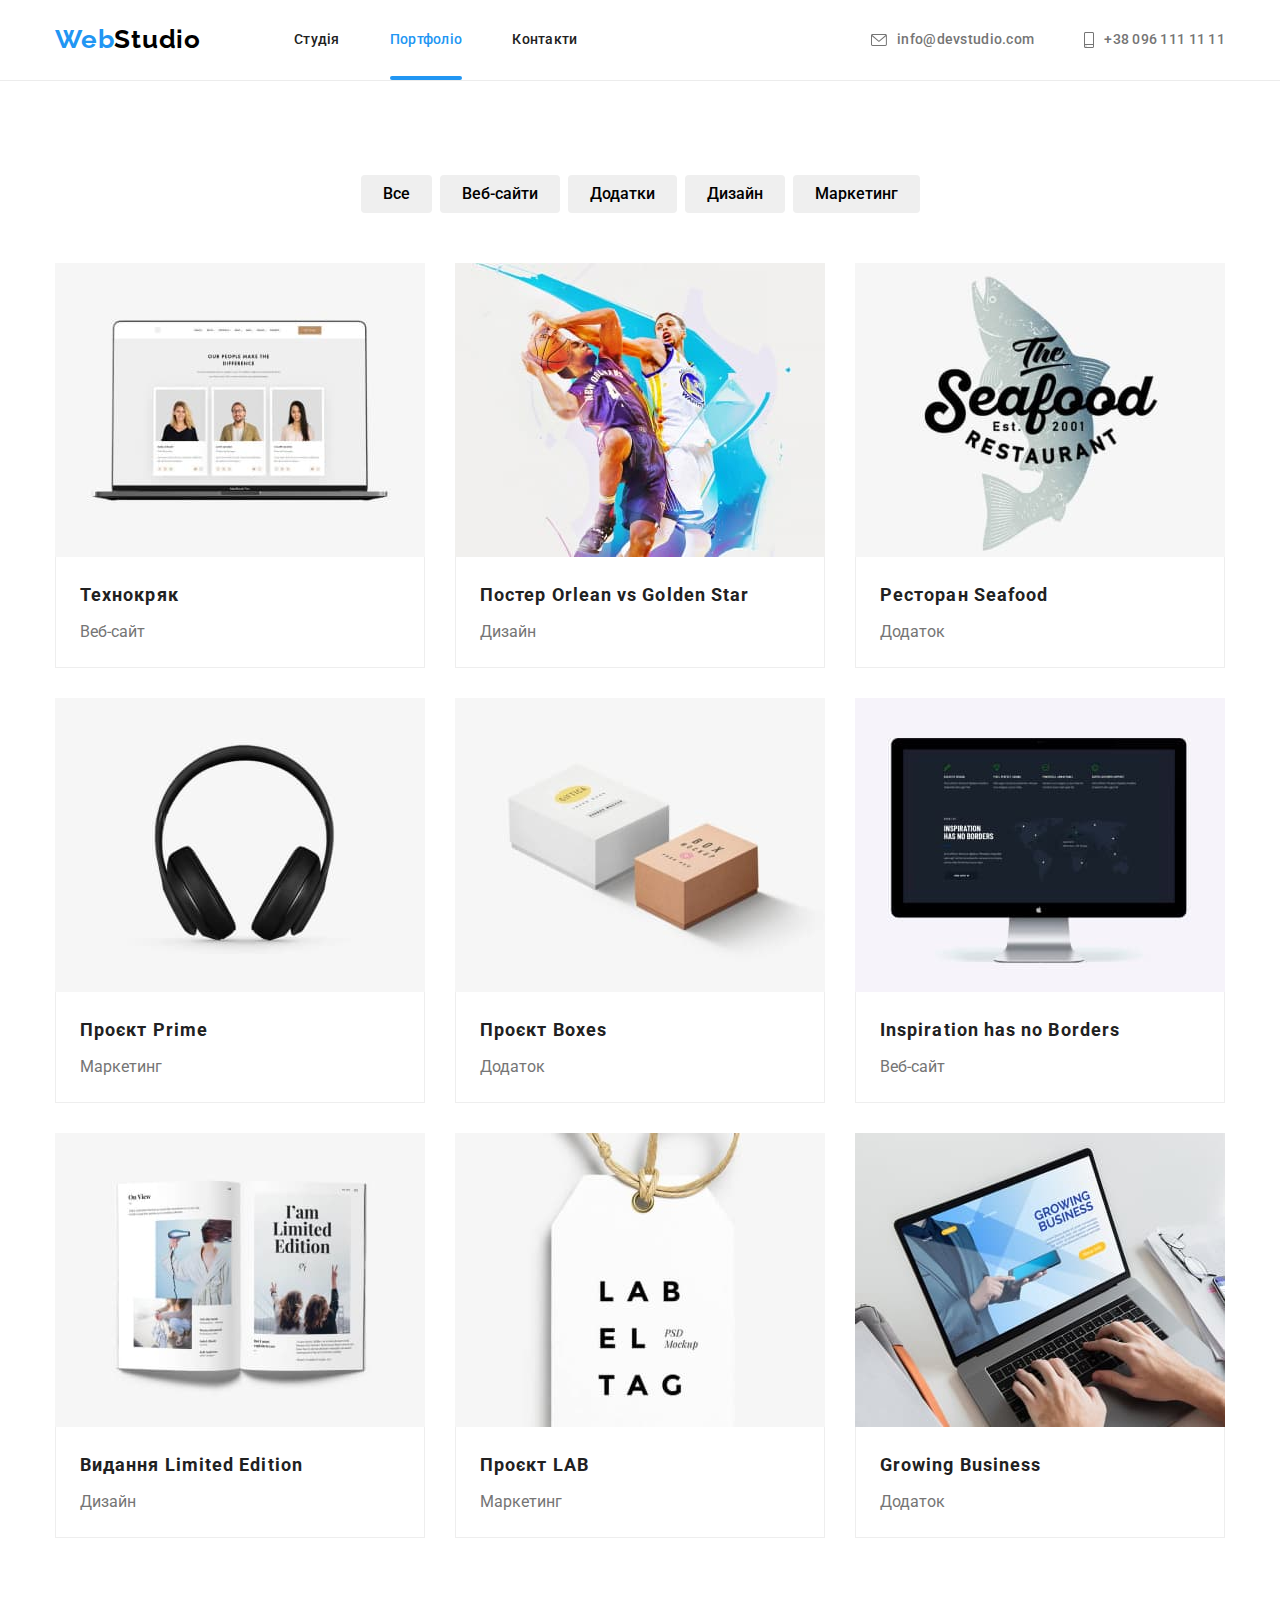
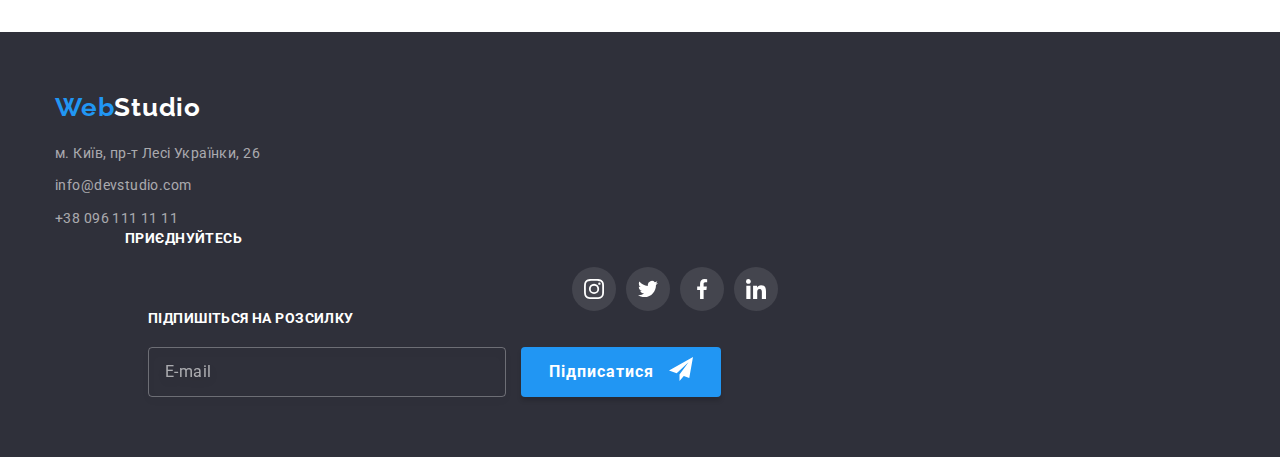
==== portfolio.html @ 22331505 "Initial commit" ====
<!DOCTYPE html>
<html lang="uk">
  <head>
    <meta charset="UTF-8" />
    <meta http-equiv="X-UA-Compatible" content="IE=edge" />
    <meta name="viewport" content="width=device-width, initial-scale=1.0" />
    <meta name="dedescription" content="Разработка сайтов любой сложности" />
    <title>WebStudio</title>
    <link rel="preconnect" href="https://fonts.googleapis.com" />
    <link rel="preconnect" href="https://fonts.gstatic.com" crossorigin />
    <link
      href="https://fonts.googleapis.com/css2?family=Raleway:wght@700&family=Roboto:wght@400;500;700;900&display=swap"
      rel="stylesheet"
    />
    <link
      rel="stylesheet"
      href="https://cdnjs.cloudflare.com/ajax/libs/modern-normalize/1.1.0/modern-normalize.min.css"
    />
    <link href="./css/main.min.css" rel="stylesheet" />
  </head>
  <body>
    <!--Шапка-->

    <header class="header">
      <div class="container container__header">
        <nav>
          <!--Лого-->

          <a class="logo" href="index.html" lang="en">
            <span class="logo__accent">Web</span>Studio</a
          >

          <!--Основная навигация-->

          <ul class="site-nav">
            <li class="site-nav__item">
              <a class="site-nav__link" href="index.html">Студія</a>
            </li>
            <li class="site-nav__item">
              <a
                class="site-nav__link site-nav__link--current"
                href="./portfolio.html"
                >Портфоліо</a
              >
            </li>
            <li class="site-nav__item">
              <a class="site-nav__link" href="#contacts">Контакти</a>
            </li>
          </ul>
        </nav>

        <!--Блок контактов-->

        <ul class="contact-nav">
          <li class="contact-nav__item">
            <a
              class="contact-nav__link"
              href="mailto:info@devstudio.com"
              lang="en"
            >
              <svg class="contact-nav__icon" width="16" height="12">
                <use href="./img/svg/icons.svg#envelope"></use>
              </svg>
              <svg
                class="contact-nav__icon contact-nav__icon--hidden"
                width="16"
                height="12"
              >
                <use href="./img/svg/icons.svg#envelope"></use>
              </svg>
              info@devstudio.com
            </a>
          </li>
          <li class="contact-nav__item">
            <a class="contact-nav__link" href="tel:+380961111111">
              <svg class="contact-nav__icon" width="10" height="16">
                <use href="./img/svg/icons.svg#smartphone"></use>
              </svg>
              <svg
                class="contact-nav__icon contact-nav__icon--hidden"
                width="10"
                height="16"
              >
                <use href="./img/svg/icons.svg#smartphone"></use></svg
              >+38 096 111 11 11
            </a>
          </li>
        </ul>
      </div>
    </header>

    <!--Основной контент-->

    <main>
      <!-- Галерея -->

      <section class="section">
        <div class="container">
          <h1 class="visually-hidden">Портфоліо</h1>

          <!-- Фильтр выбора -->

          <div class="filter">
            <ul class="filter__list">
              <li class="filter__item">
                <button class="button filter__button" type="button">Все</button>
              </li>
              <li class="filter__item">
                <button class="button filter__button" type="button">
                  Веб-сайти
                </button>
              </li>
              <li class="filter__item">
                <button class="button filter__button" type="button">
                  Додатки
                </button>
              </li>
              <li class="filter__item">
                <button class="button filter__button" type="button">
                  Дизайн
                </button>
              </li>
              <li class="filter__item">
                <button class="button filter__button" type="button">
                  Маркетинг
                </button>
              </li>
            </ul>
          </div>

          <!-- Галерея -->

          <ul class="gallery">
            <li class="gallery__card">
              <article>
                <a
                  class="gallery__link"
                  href="https://www.google.com"
                  rel="noopener noreferrer nofollow"
                  target="_blank"
                >
                  <div class="gallery__thumb">
                    <div class="gallery__overlay">
                      <p class="gallery__text">
                        Ресурс пропонує комплексні пропозиції з різним рівнем
                        функціоналу та сервісів. Все це дозволить відвідувачу
                        отримати вичерпні відомості про компанію чи приватну
                        особу.
                      </p>
                    </div>
                    <img
                      src="./img/pr1.jpg"
                      alt="Экран ноутбука с карточками людей"
                    />
                  </div>
                  <div class="gallery__content">
                    <h2 class="gallery__title">Технокряк</h2>
                    <p class="gallery__caption">Веб-сайт</p>
                  </div>
                </a>
              </article>
            </li>

            <li class="gallery__card">
              <article>
                <a
                  class="gallery__link"
                  href="https://www.google.com"
                  rel="noopener noreferrer nofollow"
                  target="_blank"
                >
                  <div class="gallery__thumb">
                    <div class="gallery__overlay">
                      <p class="gallery__text">
                        Ресурс пропонує комплексні пропозиції з різним рівнем
                        функціоналу та сервісів. Все це дозволить відвідувачу
                        отримати вичерпні відомості про компанію чи приватну
                        особу.
                      </p>
                    </div>
                    <img
                      src="./img/pr2.jpg"
                      alt="Стилизованная иллюстрация двух баскетбалистов борющихся за мяч"
                      width="370"
                      height="294"
                    />
                  </div>
                  <div class="gallery__content">
                    <h2 class="gallery__title">
                      Постер <span lang="en">Orlean vs Golden Star</span>
                    </h2>
                    <p class="gallery__caption">Дизайн</p>
                  </div>
                </a>
              </article>
            </li>

            <li class="gallery__card">
              <article>
                <a
                  class="gallery__link"
                  href="https://www.google.com"
                  rel="noopener noreferrer nofollow"
                  target="_blank"
                >
                  <div class="gallery__thumb">
                    <div class="gallery__overlay">
                      <p class="gallery__text">
                        Ресурс пропонує комплексні пропозиції з різним рівнем
                        функціоналу та сервісів. Все це дозволить відвідувачу
                        отримати вичерпні відомості про компанію чи приватну
                        особу.
                      </p>
                    </div>
                    <img
                      src="./img/pr3.jpg"
                      alt="Логотип ресторана Seafood"
                      height="294"
                    />
                  </div>
                  <div class="gallery__content">
                    <h2 class="gallery__title">
                      Ресторан <span lang="en">Seafood</span>
                    </h2>
                    <p class="gallery__caption">Додаток</p>
                  </div>
                </a>
              </article>
            </li>

            <li class="gallery__card">
              <article>
                <a
                  class="gallery__link"
                  href="https://www.google.com"
                  rel="noopener noreferrer nofollow"
                  target="_blank"
                >
                  <div class="gallery__thumb">
                    <div class="gallery__overlay">
                      <p class="gallery__text">
                        Ресурс пропонує комплексні пропозиції з різним рівнем
                        функціоналу та сервісів. Все це дозволить відвідувачу
                        отримати вичерпні відомості про компанію чи приватну
                        особу.
                      </p>
                    </div>
                    <img
                      src="./img/pr4.jpg"
                      alt="Накладные наушники черного цвета"
                    />
                  </div>
                  <div class="gallery__content">
                    <h2 class="gallery__title">
                      Проєкт <span lang="en">Prime</span>
                    </h2>
                    <p class="gallery__caption">Маркетинг</p>
                  </div>
                </a>
              </article>
            </li>

            <li class="gallery__card">
              <article>
                <a
                  class="gallery__link"
                  href="https://www.google.com"
                  rel="noopener noreferrer nofollow"
                  target="_blank"
                >
                  <div class="gallery__thumb">
                    <div class="gallery__overlay">
                      <p class="gallery__text">
                        Ресурс пропонує комплексні пропозиції з різним рівнем
                        функціоналу та сервісів. Все це дозволить відвідувачу
                        отримати вичерпні відомості про компанію чи приватну
                        особу.
                      </p>
                    </div>
                    <img
                      src="./img/pr5.jpg"
                      alt="Две коробки с надписями сверху, белая большая и коричневая маленькая"
                    />
                  </div>
                  <div class="gallery__content">
                    <h2 class="gallery__title">
                      Проєкт <span lang="en">Boxes</span>
                    </h2>
                    <p class="gallery__caption">Додаток</p>
                  </div>
                </a>
              </article>
            </li>

            <li class="gallery__card">
              <article>
                <a
                  class="gallery__link"
                  href="https://www.google.com"
                  rel="noopener noreferrer nofollow"
                  target="_blank"
                >
                  <div class="gallery__thumb">
                    <div class="gallery__overlay">
                      <p class="gallery__text">
                        Ресурс пропонує комплексні пропозиції з різним рівнем
                        функціоналу та сервісів. Все це дозволить відвідувачу
                        отримати вичерпні відомості про компанію чи приватну
                        особу.
                      </p>
                    </div>
                    <img
                      src="./img/pr6.jpg"
                      alt="Экран монитора с меню сайта на черном фоне белым шрифтом"
                    />
                  </div>
                  <div class="gallery__content">
                    <h2 class="gallery__title" lang="en">
                      Inspiration has no Borders
                    </h2>
                    <p class="gallery__caption">Веб-сайт</p>
                  </div>
                </a>
              </article>
            </li>

            <li class="gallery__card">
              <article>
                <a
                  class="gallery__link"
                  href="https://www.google.com"
                  rel="noopener noreferrer nofollow"
                  target="_blank"
                >
                  <div class="gallery__thumb">
                    <div class="gallery__overlay">
                      <p class="gallery__text">
                        Ресурс пропонує комплексні пропозиції з різним рівнем
                        функціоналу та сервісів. Все це дозволить відвідувачу
                        отримати вичерпні відомості про компанію чи приватну
                        особу.
                      </p>
                    </div>
                    <img
                      src="./img/pr7.jpg"
                      alt="Разворот глянцевого журнала с тримя фотографиями и текстом"
                    />
                  </div>
                  <div class="gallery__content">
                    <h2 class="gallery__title">
                      Видання <span lang="en">Limited Edition</span>
                    </h2>
                    <p class="gallery__caption">Дизайн</p>
                  </div>
                </a>
              </article>
            </li>

            <li class="gallery__card">
              <article>
                <a
                  class="gallery__link"
                  href="https://www.google.com"
                  rel="noopener noreferrer nofollow"
                  target="_blank"
                >
                  <div class="gallery__thumb">
                    <div class="gallery__overlay">
                      <p class="gallery__text">
                        Ресурс пропонує комплексні пропозиції з різним рівнем
                        функціоналу та сервісів. Все це дозволить відвідувачу
                        отримати вичерпні відомості про компанію чи приватну
                        особу.
                      </p>
                    </div>
                    <img src="./img/pr8.jpg" alt="Ярлык товара с логотипом" />
                  </div>
                  <div class="gallery__content">
                    <h2 class="gallery__title">
                      Проєкт <span lang="en">LAB</span>
                    </h2>
                    <p class="gallery__caption">Маркетинг</p>
                  </div>
                </a>
              </article>
            </li>

            <li class="gallery__card">
              <article>
                <a
                  class="gallery__link"
                  href="https://www.google.com"
                  rel="noopener noreferrer nofollow"
                  target="_blank"
                >
                  <div class="gallery__thumb">
                    <div class="gallery__overlay">
                      <p class="gallery__text">
                        Ресурс пропонує комплексні пропозиції з різним рівнем
                        функціоналу та сервісів. Все це дозволить відвідувачу
                        отримати вичерпні відомості про компанію чи приватну
                        особу.
                      </p>
                    </div>
                    <img
                      src="./img/pr9.jpg"
                      alt="Ноутбук на столе с руками на клавиатуре и страницей сайта о бизнесе на экране"
                    />
                  </div>
                  <div class="gallery__content">
                    <h2 class="gallery__title" lang="en">Growing Business</h2>
                    <p class="gallery__caption">Додаток</p>
                  </div>
                </a>
              </article>
            </li>
          </ul>
        </div>
      </section>
    </main>

    <!--Подвал-->

    <footer class="footer">
      <div class="container container--for-footer">
        <div class="footer__contacts">
          <!--Лого-->

          <a class="logo logo--for-footer" href="index.html"
            ><span class="logo__accent">Web</span>Studio</a
          >

          <!--Контакты-->

          <address class="adress">
            <ul id="contacts" class="adress__list">
              <li class="adress__item">
                <a
                  class="adress__text"
                  href="https://goo.gl/maps/bL18XimWbJK8uWrq5"
                  rel="noopener noreferrer nofollow"
                  target="_blank"
                  >м. Київ, пр-т Лесі Українки, 26</a
                >
              </li>
              <li class="adress__item">
                <a class="adress__text" href="mailto:info@devstudio.com"
                  >info@devstudio.com</a
                >
              </li>
              <li class="adress__item">
                <a class="adress__text" href="tel:+380961111111"
                  >+38 096 111 11 11</a
                >
              </li>
            </ul>
          </address>
        </div>
        <div class="join">
          <h3 class="join__title">приєднуйтесь</h3>
          <ul class="social-links social-links--for-footer">
            <li class="social-links__item social-links__item--for-footer">
              <a
                class="social-links__link social-links__link--for-footer"
                href="https://www.instagram.com/"
                rel="noopener noreferrer nofollow"
                target="_blank"
              >
                <svg
                  class="social-links__icon social-links__icon--for-footer"
                  width="20"
                  height="20"
                >
                  <use href="./img/svg/icons.svg#instagram"></use>
                </svg>
              </a>
            </li>
            <li class="social-links__item social-links__item--for-footer">
              <a
                class="social-links__link social-links__link--for-footer"
                href="https://www.twitter.com/"
                rel="noopener noreferrer nofollow"
                target="_blank"
              >
                <svg
                  class="social-links__icon social-links__icon--for-footer"
                  width="20"
                  height="20"
                >
                  <use href="./img/svg/icons.svg#twitter"></use>
                </svg>
              </a>
            </li>
            <li class="social-links__item social-links__item--for-footer">
              <a
                class="social-links__link social-links__link--for-footer"
                href="https://www.facebook.com/"
                rel="noopener noreferrer nofollow"
                target="_blank"
              >
                <svg
                  class="social-links__icon social-links__icon--for-footer"
                  width="20"
                  height="20"
                >
                  <use href="./img/svg/icons.svg#facebook"></use>
                </svg>
              </a>
            </li>
            <li class="social-links__item social-links__item--for-footer">
              <a
                class="social-links__link social-links__link--for-footer"
                href="https://www.linkedin.com/"
                rel="noopener noreferrer nofollow"
                target="_blank"
              >
                <svg
                  class="social-links__icon social-links__icon--for-footer"
                  width="20"
                  height="20"
                >
                  <use href="./img/svg/icons.svg#linkedin"></use>
                </svg>
              </a>
            </li>
          </ul>
        </div>
        <div class="subscription">
          <form class="subscription__form">
            <label class="subscription__label" for="subscription-email">
              <h3 class="subscription__title">Підпишіться на розсилку</h3>
            </label>
            <input
              class="subscription__input"
              type="email"
              name="subscription-email"
              id="subscription-email"
              placeholder="E-mail"
            />
            <button class="button subscription__button" type="submit">
              Підписатися
              <svg class="subscription__button__icon" width="24" height="24">
                <use href="./img/svg/icons.svg#send"></use>
              </svg>
              <svg
                class="subscription__button__icon subscription__button__icon--hidden"
                width="24"
                height="24"
              >
                <use href="./img/svg/icons.svg#send"></use>
              </svg>
            </button>
          </form>
        </div>
      </div>
    </footer>
  </body>
</html>
---- css/main.min.css ----
.visually-hidden{position:absolute;width:1px;height:1px;margin:-1px;border:0;padding:0;white-space:nowrap;-webkit-clip-path:inset(100%);clip-path:inset(100%);clip:rect(0 0 0 0);overflow:hidden}ul{margin:0;padding:0;list-style:none}a{text-decoration:none}h1,h2,h3,p{margin:0}img{display:block;max-width:100%;height:auto}body{color:#757575;background-color:#fff;font-family:"Roboto","Helvetica","Arial",sans-serif;font-size:14px}.container{margin-left:auto;margin-right:auto;padding-left:15px;padding-right:15px;width:1200px}.container__header{display:-webkit-box;display:-ms-flexbox;display:flex;-webkit-box-align:center;-ms-flex-align:center;align-items:center}.container__footer{display:-webkit-box;display:-ms-flexbox;display:flex;-webkit-box-align:baseline;-ms-flex-align:baseline;align-items:baseline}.section{max-width:1600px;margin-left:auto;margin-right:auto;padding-top:94px;padding-bottom:94px}.section--no-padding-top{padding-top:0px}.section--main-bg-color{background-color:#f5f4fa}.section__title{color:#212121;font-weight:700;font-size:36px;line-height:1.16;letter-spacing:.03em;text-align:center;margin-bottom:50px}.logo{display:block;padding-top:24px;padding-bottom:25px;color:#000;font-family:"Raleway";font-weight:700;font-size:26px;line-height:1.19;letter-spacing:.03em;text-decoration:none}.logo__accent{color:#2196f3}.logo--for-footer{color:#fff;line-height:normal;padding-top:0px;padding-bottom:0px}.social-links{display:-webkit-box;display:-ms-flexbox;display:flex;-webkit-box-align:center;-ms-flex-align:center;align-items:center;-webkit-box-pack:center;-ms-flex-pack:center;justify-content:center}.social-links--for-footer{margin-top:20px;padding:0}.social-links__item:not(:last-child){margin-right:10px}.social-links__link{display:-webkit-box;display:-ms-flexbox;display:flex;-webkit-box-align:center;-ms-flex-align:center;align-items:center;-webkit-box-pack:center;-ms-flex-pack:center;justify-content:center;width:44px;height:44px;border-radius:50%;color:#afb1b8;-webkit-transition-property:color,background-color;transition-property:color,background-color;-webkit-transition-duration:250ms;transition-duration:250ms;-webkit-transition-timing-function:cubic-bezier(0.4, 0, 0.2, 1);transition-timing-function:cubic-bezier(0.4, 0, 0.2, 1)}.social-links__link:hover,.social-links__link:focus{color:#fff;background-color:#2196f3}.social-links__link--for-footer{background-color:rgba(255,255,255,.1);color:#fff}.social-links__icon{fill:currentColor}.header{border-bottom:1px solid #ececec}nav{display:-webkit-box;display:-ms-flexbox;display:flex;-webkit-box-align:center;-ms-flex-align:center;align-items:center}.site-nav{display:-webkit-box;display:-ms-flexbox;display:flex;list-style:none;padding:0px;margin-top:0px;margin-right:0px;margin-bottom:0px;margin-left:93px}.site-nav__item:not(:last-child){margin-right:50px}.site-nav__link{display:block;position:relative;padding:32px 0px;color:#212121;font-weight:500;line-height:1.14;letter-spacing:.02em;text-decoration:none;-webkit-transition-property:color;transition-property:color;-webkit-transition-duration:250ms;transition-duration:250ms;-webkit-transition-timing-function:cubic-bezier(0.4, 0, 0.2, 1);transition-timing-function:cubic-bezier(0.4, 0, 0.2, 1)}.site-nav__link::after{content:"";position:absolute;right:0;bottom:0;width:100%;height:4px;background-color:#2196f3;border-radius:2px;-webkit-transform:scaleX(0);transform:scaleX(0);-webkit-transform-origin:right;transform-origin:right;-webkit-transition-property:-webkit-transform;transition-property:-webkit-transform;transition-property:transform;transition-property:transform, -webkit-transform;-webkit-transition-duration:250ms;transition-duration:250ms;-webkit-transition-timing-function:cubic-bezier(0.4, 0, 0.2, 1);transition-timing-function:cubic-bezier(0.4, 0, 0.2, 1)}.site-nav__link:hover:after,.site-nav__link:focus:after{-webkit-transform:scaleX(1);transform:scaleX(1);-webkit-transform-origin:left;transform-origin:left}.site-nav__link:hover,.site-nav__link:focus{color:#2196f3}.site-nav__link--current{color:#2196f3}.site-nav__link--current::after{-webkit-transform:scaleX(1);transform:scaleX(1)}.contact-nav{display:-webkit-box;display:-ms-flexbox;display:flex;-webkit-box-align:center;-ms-flex-align:center;align-items:center;margin-left:auto;list-style:none}.contact-nav__item{display:-webkit-box;display:-ms-flexbox;display:flex;-webkit-box-align:center;-ms-flex-align:center;align-items:center}.contact-nav__item:not(:last-child){margin-right:50px}.contact-nav__icon{display:block;margin-right:10px;fill:currentColor;-webkit-transition-property:-webkit-transform;transition-property:-webkit-transform;transition-property:transform;transition-property:transform, -webkit-transform;-webkit-transition-duration:250ms;transition-duration:250ms;-webkit-transition-timing-function:cubic-bezier(0.4, 0, 0.2, 1);transition-timing-function:cubic-bezier(0.4, 0, 0.2, 1)}.contact-nav__icon--hidden{position:absolute;-webkit-transform:translateY(30px);transform:translateY(30px)}.contact-nav__link{position:relative;overflow:hidden;display:-webkit-box;display:-ms-flexbox;display:flex;-webkit-box-align:center;-ms-flex-align:center;align-items:center;color:#757575;font-weight:500;line-height:1.14;letter-spacing:.02em;text-decoration:none;-webkit-transition-property:color;transition-property:color;-webkit-transition-duration:250ms;transition-duration:250ms;-webkit-transition-timing-function:cubic-bezier(0.4, 0, 0.2, 1);transition-timing-function:cubic-bezier(0.4, 0, 0.2, 1)}.contact-nav__link:hover,.contact-nav__link:focus{color:#2196f3}.contact-nav__link:hover .contact-nav__icon,.contact-nav__link :focus .contact-nav__icon{-webkit-transform:translateY(-30px);transform:translateY(-30px)}.contact-nav__link:hover .contact-nav__icon--hidden,.contact-nav__link:focus .contact-nav__icon--hidden{-webkit-transform:translateY(0);transform:translateY(0)}.hero{background-color:#c4c4c4;background-image:-webkit-gradient(linear, left top, left bottom, from(rgba(47, 48, 58, 0.4)), to(rgba(47, 48, 58, 0.4))),url(../img/hero-img.jpg);background-image:linear-gradient(to bottom, rgba(47, 48, 58, 0.4), rgba(47, 48, 58, 0.4)),url(../img/hero-img.jpg);background-size:cover;background-position:center;background-repeat:no-repeat;letter-spacing:.06em;padding-top:200px;padding-bottom:200px;text-align:center}.hero__title{display:inline-block;margin-top:0px;margin-bottom:0px;margin-left:auto;margin-right:auto;width:696px;color:#fff;font-weight:900;font-size:44px;line-height:1.36;letter-spacing:.06em;text-transform:uppercase}.differences{display:-webkit-box;display:-ms-flexbox;display:flex;line-height:1.71;letter-spacing:.03em;margin-top:-30px;margin-left:-30px}.differences__item{-ms-flex-preferred-size:calc(25% - 30px);flex-basis:calc(25% - 30px);margin-left:30px;margin-top:30px}.differences__icon-box{display:-webkit-box;display:-ms-flexbox;display:flex;-webkit-box-align:center;-ms-flex-align:center;align-items:center;-webkit-box-pack:center;-ms-flex-pack:center;justify-content:center;background:#f5f4fa;border-radius:4px;height:120px;margin-bottom:30px}.differences__title{color:#212121;font-weight:700;font-size:14px;line-height:1.14;letter-spacing:.03em;text-transform:uppercase}.differences__text{margin-top:10px}.activity{display:-webkit-box;display:-ms-flexbox;display:flex;margin-top:-30px;margin-left:-30px}.activity__item{position:relative;-ms-flex-preferred-size:calc((100% - 60px)/3);flex-basis:calc((100% - 60px)/3);margin-left:30px;margin-top:30px}.activity__thumb{display:-webkit-box;display:-ms-flexbox;display:flex;-webkit-box-align:center;-ms-flex-align:center;align-items:center;-webkit-box-pack:center;-ms-flex-pack:center;justify-content:center;position:absolute;bottom:0px;width:100%;height:70px;background-color:rgba(47,48,58,.8)}.activity__text{color:#fff;font-size:14px;font-weight:700;line-height:1.14;letter-spacing:.03em;text-transform:uppercase}.team{display:-webkit-box;display:-ms-flexbox;display:flex;margin-top:-30px;margin-left:-30px;font-size:16px;line-height:1.18;letter-spacing:.03em;text-align:center}.team__card{-ms-flex-preferred-size:calc(25% - 30px);flex-basis:calc(25% - 30px);margin-top:30px;margin-left:30px;background-color:#fff;-webkit-box-shadow:0px 1px 3px rgba(0,0,0,.12),0px 1px 1px rgba(0,0,0,.14),0px 2px 1px rgba(0,0,0,.2);box-shadow:0px 1px 3px rgba(0,0,0,.12),0px 1px 1px rgba(0,0,0,.14),0px 2px 1px rgba(0,0,0,.2);border-radius:0px 0px 4px 4px}.team__content{padding-top:30px;padding-bottom:30px}.team__title{font-weight:500;font-size:16px;line-height:1.18;letter-spacing:.03em;color:#212121}.team__text{margin-top:10px;margin-bottom:16px}.customers{display:-webkit-box;display:-ms-flexbox;display:flex;margin-top:-30px;margin-left:-30px}.customers__item{-ms-flex-preferred-size:calc(16.6666666667% - 30px);flex-basis:calc(16.6666666667% - 30px);margin-top:30px;margin-left:30px;height:92px}.customers__link{display:-webkit-box;display:-ms-flexbox;display:flex;-webkit-box-align:center;-ms-flex-align:center;align-items:center;-webkit-box-pack:center;-ms-flex-pack:center;justify-content:center;width:100%;height:100%;border:1px solid #afb1b8;border-radius:4px;color:#afb1b8;-webkit-transition-property:color,border-color;transition-property:color,border-color;-webkit-transition-duration:250ms;transition-duration:250ms;-webkit-transition-timing-function:cubic-bezier(0.4, 0, 0.2, 1);transition-timing-function:cubic-bezier(0.4, 0, 0.2, 1)}.customers__link:hover,.customers__link:focus{color:#2196f3;border-color:#2196f3}.customers__logo{width:106px;height:60px;fill:currentColor}.footer{padding-top:60px;padding-bottom:60px;background-color:#2f303a}.footer__contacts{-webkit-box-flex:1;-ms-flex-positive:1;flex-grow:1}.adress{margin-top:20px}.adress__item:not(:first-child){margin-top:9px;margin-bottom:0px}.adress__text{margin-top:0px;margin-bottom:0px;font-style:normal;line-height:1.71;letter-spacing:.03em;color:rgba(255,255,255,.6);text-decoration:none;-webkit-transition-property:color;transition-property:color;-webkit-transition-duration:250ms;transition-duration:250ms;-webkit-transition-timing-function:cubic-bezier(0.4, 0, 0.2, 1);transition-timing-function:cubic-bezier(0.4, 0, 0.2, 1)}.adress__text:hover,.adress__text:focus{color:#fff}.join{margin-left:70px}.join__title{font-weight:700;font-size:14px;line-height:1.14;letter-spacing:.03em;text-transform:uppercase;color:#fff}.subscription{margin-left:93px}.subscription__title{margin-bottom:20px;font-weight:700;font-size:14px;line-height:1.14;letter-spacing:.03em;text-transform:uppercase;color:#fff}.subscription__input{display:inline-block;height:50px;width:358px;padding:15px 16px;background-color:rgba(0,0,0,0);color:#fff;border:1px solid rgba(255,255,255,.3);-webkit-filter:drop-shadow(0px 4px 4px rgba(0, 0, 0, 0.15));filter:drop-shadow(0px 4px 4px rgba(0, 0, 0, 0.15));border-radius:4px}.subscription__input::-webkit-input-placeholder{font-size:16px;line-height:1.25;-webkit-box-align:center;align-items:center;letter-spacing:.03em;color:rgba(255,255,255,.6)}.subscription__input::-moz-placeholder{font-size:16px;line-height:1.25;align-items:center;letter-spacing:.03em;color:rgba(255,255,255,.6)}.subscription__input:-ms-input-placeholder{font-size:16px;line-height:1.25;-ms-flex-align:center;align-items:center;letter-spacing:.03em;color:rgba(255,255,255,.6)}.subscription__input::-ms-input-placeholder{font-size:16px;line-height:1.25;-ms-flex-align:center;align-items:center;letter-spacing:.03em;color:rgba(255,255,255,.6)}.subscription__input::placeholder{font-size:16px;line-height:1.25;-webkit-box-align:center;-ms-flex-align:center;align-items:center;letter-spacing:.03em;color:rgba(255,255,255,.6)}.backdrop{position:fixed;top:0;left:0;width:100%;height:100%;z-index:2;background-color:rgba(0,0,0,.2);visibility:visible;opacity:1;scale:1;-webkit-transition-property:opacity,visibility,-webkit-transform;transition-property:opacity,visibility,-webkit-transform;transition-property:opacity,transform,visibility;transition-property:opacity,transform,visibility,-webkit-transform;-webkit-transition-duration:250ms;transition-duration:250ms;-webkit-transition-timing-function:cubic-bezier(0.4, 0, 0.2, 1);transition-timing-function:cubic-bezier(0.4, 0, 0.2, 1)}.backdrop--hidden{visibility:hidden;pointer-events:none;opacity:0;-webkit-transform:scale(1.5);transform:scale(1.5)}.modal{position:absolute;top:50%;left:50%;-webkit-transform:translate(-50%, -50%);transform:translate(-50%, -50%);width:528px;min-height:581px;padding:40px;background-color:#fff;-webkit-box-shadow:0px 1px 3px rgba(0,0,0,.12),0px 1px 1px rgba(0,0,0,.14),0px 2px 1px rgba(0,0,0,.2);box-shadow:0px 1px 3px rgba(0,0,0,.12),0px 1px 1px rgba(0,0,0,.14),0px 2px 1px rgba(0,0,0,.2);border-radius:4px}.call-back-form__title{display:inline-block;margin-bottom:12px;font-weight:700;font-size:20px;line-height:1.15;text-align:center;letter-spacing:.03em;color:#212121}.call-back-form__label{display:block;margin-bottom:4px;text-align:left;font-size:12px;line-height:1.16;letter-spacing:.01em;-webkit-transition-property:color;transition-property:color;-webkit-transition-duration:250ms;transition-duration:250ms;-webkit-transition-timing-function:cubic-bezier(0.4, 0, 0.2, 1);transition-timing-function:cubic-bezier(0.4, 0, 0.2, 1)}.call-back-form__field{position:relative;margin-bottom:10px}.call-back-form__input{display:block;padding:0 0 0 42px;height:40px;width:100%;border:1px solid rgba(33,33,33,.2);border-radius:4px;-webkit-transition-property:border-color;transition-property:border-color;-webkit-transition-duration:250ms;transition-duration:250ms;-webkit-transition-timing-function:cubic-bezier(0.4, 0, 0.2, 1);transition-timing-function:cubic-bezier(0.4, 0, 0.2, 1)}.call-back-form__input:hover,.call-back-form__input:focus{border-color:#2196f3}.call-back-form__icon{position:absolute;top:50%;left:12px;-webkit-transform:translateY(-50%);transform:translateY(-50%);-webkit-transition-property:fill,-webkit-transform;transition-property:fill,-webkit-transform;transition-property:fill,transform;transition-property:fill,transform,-webkit-transform;-webkit-transition-duration:250ms;transition-duration:250ms;-webkit-transition-timing-function:cubic-bezier(0.4, 0, 0.2, 1);transition-timing-function:cubic-bezier(0.4, 0, 0.2, 1)}.call-back-form__input:not(:-moz-placeholder-shown)+.call-back-form__icon{fill:#2196f3;transform:scale(1.2) translateY(-40%)}.call-back-form__input:not(:-ms-input-placeholder)+.call-back-form__icon{fill:#2196f3;transform:scale(1.2) translateY(-40%)}.call-back-form__input:hover+.call-back-form__icon,.call-back-form__input:focus+.call-back-form__icon,.call-back-form__input:not(:placeholder-shown)+.call-back-form__icon{fill:#2196f3;-webkit-transform:scale(1.2) translateY(-40%);transform:scale(1.2) translateY(-40%)}.call-back-form__input--comment{resize:none;height:auto;margin-bottom:20px;padding:12px 16px}.call-back-form-input--comment::-webkit-input-placeholder{font-weight:400;font-size:14px;line-height:1.14;letter-spacing:.01em;color:rgba(117,117,117,.5)}.call-back-form-input--comment::-moz-placeholder{font-weight:400;font-size:14px;line-height:1.14;letter-spacing:.01em;color:rgba(117,117,117,.5)}.call-back-form-input--comment:-ms-input-placeholder{font-weight:400;font-size:14px;line-height:1.14;letter-spacing:.01em;color:rgba(117,117,117,.5)}.call-back-form-input--comment::-ms-input-placeholder{font-weight:400;font-size:14px;line-height:1.14;letter-spacing:.01em;color:rgba(117,117,117,.5)}.call-back-form-input--comment::placeholder{font-weight:400;font-size:14px;line-height:1.14;letter-spacing:.01em;color:rgba(117,117,117,.5)}.checkbox{display:-webkit-box;display:-ms-flexbox;display:flex;-webkit-box-align:center;-ms-flex-align:center;align-items:center;-webkit-box-pack:center;-ms-flex-pack:center;justify-content:center;font-size:14px;line-height:1.71;letter-spacing:.03em}.checkbox__input{display:-webkit-box;display:-ms-flexbox;display:flex;-webkit-box-align:center;-ms-flex-align:center;align-items:center;-webkit-box-pack:center;-ms-flex-pack:center;justify-content:center;width:16px;height:15px;margin-right:7px;border-radius:2px;border:2px solid #212121;fill:none}.checkbox__input--hidden:focus+.checkbox__input{-webkit-box-shadow:0px 0px 0px 2px #2196f3;box-shadow:0px 0px 0px 2px #2196f3}.checkbox__input--hidden:checked+.checkbox__input{background-color:#2196f3;fill:#fff;border:none}.checkbox__link{font-size:14px;line-height:1.71;letter-spacing:.03em;color:#2196f3}.filter__list{display:-webkit-box;display:-ms-flexbox;display:flex;-webkit-box-align:center;-ms-flex-align:center;align-items:center;-webkit-box-pack:center;-ms-flex-pack:center;justify-content:center;margin-bottom:50px}.filter__item:not(:last-child){margin-right:8px}.gallery{display:-webkit-box;display:-ms-flexbox;display:flex;-ms-flex-wrap:wrap;flex-wrap:wrap;margin-top:-30px;margin-left:-30px;font-size:16px;line-height:1.87}.gallery__card{-ms-flex-preferred-size:calc(33.3333333333% - 30px);flex-basis:calc(33.3333333333% - 30px);margin-top:30px;margin-left:30px}.gallery__link{display:block;text-decoration:none;color:currentColor;-webkit-transition-property:-webkit-box-shadow;transition-property:-webkit-box-shadow;transition-property:box-shadow;transition-property:box-shadow, -webkit-box-shadow;-webkit-transition-duration:250ms;transition-duration:250ms;-webkit-transition-timing-function:cubic-bezier(0.4, 0, 0.2, 1);transition-timing-function:cubic-bezier(0.4, 0, 0.2, 1)}.gallery__link:hover,.gallery__link:focus{-webkit-box-shadow:0px 1px 1px rgba(0,0,0,.12),0px 4px 4px rgba(0,0,0,.06),1px 4px 6px rgba(0,0,0,.16);box-shadow:0px 1px 1px rgba(0,0,0,.12),0px 4px 4px rgba(0,0,0,.06),1px 4px 6px rgba(0,0,0,.16)}.gallery__link:hover .gallery__overlay,.gallery__link:focus .gallery__overlay{-webkit-transform:translateY(0);transform:translateY(0)}.gallery__content{padding:20px 24px;border-left:1px solid #eee;border-right:1px solid #eee;border-bottom:1px solid #eee}.gallery__title{color:#212121;font-weight:700;font-size:18px;line-height:2;letter-spacing:.06em;margin-bottom:4px}.gallery__thumb{position:relative;overflow:hidden}.gallery__overlay{position:absolute;padding:63px 24px;width:100%;height:100%;background-color:rgba(33,150,243,.9);-webkit-transform:translateY(100%);transform:translateY(100%);-webkit-transition:250ms;transition:250ms;-webkit-transition-timing-function:cubic-bezier(0.4, 0, 0.2, 1);transition-timing-function:cubic-bezier(0.4, 0, 0.2, 1)}.gallery__text{font-style:normal;font-weight:400;font-size:18px;line-height:1.55;letter-spacing:.03em;color:#fff}.filter__button,.subscription__button,.hero__button,.modal-close-button{cursor:pointer;font-family:inherit;border:0px;border-radius:4px}.modal-close-button{display:-webkit-box;display:-ms-flexbox;display:flex;-webkit-box-align:center;-ms-flex-align:center;align-items:center;-webkit-box-pack:center;-ms-flex-pack:center;justify-content:center;position:absolute;top:8px;right:8px;width:30px;height:30px;border:1px solid rgba(0,0,0,.1);border-radius:50%;fill:#000;background-color:#fff;-webkit-transition-property:fill,-webkit-transform;transition-property:fill,-webkit-transform;transition-property:fill,transform;transition-property:fill,transform,-webkit-transform;-webkit-transition-duration:250ms;transition-duration:250ms;-webkit-transition-timing-function:cubic-bezier(0.4, 0, 0.2, 1);transition-timing-function:cubic-bezier(0.4, 0, 0.2, 1)}.modal-close-button:hover,.modal-close-button:focus{fill:#2196f3;-webkit-transform:rotate(180deg);transform:rotate(180deg)}.hero__button{display:block;min-width:200px;margin-top:30px;margin-left:auto;margin-right:auto;padding:10px 32px;font-size:16px;font-weight:700;line-height:1.87;letter-spacing:.06em;background-color:#2196f3;color:#fff;-webkit-box-shadow:0px 4px 4px rgba(0,0,0,.15);box-shadow:0px 4px 4px rgba(0,0,0,.15);-webkit-transition-property:background-color;transition-property:background-color;-webkit-transition-duration:250ms;transition-duration:250ms;-webkit-transition-timing-function:cubic-bezier(0.4, 0, 0.2, 1);transition-timing-function:cubic-bezier(0.4, 0, 0.2, 1)}.hero__button:hover,.hero__button:focus{background-color:#188ce8}.subscription__button{position:relative;overflow:hidden;width:200px;height:50px;margin-left:12px;padding:10px 28px;background-color:#2196f3;color:#fff;text-align:left;font-weight:700;font-size:16px;line-height:1.875;letter-spacing:.06em;-webkit-box-shadow:0px 4px 4px rgba(0,0,0,.15);box-shadow:0px 4px 4px rgba(0,0,0,.15);border-radius:4px;-webkit-transition-property:background-color;transition-property:background-color;-webkit-transition-duration:250ms;transition-duration:250ms;-webkit-transition-timing-function:cubic-bezier(0.4, 0, 0.2, 1);transition-timing-function:cubic-bezier(0.4, 0, 0.2, 1)}.subscription__button__icon{position:absolute;right:28px;fill:currentColor;-webkit-transition-property:-webkit-transform;transition-property:-webkit-transform;transition-property:transform;transition-property:transform, -webkit-transform;-webkit-transition-duration:250ms;transition-duration:250ms;-webkit-transition-timing-function:cubic-bezier(0.4, 0, 0.2, 1);transition-timing-function:cubic-bezier(0.4, 0, 0.2, 1)}.subscription__button__icon--hidden{-webkit-transform:translateY(200%);transform:translateY(200%)}.subscription__button:hover{background-color:#188ce8}.subscription__button:hover .subscription__button__icon,.subscription__button:focus .subscription__button__icon{-webkit-transform:translateY(-200%);transform:translateY(-200%)}.subscription__button:hover .subscription__button__icon--hidden,.subscription__button:focus .subscription__button__icon--hidden{-webkit-transform:translateY(0);transform:translateY(0)}.filter__button{font-weight:500;font-size:16px;line-height:1.62;padding-top:6px;padding-bottom:6px;padding-left:22px;padding-right:22px;-webkit-transition-property:color,background-color,-webkit-box-shadow;transition-property:color,background-color,-webkit-box-shadow;transition-property:box-shadow,color,background-color;transition-property:box-shadow,color,background-color,-webkit-box-shadow;-webkit-transition-duration:250ms;transition-duration:250ms;-webkit-transition-timing-function:cubic-bezier(0.4, 0, 0.2, 1);transition-timing-function:cubic-bezier(0.4, 0, 0.2, 1)}.filter__button:hover,.filter__button:focus{-webkit-box-shadow:0px 3px 1px rgba(0,0,0,.1),0px 1px 2px rgba(0,0,0,.08),0px 2px 2px rgba(0,0,0,.12);box-shadow:0px 3px 1px rgba(0,0,0,.1),0px 1px 2px rgba(0,0,0,.08),0px 2px 2px rgba(0,0,0,.12);color:#fff;background-color:#2196f3}/*# sourceMappingURL=main.min.css.map */
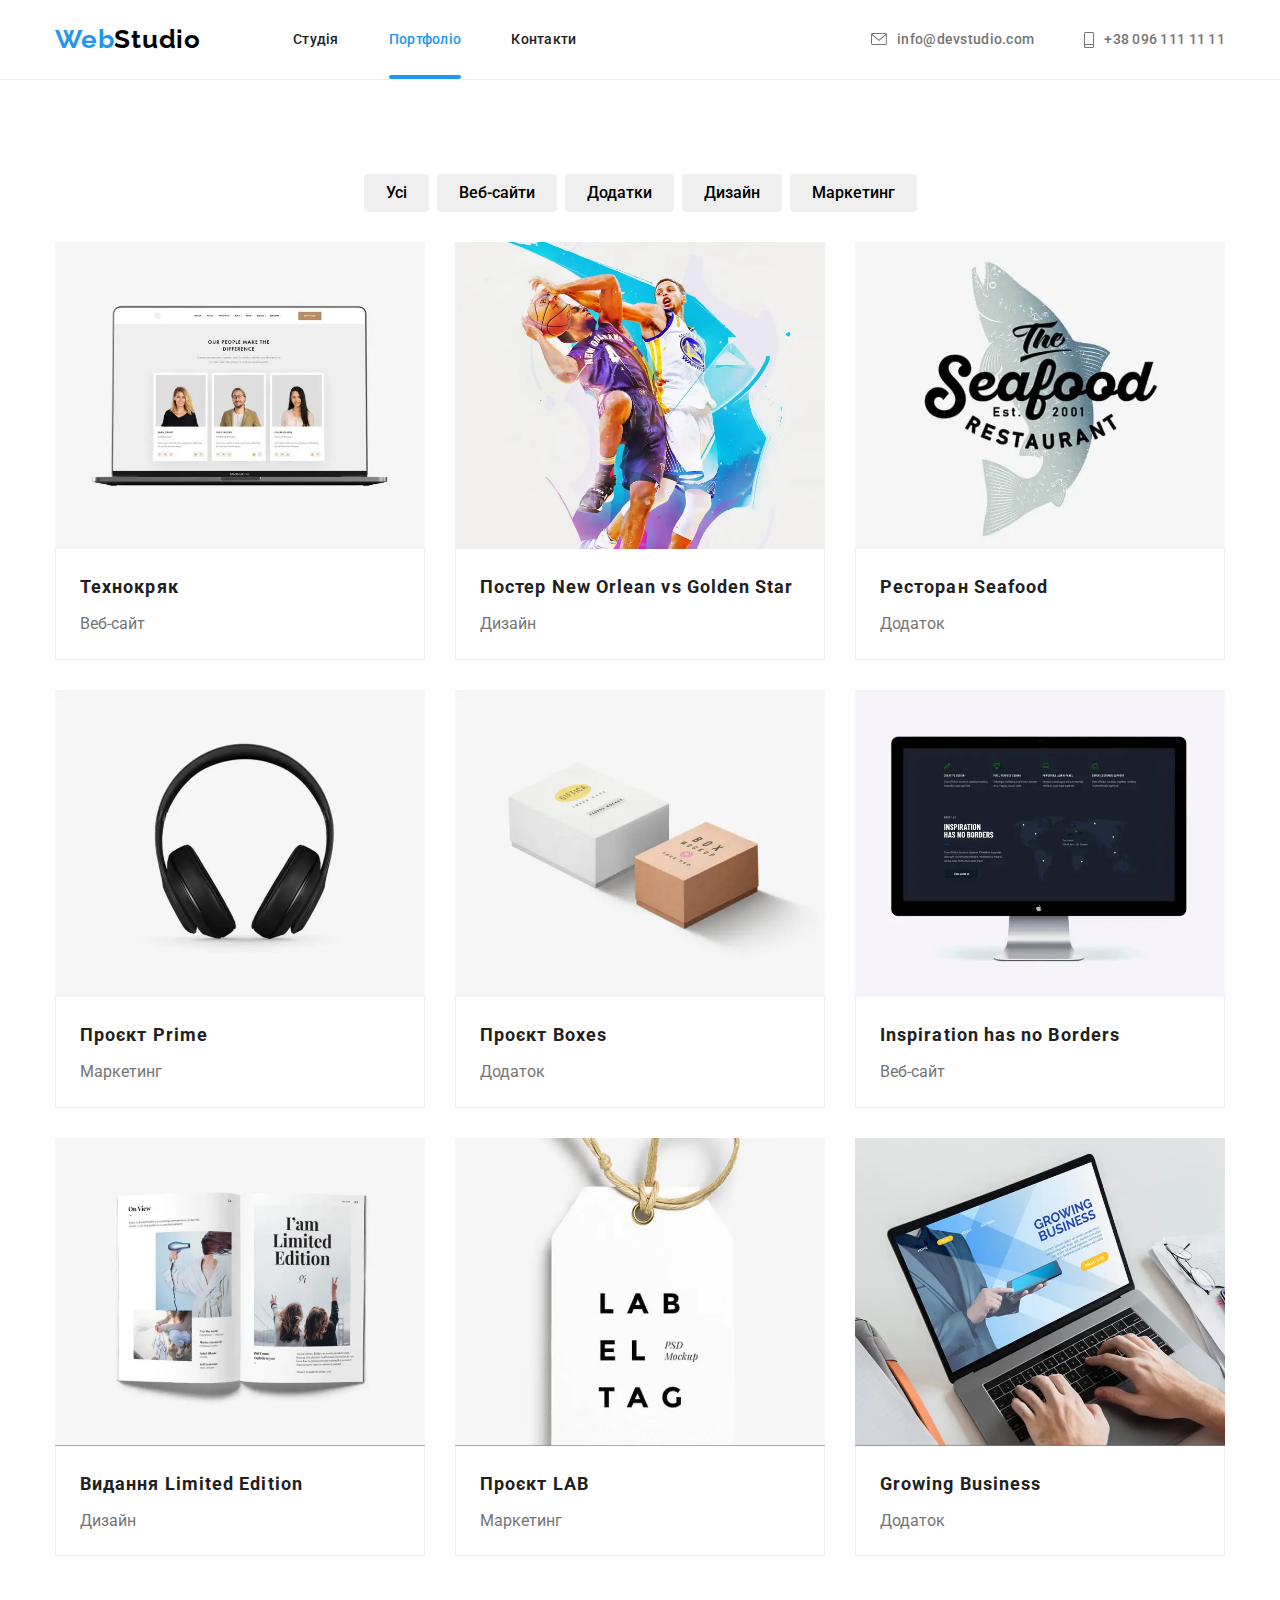
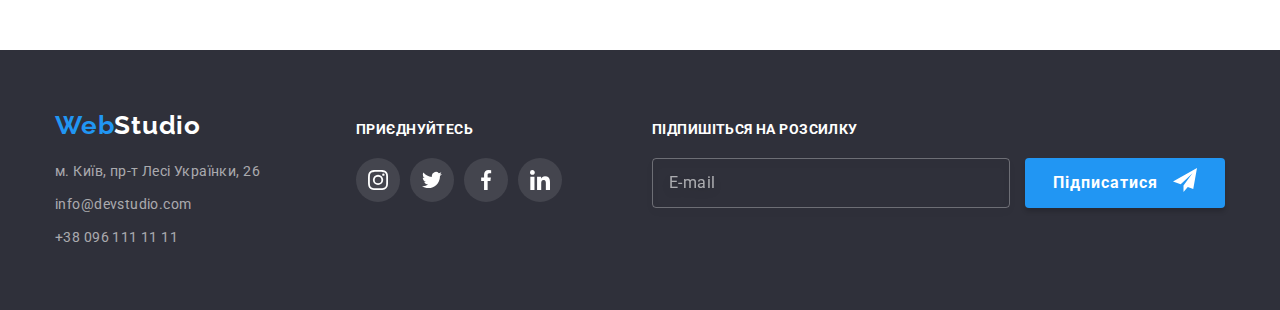
==== commit eaec2f98: "Закончил адаптивную верстку" ====
--- a/portfolio.html
+++ b/portfolio.html
@@ -24,68 +24,84 @@
     <header class="header">
       <div class="container container__header">
         <nav>
-          <!--Лого-->
+          <!--Лого ====================================================================================================-->
 
           <a class="logo" href="index.html" lang="en">
             <span class="logo__accent">Web</span>Studio</a
           >
 
-          <!--Основная навигация-->
-
-          <ul class="site-nav">
-            <li class="site-nav__item">
-              <a class="site-nav__link" href="index.html">Студія</a>
-            </li>
-            <li class="site-nav__item">
-              <a
-                class="site-nav__link site-nav__link--current"
-                href="./portfolio.html"
-                >Портфоліо</a
-              >
-            </li>
-            <li class="site-nav__item">
-              <a class="site-nav__link" href="#contacts">Контакти</a>
-            </li>
-          </ul>
+          <!-- Кнопка открытия мобильного меню ==================================================================================================== -->
+
+          <button
+            class="menu-toggle js-open-menu"
+            aria-expanded="false"
+            aria-controls="mobile-menu"
+          >
+            <svg width="24" height="16">
+              <use href="./img/svg/icons.svg#menu-toggle"></use>
+            </svg>
+          </button>
+
+          <!-- меню навигации десктоп ==================================================================================================== -->
+
+          <div class="nav-container">
+            <!--Основная навигация ====================================================================================================-->
+
+            <ul class="site-nav">
+              <li class="site-nav__item">
+                <a class="site-nav__link" href="index.html">Студія</a>
+              </li>
+              <li class="site-nav__item">
+                <a
+                  class="site-nav__link site-nav__link--current"
+                  href="./portfolio.html"
+                  >Портфоліо</a
+                >
+              </li>
+              <li class="site-nav__item">
+                <a class="site-nav__link" href="#contacts">Контакти</a>
+              </li>
+            </ul>
+
+            <!--Блок контактов ====================================================================================================-->
+
+            <ul class="contact-nav">
+              <li class="contact-nav__item">
+                <a
+                  class="contact-nav__link"
+                  href="mailto:info@devstudio.com"
+                  lang="en"
+                >
+                  <svg class="contact-nav__icon" width="16" height="12">
+                    <use href="./img/svg/icons.svg#envelope"></use>
+                  </svg>
+                  <svg
+                    class="contact-nav__icon contact-nav__icon--hidden"
+                    width="16"
+                    height="12"
+                  >
+                    <use href="./img/svg/icons.svg#envelope"></use>
+                  </svg>
+                  info@devstudio.com
+                </a>
+              </li>
+              <li class="contact-nav__item">
+                <a class="contact-nav__link" href="tel:+380961111111">
+                  <svg class="contact-nav__icon" width="10" height="16">
+                    <use href="./img/svg/icons.svg#smartphone"></use>
+                  </svg>
+                  <svg
+                    class="contact-nav__icon contact-nav__icon--hidden"
+                    width="10"
+                    height="16"
+                  >
+                    <use href="./img/svg/icons.svg#smartphone"></use></svg
+                  >+38 096 111 11 11
+                </a>
+              </li>
+            </ul>
+          </div>
         </nav>
-
-        <!--Блок контактов-->
-
-        <ul class="contact-nav">
-          <li class="contact-nav__item">
-            <a
-              class="contact-nav__link"
-              href="mailto:info@devstudio.com"
-              lang="en"
-            >
-              <svg class="contact-nav__icon" width="16" height="12">
-                <use href="./img/svg/icons.svg#envelope"></use>
-              </svg>
-              <svg
-                class="contact-nav__icon contact-nav__icon--hidden"
-                width="16"
-                height="12"
-              >
-                <use href="./img/svg/icons.svg#envelope"></use>
-              </svg>
-              info@devstudio.com
-            </a>
-          </li>
-          <li class="contact-nav__item">
-            <a class="contact-nav__link" href="tel:+380961111111">
-              <svg class="contact-nav__icon" width="10" height="16">
-                <use href="./img/svg/icons.svg#smartphone"></use>
-              </svg>
-              <svg
-                class="contact-nav__icon contact-nav__icon--hidden"
-                width="10"
-                height="16"
-              >
-                <use href="./img/svg/icons.svg#smartphone"></use></svg
-              >+38 096 111 11 11
-            </a>
-          </li>
-        </ul>
       </div>
     </header>
 
@@ -103,7 +119,7 @@
           <div class="filter">
             <ul class="filter__list">
               <li class="filter__item">
-                <button class="button filter__button" type="button">Все</button>
+                <button class="button filter__button" type="button">Усі</button>
               </li>
               <li class="filter__item">
                 <button class="button filter__button" type="button">
@@ -128,7 +144,7 @@
             </ul>
           </div>
 
-          <!-- Галерея -->
+          <!-- Галерея работ -->
 
           <ul class="gallery">
             <li class="gallery__card">
@@ -148,10 +164,72 @@
                         особу.
                       </p>
                     </div>
-                    <img
-                      src="./img/pr1.jpg"
-                      alt="Экран ноутбука с карточками людей"
-                    />
+                    <picture>
+                      <source
+                        srcset="
+                          ./img/mobile/pr1-mobile/pr1-mobile.webp    450w,
+                          ./img/mobile/pr1-mobile/pr1-mobile@2x.webp 900w
+                        "
+                        media="(max-width: 767px)"
+                        sizes="(max-width: 100%), 100vw"
+                        type="image/webp"
+                      />
+
+                      <source
+                        srcset="
+                          ./img/tablet/pr1-tablet/pr1-tablet.webp    354w,
+                          ./img/tablet/pr1-tablet/pr1-tablet@2x.webp 708w
+                        "
+                        media="(min-width: 768px)"
+                        sizes="(max-width: 100%), 50vw"
+                        type="image/webp"
+                      />
+
+                      <source
+                        srcset="
+                          ./img/desktop/pr1-desktop/pr1-desktop.webp    270w,
+                          ./img/desktop/pr1-desktop/pr1-desktop@2x.webp 540w
+                        "
+                        media="(min-width: 1200px)"
+                        sizes="(max-width: 100%), 33.33vw"
+                        type="image/webp"
+                      />
+
+                      <source
+                        srcset="
+                          ./img/mobile/pr1-mobile/pr1-mobile.jpg    450w,
+                          ./img/mobile/pr1-mobile/pr1-mobile@2x.jpg 900w
+                        "
+                        media="(max-width: 767px)"
+                        sizes="(max-width: 100%), 100vw"
+                        type="image/jpg"
+                      />
+
+                      <source
+                        srcset="
+                          ./img/tablet/pr1-tablet/pr1-tablet.jpg    354w,
+                          ./img/tablet/pr1-tablet/pr1-tablet@2x.jpg 708w
+                        "
+                        media="(min-width: 768px)"
+                        sizes="(max-width: 100%), 50vw"
+                        type="image/jpg"
+                      />
+
+                      <source
+                        srcset="
+                          ./img/desktop/pr1-desktop/pr1-desktop.jpg    270w,
+                          ./img/desktop/pr1-desktop/pr1-desktop@2x.jpg 540w
+                        "
+                        media="(min-width: 1200px)"
+                        sizes="(max-width: 100%), 33.33vw"
+                        type="image/jpg"
+                      />
+
+                      <img
+                        src="./img/pr1.jpg"
+                        alt="Экран ноутбука с карточками людей"
+                      />
+                    </picture>
                   </div>
                   <div class="gallery__content">
                     <h2 class="gallery__title">Технокряк</h2>
@@ -178,16 +256,76 @@
                         особу.
                       </p>
                     </div>
-                    <img
-                      src="./img/pr2.jpg"
-                      alt="Стилизованная иллюстрация двух баскетбалистов борющихся за мяч"
-                      width="370"
-                      height="294"
-                    />
+                    <picture>
+                      <source
+                        srcset="
+                          ./img/mobile/pr2-mobile/pr2-mobile.webp    450w,
+                          ./img/mobile/pr2-mobile/pr2-mobile@2x.webp 900w
+                        "
+                        media="(max-width: 767px)"
+                        sizes="(max-width: 100%), 100vw"
+                        type="image/webp"
+                      />
+
+                      <source
+                        srcset="
+                          ./img/tablet/pr2-tablet/pr2-tablet.webp    354w,
+                          ./img/tablet/pr2-tablet/pr2-tablet@2x.webp 708w
+                        "
+                        media="(min-width: 768px)"
+                        sizes="(max-width: 100%), 50vw"
+                        type="image/webp"
+                      />
+
+                      <source
+                        srcset="
+                          ./img/desktop/pr2-desktop/pr2-desktop.webp    270w,
+                          ./img/desktop/pr2-desktop/pr2-desktop@2x.webp 540w
+                        "
+                        media="(min-width: 1200px)"
+                        sizes="(max-width: 100%), 33.33vw"
+                        type="image/webp"
+                      />
+
+                      <source
+                        srcset="
+                          ./img/mobile/pr2-mobile/pr2-mobile.jpg    450w,
+                          ./img/mobile/pr2-mobile/pr2-mobile@2x.jpg 900w
+                        "
+                        media="(max-width: 767px)"
+                        sizes="(max-width: 100%), 100vw"
+                        type="image/jpg"
+                      />
+
+                      <source
+                        srcset="
+                          ./img/tablet/pr2-tablet/pr2-tablet.jpg    354w,
+                          ./img/tablet/pr2-tablet/pr2-tablet@2x.jpg 708w
+                        "
+                        media="(min-width: 768px)"
+                        sizes="(max-width: 100%), 50vw"
+                        type="image/jpg"
+                      />
+
+                      <source
+                        srcset="
+                          ./img/desktop/pr2-desktop/pr2-desktop.jpg    270w,
+                          ./img/desktop/pr2-desktop/pr2-desktop@2x.jpg 540w
+                        "
+                        media="(min-width: 1200px)"
+                        sizes="(max-width: 100%), 33.33vw"
+                        type="image/jpg"
+                      />
+
+                      <img
+                        src="./img/pr2.jpg"
+                        alt="Экран ноутбука с карточками людей"
+                      />
+                    </picture>
                   </div>
                   <div class="gallery__content">
                     <h2 class="gallery__title">
-                      Постер <span lang="en">Orlean vs Golden Star</span>
+                      Постер New Orlean vs Golden Star
                     </h2>
                     <p class="gallery__caption">Дизайн</p>
                   </div>
@@ -212,11 +350,73 @@
                         особу.
                       </p>
                     </div>
-                    <img
-                      src="./img/pr3.jpg"
-                      alt="Логотип ресторана Seafood"
-                      height="294"
-                    />
+                    <picture>
+                      <source
+                        srcset="
+                          ./img/mobile/pr3-mobile/pr3-mobile.webp    450w,
+                          ./img/mobile/pr3-mobile/pr3-mobile@2x.webp 900w
+                        "
+                        media="(max-width: 767px)"
+                        sizes="(max-width: 100%), 100vw"
+                        type="image/webp"
+                      />
+
+                      <source
+                        srcset="
+                          ./img/tablet/pr3-tablet/pr3-tablet.webp    354w,
+                          ./img/tablet/pr3-tablet/pr3-tablet@2x.webp 708w
+                        "
+                        media="(min-width: 768px)"
+                        sizes="(max-width: 100%), 50vw"
+                        type="image/webp"
+                      />
+
+                      <source
+                        srcset="
+                          ./img/desktop/pr3-desktop/pr3-desktop.webp    270w,
+                          ./img/desktop/pr3-desktop/pr3-desktop@2x.webp 540w
+                        "
+                        media="(min-width: 1200px)"
+                        sizes="(max-width: 100%), 33.33vw"
+                        type="image/webp"
+                      />
+
+                      <source
+                        srcset="
+                          ./img/mobile/pr3-mobile/pr3-mobile.jpg    450w,
+                          ./img/mobile/pr3-mobile/pr3-mobile@2x.jpg 900w
+                        "
+                        media="(max-width: 767px)"
+                        sizes="(max-width: 100%), 100vw"
+                        type="image/jpg"
+                      />
+
+                      <source
+                        srcset="
+                          ./img/tablet/pr3-tablet/pr3-tablet.jpg    354w,
+                          ./img/tablet/pr3-tablet/pr3-tablet@2x.jpg 708w
+                        "
+                        media="(min-width: 768px)"
+                        sizes="(max-width: 100%), 50vw"
+                        type="image/jpg"
+                      />
+
+                      <source
+                        srcset="
+                          ./img/desktop/pr3-desktop/pr3-desktop.jpg    270w,
+                          ./img/desktop/pr3-desktop/pr3-desktop@2x.jpg 540w
+                        "
+                        media="(min-width: 1200px)"
+                        sizes="(max-width: 100%), 33.33vw"
+                        type="image/jpg"
+                      />
+
+                      <img
+                        src="./img/pr3.jpg"
+                        alt="Логотип ресторана Seafood"
+                        height="294"
+                      />
+                    </picture>
                   </div>
                   <div class="gallery__content">
                     <h2 class="gallery__title">
@@ -245,10 +445,72 @@
                         особу.
                       </p>
                     </div>
-                    <img
-                      src="./img/pr4.jpg"
-                      alt="Накладные наушники черного цвета"
-                    />
+                    <picture>
+                      <source
+                        srcset="
+                          ./img/mobile/pr4-mobile/pr4-mobile.webp    450w,
+                          ./img/mobile/pr4-mobile/pr4-mobile@2x.webp 900w
+                        "
+                        media="(max-width: 767px)"
+                        sizes="(max-width: 100%), 100vw"
+                        type="image/webp"
+                      />
+
+                      <source
+                        srcset="
+                          ./img/tablet/pr4-tablet/pr4-tablet.webp    354w,
+                          ./img/tablet/pr4-tablet/pr4-tablet@2x.webp 708w
+                        "
+                        media="(min-width: 768px)"
+                        sizes="(max-width: 100%), 50vw"
+                        type="image/webp"
+                      />
+
+                      <source
+                        srcset="
+                          ./img/desktop/pr4-desktop/pr4-desktop.webp    270w,
+                          ./img/desktop/pr4-desktop/pr4-desktop@2x.webp 540w
+                        "
+                        media="(min-width: 1200px)"
+                        sizes="(max-width: 100%), 33.33vw"
+                        type="image/webp"
+                      />
+
+                      <source
+                        srcset="
+                          ./img/mobile/pr4-mobile/pr4-mobile.jpg    450w,
+                          ./img/mobile/pr4-mobile/pr4-mobile@2x.jpg 900w
+                        "
+                        media="(max-width: 767px)"
+                        sizes="(max-width: 100%), 100vw"
+                        type="image/jpg"
+                      />
+
+                      <source
+                        srcset="
+                          ./img/tablet/pr4-tablet/pr4-tablet.jpg    354w,
+                          ./img/tablet/pr4-tablet/pr4-tablet@2x.jpg 708w
+                        "
+                        media="(min-width: 768px)"
+                        sizes="(max-width: 100%), 50vw"
+                        type="image/jpg"
+                      />
+
+                      <source
+                        srcset="
+                          ./img/desktop/pr4-desktop/pr4-desktop.jpg    270w,
+                          ./img/desktop/pr4-desktop/pr4-desktop@2x.jpg 540w
+                        "
+                        media="(min-width: 1200px)"
+                        sizes="(max-width: 100%), 33.33vw"
+                        type="image/jpg"
+                      />
+
+                      <img
+                        src="./img/pr4.jpg"
+                        alt="Накладные наушники черного цвета"
+                      />
+                    </picture>
                   </div>
                   <div class="gallery__content">
                     <h2 class="gallery__title">
@@ -277,10 +539,72 @@
                         особу.
                       </p>
                     </div>
-                    <img
-                      src="./img/pr5.jpg"
-                      alt="Две коробки с надписями сверху, белая большая и коричневая маленькая"
-                    />
+                    <picture>
+                      <source
+                        srcset="
+                          ./img/mobile/pr5-mobile/pr5-mobile.webp    450w,
+                          ./img/mobile/pr5-mobile/pr5-mobile@2x.webp 900w
+                        "
+                        media="(max-width: 767px)"
+                        sizes="(max-width: 100%), 100vw"
+                        type="image/webp"
+                      />
+
+                      <source
+                        srcset="
+                          ./img/tablet/pr5-tablet/pr5-tablet.webp    354w,
+                          ./img/tablet/pr5-tablet/pr5-tablet@2x.webp 708w
+                        "
+                        media="(min-width: 768px)"
+                        sizes="(max-width: 100%), 50vw"
+                        type="image/webp"
+                      />
+
+                      <source
+                        srcset="
+                          ./img/desktop/pr5-desktop/pr5-desktop.webp    270w,
+                          ./img/desktop/pr5-desktop/pr5-desktop@2x.webp 540w
+                        "
+                        media="(min-width: 1200px)"
+                        sizes="(max-width: 100%), 33.33vw"
+                        type="image/webp"
+                      />
+
+                      <source
+                        srcset="
+                          ./img/mobile/pr5-mobile/pr5-mobile.jpg    450w,
+                          ./img/mobile/pr5-mobile/pr5-mobile@2x.jpg 900w
+                        "
+                        media="(max-width: 767px)"
+                        sizes="(max-width: 100%), 100vw"
+                        type="image/jpg"
+                      />
+
+                      <source
+                        srcset="
+                          ./img/tablet/pr5-tablet/pr5-tablet.jpg    354w,
+                          ./img/tablet/pr5-tablet/pr5-tablet@2x.jpg 708w
+                        "
+                        media="(min-width: 768px)"
+                        sizes="(max-width: 100%), 50vw"
+                        type="image/jpg"
+                      />
+
+                      <source
+                        srcset="
+                          ./img/desktop/pr5-desktop/pr5-desktop.jpg    270w,
+                          ./img/desktop/pr5-desktop/pr5-desktop@2x.jpg 540w
+                        "
+                        media="(min-width: 1200px)"
+                        sizes="(max-width: 100%), 33.33vw"
+                        type="image/jpg"
+                      />
+
+                      <img
+                        src="./img/pr5.jpg"
+                        alt="Две коробки с надписями сверху, белая большая и коричневая маленькая"
+                      />
+                    </picture>
                   </div>
                   <div class="gallery__content">
                     <h2 class="gallery__title">
@@ -309,10 +633,72 @@
                         особу.
                       </p>
                     </div>
-                    <img
-                      src="./img/pr6.jpg"
-                      alt="Экран монитора с меню сайта на черном фоне белым шрифтом"
-                    />
+                    <picture>
+                      <source
+                        srcset="
+                          ./img/mobile/pr6-mobile/pr6-mobile.webp    450w,
+                          ./img/mobile/pr6-mobile/pr6-mobile@2x.webp 900w
+                        "
+                        media="(max-width: 767px)"
+                        sizes="(max-width: 100%), 100vw"
+                        type="image/webp"
+                      />
+
+                      <source
+                        srcset="
+                          ./img/tablet/pr6-tablet/pr6-tablet.webp    354w,
+                          ./img/tablet/pr6-tablet/pr6-tablet@2x.webp 708w
+                        "
+                        media="(min-width: 768px)"
+                        sizes="(max-width: 100%), 50vw"
+                        type="image/webp"
+                      />
+
+                      <source
+                        srcset="
+                          ./img/desktop/pr6-desktop/pr6-desktop.webp    270w,
+                          ./img/desktop/pr6-desktop/pr6-desktop@2x.webp 540w
+                        "
+                        media="(min-width: 1200px)"
+                        sizes="(max-width: 100%), 33.33vw"
+                        type="image/webp"
+                      />
+
+                      <source
+                        srcset="
+                          ./img/mobile/pr6-mobile/pr6-mobile.jpg    450w,
+                          ./img/mobile/pr6-mobile/pr6-mobile@2x.jpg 900w
+                        "
+                        media="(max-width: 767px)"
+                        sizes="(max-width: 100%), 100vw"
+                        type="image/jpg"
+                      />
+
+                      <source
+                        srcset="
+                          ./img/tablet/pr6-tablet/pr6-tablet.jpg    354w,
+                          ./img/tablet/pr6-tablet/pr6-tablet@2x.jpg 708w
+                        "
+                        media="(min-width: 768px)"
+                        sizes="(max-width: 100%), 50vw"
+                        type="image/jpg"
+                      />
+
+                      <source
+                        srcset="
+                          ./img/desktop/pr6-desktop/pr6-desktop.jpg    270w,
+                          ./img/desktop/pr6-desktop/pr6-desktop@2x.jpg 540w
+                        "
+                        media="(min-width: 1200px)"
+                        sizes="(max-width: 100%), 33.33vw"
+                        type="image/jpg"
+                      />
+
+                      <img
+                        src="./img/pr6.jpg"
+                        alt="Экран монитора с меню сайта на черном фоне белым шрифтом"
+                      />
+                    </picture>
                   </div>
                   <div class="gallery__content">
                     <h2 class="gallery__title" lang="en">
@@ -341,10 +727,72 @@
                         особу.
                       </p>
                     </div>
-                    <img
-                      src="./img/pr7.jpg"
-                      alt="Разворот глянцевого журнала с тримя фотографиями и текстом"
-                    />
+                    <picture>
+                      <source
+                        srcset="
+                          ./img/mobile/pr7-mobile/pr7-mobile.webp    450w,
+                          ./img/mobile/pr7-mobile/pr7-mobile@2x.webp 900w
+                        "
+                        media="(max-width: 767px)"
+                        sizes="(max-width: 100%), 100vw"
+                        type="image/webp"
+                      />
+
+                      <source
+                        srcset="
+                          ./img/tablet/pr7-tablet/pr7-tablet.webp    354w,
+                          ./img/tablet/pr7-tablet/pr7-tablet@2x.webp 708w
+                        "
+                        media="(min-width: 768px)"
+                        sizes="(max-width: 100%), 50vw"
+                        type="image/webp"
+                      />
+
+                      <source
+                        srcset="
+                          ./img/desktop/pr7-desktop/pr7-desktop.webp    270w,
+                          ./img/desktop/pr7-desktop/pr7-desktop@2x.webp 540w
+                        "
+                        media="(min-width: 1200px)"
+                        sizes="(max-width: 100%), 33.33vw"
+                        type="image/webp"
+                      />
+
+                      <source
+                        srcset="
+                          ./img/mobile/pr7-mobile/pr7-mobile.jpg    450w,
+                          ./img/mobile/pr7-mobile/pr7-mobile@2x.jpg 900w
+                        "
+                        media="(max-width: 767px)"
+                        sizes="(max-width: 100%), 100vw"
+                        type="image/jpg"
+                      />
+
+                      <source
+                        srcset="
+                          ./img/tablet/pr7-tablet/pr7-tablet.jpg    354w,
+                          ./img/tablet/pr7-tablet/pr7-tablet@2x.jpg 708w
+                        "
+                        media="(min-width: 768px)"
+                        sizes="(max-width: 100%), 50vw"
+                        type="image/jpg"
+                      />
+
+                      <source
+                        srcset="
+                          ./img/desktop/pr7-desktop/pr7-desktop.jpg    270w,
+                          ./img/desktop/pr7-desktop/pr7-desktop@2x.jpg 540w
+                        "
+                        media="(min-width: 1200px)"
+                        sizes="(max-width: 100%), 33.33vw"
+                        type="image/jpg"
+                      />
+
+                      <img
+                        src="./img/pr7.jpg"
+                        alt="Разворот глянцевого журнала с тримя фотографиями и текстом"
+                      />
+                    </picture>
                   </div>
                   <div class="gallery__content">
                     <h2 class="gallery__title">
@@ -373,7 +821,69 @@
                         особу.
                       </p>
                     </div>
-                    <img src="./img/pr8.jpg" alt="Ярлык товара с логотипом" />
+                    <picture>
+                      <source
+                        srcset="
+                          ./img/mobile/pr8-mobile/pr8-mobile.webp    450w,
+                          ./img/mobile/pr8-mobile/pr8-mobile@2x.webp 900w
+                        "
+                        media="(max-width: 767px)"
+                        sizes="(max-width: 100%), 100vw"
+                        type="image/webp"
+                      />
+
+                      <source
+                        srcset="
+                          ./img/tablet/pr8-tablet/pr8-tablet.webp    354w,
+                          ./img/tablet/pr8-tablet/pr8-tablet@2x.webp 708w
+                        "
+                        media="(min-width: 768px)"
+                        sizes="(max-width: 100%), 50vw"
+                        type="image/webp"
+                      />
+
+                      <source
+                        srcset="
+                          ./img/desktop/pr8-desktop/pr8-desktop.webp    270w,
+                          ./img/desktop/pr8-desktop/pr8-desktop@2x.webp 540w
+                        "
+                        media="(min-width: 1200px)"
+                        sizes="(max-width: 100%), 33.33vw"
+                        type="image/webp"
+                      />
+
+                      <source
+                        srcset="
+                          ./img/mobile/pr8-mobile/pr8-mobile.jpg    450w,
+                          ./img/mobile/pr8-mobile/pr8-mobile@2x.jpg 900w
+                        "
+                        media="(max-width: 767px)"
+                        sizes="(max-width: 100%), 100vw"
+                        type="image/jpg"
+                      />
+
+                      <source
+                        srcset="
+                          ./img/tablet/pr8-tablet/pr8-tablet.jpg    354w,
+                          ./img/tablet/pr8-tablet/pr8-tablet@2x.jpg 708w
+                        "
+                        media="(min-width: 768px)"
+                        sizes="(max-width: 100%), 50vw"
+                        type="image/jpg"
+                      />
+
+                      <source
+                        srcset="
+                          ./img/desktop/pr8-desktop/pr8-desktop.jpg    270w,
+                          ./img/desktop/pr8-desktop/pr8-desktop@2x.jpg 540w
+                        "
+                        media="(min-width: 1200px)"
+                        sizes="(max-width: 100%), 33.33vw"
+                        type="image/jpg"
+                      />
+
+                      <img src="./img/pr8.jpg" alt="Ярлык товара с логотипом" />
+                    </picture>
                   </div>
                   <div class="gallery__content">
                     <h2 class="gallery__title">
@@ -402,10 +912,72 @@
                         особу.
                       </p>
                     </div>
-                    <img
-                      src="./img/pr9.jpg"
-                      alt="Ноутбук на столе с руками на клавиатуре и страницей сайта о бизнесе на экране"
-                    />
+                    <picture>
+                      <source
+                        srcset="
+                          ./img/mobile/pr9-mobile/pr9-mobile.webp    450w,
+                          ./img/mobile/pr9-mobile/pr9-mobile@2x.webp 900w
+                        "
+                        media="(max-width: 767px)"
+                        sizes="(max-width: 100%), 100vw"
+                        type="image/webp"
+                      />
+
+                      <source
+                        srcset="
+                          ./img/tablet/pr9-tablet/pr9-tablet.webp    354w,
+                          ./img/tablet/pr9-tablet/pr9-tablet@2x.webp 708w
+                        "
+                        media="(min-width: 768px)"
+                        sizes="(max-width: 100%), 50vw"
+                        type="image/webp"
+                      />
+
+                      <source
+                        srcset="
+                          ./img/desktop/pr9-desktop/pr9-desktop.webp    270w,
+                          ./img/desktop/pr9-desktop/pr9-desktop@2x.webp 540w
+                        "
+                        media="(min-width: 1200px)"
+                        sizes="(max-width: 100%), 33.33vw"
+                        type="image/webp"
+                      />
+
+                      <source
+                        srcset="
+                          ./img/mobile/pr9-mobile/pr9-mobile.jpg    450w,
+                          ./img/mobile/pr9-mobile/pr9-mobile@2x.jpg 900w
+                        "
+                        media="(max-width: 767px)"
+                        sizes="(max-width: 100%), 100vw"
+                        type="image/jpg"
+                      />
+
+                      <source
+                        srcset="
+                          ./img/tablet/pr9-tablet/pr9-tablet.jpg    354w,
+                          ./img/tablet/pr9-tablet/pr9-tablet@2x.jpg 708w
+                        "
+                        media="(min-width: 768px)"
+                        sizes="(max-width: 100%), 50vw"
+                        type="image/jpg"
+                      />
+
+                      <source
+                        srcset="
+                          ./img/desktop/pr9-desktop/pr9-desktop.jpg    270w,
+                          ./img/desktop/pr9-desktop/pr9-desktop@2x.jpg 540w
+                        "
+                        media="(min-width: 1200px)"
+                        sizes="(max-width: 100%), 33.33vw"
+                        type="image/jpg"
+                      />
+
+                      <img
+                        src="./img/pr9.jpg"
+                        alt="Ноутбук на столе с руками на клавиатуре и страницей сайта о бизнесе на экране"
+                      />
+                    </picture>
                   </div>
                   <div class="gallery__content">
                     <h2 class="gallery__title" lang="en">Growing Business</h2>
@@ -422,136 +994,138 @@
     <!--Подвал-->
 
     <footer class="footer">
-      <div class="container container--for-footer">
+      <div class="container container__footer">
         <div class="footer__contacts">
-          <!--Лого-->
-
-          <a class="logo logo--for-footer" href="index.html"
-            ><span class="logo__accent">Web</span>Studio</a
-          >
-
-          <!--Контакты-->
-
-          <address class="adress">
-            <ul id="contacts" class="adress__list">
-              <li class="adress__item">
-                <a
-                  class="adress__text"
-                  href="https://goo.gl/maps/bL18XimWbJK8uWrq5"
-                  rel="noopener noreferrer nofollow"
-                  target="_blank"
-                  >м. Київ, пр-т Лесі Українки, 26</a
-                >
-              </li>
-              <li class="adress__item">
-                <a class="adress__text" href="mailto:info@devstudio.com"
-                  >info@devstudio.com</a
-                >
-              </li>
-              <li class="adress__item">
-                <a class="adress__text" href="tel:+380961111111"
-                  >+38 096 111 11 11</a
-                >
+          <div class="footer__contacts-nav">
+            <!--Лого ====================================================================================================-->
+
+            <a class="logo logo--for-footer" href="index.html"
+              ><span class="logo__accent">Web</span>Studio</a
+            >
+
+            <!--Контакты ====================================================================================================-->
+
+            <address class="adress">
+              <ul id="contacts" class="adress__list">
+                <li class="adress__item">
+                  <a
+                    class="adress__text"
+                    href="https://goo.gl/maps/bL18XimWbJK8uWrq5"
+                    rel="noopener noreferrer nofollow"
+                    target="_blank"
+                    >м. Київ, пр-т Лесі Українки, 26</a
+                  >
+                </li>
+                <li class="adress__item">
+                  <a class="adress__text" href="mailto:info@devstudio.com"
+                    >info@devstudio.com</a
+                  >
+                </li>
+                <li class="adress__item">
+                  <a class="adress__text" href="tel:+380961111111"
+                    >+38 096 111 11 11</a
+                  >
+                </li>
+              </ul>
+            </address>
+          </div>
+
+          <div class="join">
+            <h3 class="join__title">приєднуйтесь</h3>
+            <ul class="social-links social-links--for-footer">
+              <li class="social-links__item social-links__item--for-footer">
+                <a
+                  class="social-links__link social-links__link--for-footer"
+                  href="https://www.instagram.com/"
+                  rel="noopener noreferrer nofollow"
+                  target="_blank"
+                >
+                  <svg
+                    class="social-links__icon social-links__icon--for-footer"
+                    width="20"
+                    height="20"
+                  >
+                    <use href="./img/svg/icons.svg#instagram"></use>
+                  </svg>
+                </a>
+              </li>
+              <li class="social-links__item social-links__item--for-footer">
+                <a
+                  class="social-links__link social-links__link--for-footer"
+                  href="https://www.twitter.com/"
+                  rel="noopener noreferrer nofollow"
+                  target="_blank"
+                >
+                  <svg
+                    class="social-links__icon social-links__icon--for-footer"
+                    width="20"
+                    height="20"
+                  >
+                    <use href="./img/svg/icons.svg#twitter"></use>
+                  </svg>
+                </a>
+              </li>
+              <li class="social-links__item social-links__item--for-footer">
+                <a
+                  class="social-links__link social-links__link--for-footer"
+                  href="https://www.facebook.com/"
+                  rel="noopener noreferrer nofollow"
+                  target="_blank"
+                >
+                  <svg
+                    class="social-links__icon social-links__icon--for-footer"
+                    width="20"
+                    height="20"
+                  >
+                    <use href="./img/svg/icons.svg#facebook"></use>
+                  </svg>
+                </a>
+              </li>
+              <li class="social-links__item social-links__item--for-footer">
+                <a
+                  class="social-links__link social-links__link--for-footer"
+                  href="https://www.linkedin.com/"
+                  rel="noopener noreferrer nofollow"
+                  target="_blank"
+                >
+                  <svg
+                    class="social-links__icon social-links__icon--for-footer"
+                    width="20"
+                    height="20"
+                  >
+                    <use href="./img/svg/icons.svg#linkedin"></use>
+                  </svg>
+                </a>
               </li>
             </ul>
-          </address>
+          </div>
         </div>
-        <div class="join">
-          <h3 class="join__title">приєднуйтесь</h3>
-          <ul class="social-links social-links--for-footer">
-            <li class="social-links__item social-links__item--for-footer">
-              <a
-                class="social-links__link social-links__link--for-footer"
-                href="https://www.instagram.com/"
-                rel="noopener noreferrer nofollow"
-                target="_blank"
-              >
-                <svg
-                  class="social-links__icon social-links__icon--for-footer"
-                  width="20"
-                  height="20"
-                >
-                  <use href="./img/svg/icons.svg#instagram"></use>
-                </svg>
-              </a>
-            </li>
-            <li class="social-links__item social-links__item--for-footer">
-              <a
-                class="social-links__link social-links__link--for-footer"
-                href="https://www.twitter.com/"
-                rel="noopener noreferrer nofollow"
-                target="_blank"
-              >
-                <svg
-                  class="social-links__icon social-links__icon--for-footer"
-                  width="20"
-                  height="20"
-                >
-                  <use href="./img/svg/icons.svg#twitter"></use>
-                </svg>
-              </a>
-            </li>
-            <li class="social-links__item social-links__item--for-footer">
-              <a
-                class="social-links__link social-links__link--for-footer"
-                href="https://www.facebook.com/"
-                rel="noopener noreferrer nofollow"
-                target="_blank"
-              >
-                <svg
-                  class="social-links__icon social-links__icon--for-footer"
-                  width="20"
-                  height="20"
-                >
-                  <use href="./img/svg/icons.svg#facebook"></use>
-                </svg>
-              </a>
-            </li>
-            <li class="social-links__item social-links__item--for-footer">
-              <a
-                class="social-links__link social-links__link--for-footer"
-                href="https://www.linkedin.com/"
-                rel="noopener noreferrer nofollow"
-                target="_blank"
-              >
-                <svg
-                  class="social-links__icon social-links__icon--for-footer"
-                  width="20"
-                  height="20"
-                >
-                  <use href="./img/svg/icons.svg#linkedin"></use>
-                </svg>
-              </a>
-            </li>
-          </ul>
-        </div>
-        <div class="subscription">
-          <form class="subscription__form">
-            <label class="subscription__label" for="subscription-email">
-              <h3 class="subscription__title">Підпишіться на розсилку</h3>
-            </label>
-            <input
-              class="subscription__input"
-              type="email"
-              name="subscription-email"
-              id="subscription-email"
-              placeholder="E-mail"
-            />
-            <button class="button subscription__button" type="submit">
-              Підписатися
-              <svg class="subscription__button__icon" width="24" height="24">
-                <use href="./img/svg/icons.svg#send"></use>
-              </svg>
-              <svg
-                class="subscription__button__icon subscription__button__icon--hidden"
-                width="24"
-                height="24"
-              >
-                <use href="./img/svg/icons.svg#send"></use>
-              </svg>
-            </button>
-          </form>
-        </div>
+
+        <form class="subscription__form">
+          <label class="subscription__label" for="subscription-email">
+            <h3 class="subscription__title">Підпишіться на розсилку</h3>
+          </label>
+          <input
+            class="subscription__input"
+            type="email"
+            name="subscription-email"
+            id="subscription-email"
+            placeholder="E-mail"
+          />
+          <button class="button subscription__button" type="submit">
+            Підписатися
+            <svg class="subscription__button__icon" width="24" height="24">
+              <use href="./img/svg/icons.svg#send"></use>
+            </svg>
+            <svg
+              class="subscription__button__icon subscription__button__icon--hidden"
+              width="24"
+              height="24"
+            >
+              <use href="./img/svg/icons.svg#send"></use>
+            </svg>
+          </button>
+        </form>
       </div>
     </footer>
   </body>
--- a/css/main.min.css
+++ b/css/main.min.css
@@ -1 +1 @@
-.visually-hidden{position:absolute;width:1px;height:1px;margin:-1px;border:0;padding:0;white-space:nowrap;-webkit-clip-path:inset(100%);clip-path:inset(100%);clip:rect(0 0 0 0);overflow:hidden}ul{margin:0;padding:0;list-style:none}a{text-decoration:none}h1,h2,h3,p{margin:0}img{display:block;max-width:100%;height:auto}body{color:#757575;background-color:#fff;font-family:"Roboto","Helvetica","Arial",sans-serif;font-size:14px}.container{margin-left:auto;margin-right:auto;padding-left:15px;padding-right:15px;width:1200px}.container__header{display:-webkit-box;display:-ms-flexbox;display:flex;-webkit-box-align:center;-ms-flex-align:center;align-items:center}.container__footer{display:-webkit-box;display:-ms-flexbox;display:flex;-webkit-box-align:baseline;-ms-flex-align:baseline;align-items:baseline}.section{max-width:1600px;margin-left:auto;margin-right:auto;padding-top:94px;padding-bottom:94px}.section--no-padding-top{padding-top:0px}.section--main-bg-color{background-color:#f5f4fa}.section__title{color:#212121;font-weight:700;font-size:36px;line-height:1.16;letter-spacing:.03em;text-align:center;margin-bottom:50px}.logo{display:block;padding-top:24px;padding-bottom:25px;color:#000;font-family:"Raleway";font-weight:700;font-size:26px;line-height:1.19;letter-spacing:.03em;text-decoration:none}.logo__accent{color:#2196f3}.logo--for-footer{color:#fff;line-height:normal;padding-top:0px;padding-bottom:0px}.social-links{display:-webkit-box;display:-ms-flexbox;display:flex;-webkit-box-align:center;-ms-flex-align:center;align-items:center;-webkit-box-pack:center;-ms-flex-pack:center;justify-content:center}.social-links--for-footer{margin-top:20px;padding:0}.social-links__item:not(:last-child){margin-right:10px}.social-links__link{display:-webkit-box;display:-ms-flexbox;display:flex;-webkit-box-align:center;-ms-flex-align:center;align-items:center;-webkit-box-pack:center;-ms-flex-pack:center;justify-content:center;width:44px;height:44px;border-radius:50%;color:#afb1b8;-webkit-transition-property:color,background-color;transition-property:color,background-color;-webkit-transition-duration:250ms;transition-duration:250ms;-webkit-transition-timing-function:cubic-bezier(0.4, 0, 0.2, 1);transition-timing-function:cubic-bezier(0.4, 0, 0.2, 1)}.social-links__link:hover,.social-links__link:focus{color:#fff;background-color:#2196f3}.social-links__link--for-footer{background-color:rgba(255,255,255,.1);color:#fff}.social-links__icon{fill:currentColor}.header{border-bottom:1px solid #ececec}nav{display:-webkit-box;display:-ms-flexbox;display:flex;-webkit-box-align:center;-ms-flex-align:center;align-items:center}.site-nav{display:-webkit-box;display:-ms-flexbox;display:flex;list-style:none;padding:0px;margin-top:0px;margin-right:0px;margin-bottom:0px;margin-left:93px}.site-nav__item:not(:last-child){margin-right:50px}.site-nav__link{display:block;position:relative;padding:32px 0px;color:#212121;font-weight:500;line-height:1.14;letter-spacing:.02em;text-decoration:none;-webkit-transition-property:color;transition-property:color;-webkit-transition-duration:250ms;transition-duration:250ms;-webkit-transition-timing-function:cubic-bezier(0.4, 0, 0.2, 1);transition-timing-function:cubic-bezier(0.4, 0, 0.2, 1)}.site-nav__link::after{content:"";position:absolute;right:0;bottom:0;width:100%;height:4px;background-color:#2196f3;border-radius:2px;-webkit-transform:scaleX(0);transform:scaleX(0);-webkit-transform-origin:right;transform-origin:right;-webkit-transition-property:-webkit-transform;transition-property:-webkit-transform;transition-property:transform;transition-property:transform, -webkit-transform;-webkit-transition-duration:250ms;transition-duration:250ms;-webkit-transition-timing-function:cubic-bezier(0.4, 0, 0.2, 1);transition-timing-function:cubic-bezier(0.4, 0, 0.2, 1)}.site-nav__link:hover:after,.site-nav__link:focus:after{-webkit-transform:scaleX(1);transform:scaleX(1);-webkit-transform-origin:left;transform-origin:left}.site-nav__link:hover,.site-nav__link:focus{color:#2196f3}.site-nav__link--current{color:#2196f3}.site-nav__link--current::after{-webkit-transform:scaleX(1);transform:scaleX(1)}.contact-nav{display:-webkit-box;display:-ms-flexbox;display:flex;-webkit-box-align:center;-ms-flex-align:center;align-items:center;margin-left:auto;list-style:none}.contact-nav__item{display:-webkit-box;display:-ms-flexbox;display:flex;-webkit-box-align:center;-ms-flex-align:center;align-items:center}.contact-nav__item:not(:last-child){margin-right:50px}.contact-nav__icon{display:block;margin-right:10px;fill:currentColor;-webkit-transition-property:-webkit-transform;transition-property:-webkit-transform;transition-property:transform;transition-property:transform, -webkit-transform;-webkit-transition-duration:250ms;transition-duration:250ms;-webkit-transition-timing-function:cubic-bezier(0.4, 0, 0.2, 1);transition-timing-function:cubic-bezier(0.4, 0, 0.2, 1)}.contact-nav__icon--hidden{position:absolute;-webkit-transform:translateY(30px);transform:translateY(30px)}.contact-nav__link{position:relative;overflow:hidden;display:-webkit-box;display:-ms-flexbox;display:flex;-webkit-box-align:center;-ms-flex-align:center;align-items:center;color:#757575;font-weight:500;line-height:1.14;letter-spacing:.02em;text-decoration:none;-webkit-transition-property:color;transition-property:color;-webkit-transition-duration:250ms;transition-duration:250ms;-webkit-transition-timing-function:cubic-bezier(0.4, 0, 0.2, 1);transition-timing-function:cubic-bezier(0.4, 0, 0.2, 1)}.contact-nav__link:hover,.contact-nav__link:focus{color:#2196f3}.contact-nav__link:hover .contact-nav__icon,.contact-nav__link :focus .contact-nav__icon{-webkit-transform:translateY(-30px);transform:translateY(-30px)}.contact-nav__link:hover .contact-nav__icon--hidden,.contact-nav__link:focus .contact-nav__icon--hidden{-webkit-transform:translateY(0);transform:translateY(0)}.hero{background-color:#c4c4c4;background-image:-webkit-gradient(linear, left top, left bottom, from(rgba(47, 48, 58, 0.4)), to(rgba(47, 48, 58, 0.4))),url(../img/hero-img.jpg);background-image:linear-gradient(to bottom, rgba(47, 48, 58, 0.4), rgba(47, 48, 58, 0.4)),url(../img/hero-img.jpg);background-size:cover;background-position:center;background-repeat:no-repeat;letter-spacing:.06em;padding-top:200px;padding-bottom:200px;text-align:center}.hero__title{display:inline-block;margin-top:0px;margin-bottom:0px;margin-left:auto;margin-right:auto;width:696px;color:#fff;font-weight:900;font-size:44px;line-height:1.36;letter-spacing:.06em;text-transform:uppercase}.differences{display:-webkit-box;display:-ms-flexbox;display:flex;line-height:1.71;letter-spacing:.03em;margin-top:-30px;margin-left:-30px}.differences__item{-ms-flex-preferred-size:calc(25% - 30px);flex-basis:calc(25% - 30px);margin-left:30px;margin-top:30px}.differences__icon-box{display:-webkit-box;display:-ms-flexbox;display:flex;-webkit-box-align:center;-ms-flex-align:center;align-items:center;-webkit-box-pack:center;-ms-flex-pack:center;justify-content:center;background:#f5f4fa;border-radius:4px;height:120px;margin-bottom:30px}.differences__title{color:#212121;font-weight:700;font-size:14px;line-height:1.14;letter-spacing:.03em;text-transform:uppercase}.differences__text{margin-top:10px}.activity{display:-webkit-box;display:-ms-flexbox;display:flex;margin-top:-30px;margin-left:-30px}.activity__item{position:relative;-ms-flex-preferred-size:calc((100% - 60px)/3);flex-basis:calc((100% - 60px)/3);margin-left:30px;margin-top:30px}.activity__thumb{display:-webkit-box;display:-ms-flexbox;display:flex;-webkit-box-align:center;-ms-flex-align:center;align-items:center;-webkit-box-pack:center;-ms-flex-pack:center;justify-content:center;position:absolute;bottom:0px;width:100%;height:70px;background-color:rgba(47,48,58,.8)}.activity__text{color:#fff;font-size:14px;font-weight:700;line-height:1.14;letter-spacing:.03em;text-transform:uppercase}.team{display:-webkit-box;display:-ms-flexbox;display:flex;margin-top:-30px;margin-left:-30px;font-size:16px;line-height:1.18;letter-spacing:.03em;text-align:center}.team__card{-ms-flex-preferred-size:calc(25% - 30px);flex-basis:calc(25% - 30px);margin-top:30px;margin-left:30px;background-color:#fff;-webkit-box-shadow:0px 1px 3px rgba(0,0,0,.12),0px 1px 1px rgba(0,0,0,.14),0px 2px 1px rgba(0,0,0,.2);box-shadow:0px 1px 3px rgba(0,0,0,.12),0px 1px 1px rgba(0,0,0,.14),0px 2px 1px rgba(0,0,0,.2);border-radius:0px 0px 4px 4px}.team__content{padding-top:30px;padding-bottom:30px}.team__title{font-weight:500;font-size:16px;line-height:1.18;letter-spacing:.03em;color:#212121}.team__text{margin-top:10px;margin-bottom:16px}.customers{display:-webkit-box;display:-ms-flexbox;display:flex;margin-top:-30px;margin-left:-30px}.customers__item{-ms-flex-preferred-size:calc(16.6666666667% - 30px);flex-basis:calc(16.6666666667% - 30px);margin-top:30px;margin-left:30px;height:92px}.customers__link{display:-webkit-box;display:-ms-flexbox;display:flex;-webkit-box-align:center;-ms-flex-align:center;align-items:center;-webkit-box-pack:center;-ms-flex-pack:center;justify-content:center;width:100%;height:100%;border:1px solid #afb1b8;border-radius:4px;color:#afb1b8;-webkit-transition-property:color,border-color;transition-property:color,border-color;-webkit-transition-duration:250ms;transition-duration:250ms;-webkit-transition-timing-function:cubic-bezier(0.4, 0, 0.2, 1);transition-timing-function:cubic-bezier(0.4, 0, 0.2, 1)}.customers__link:hover,.customers__link:focus{color:#2196f3;border-color:#2196f3}.customers__logo{width:106px;height:60px;fill:currentColor}.footer{padding-top:60px;padding-bottom:60px;background-color:#2f303a}.footer__contacts{-webkit-box-flex:1;-ms-flex-positive:1;flex-grow:1}.adress{margin-top:20px}.adress__item:not(:first-child){margin-top:9px;margin-bottom:0px}.adress__text{margin-top:0px;margin-bottom:0px;font-style:normal;line-height:1.71;letter-spacing:.03em;color:rgba(255,255,255,.6);text-decoration:none;-webkit-transition-property:color;transition-property:color;-webkit-transition-duration:250ms;transition-duration:250ms;-webkit-transition-timing-function:cubic-bezier(0.4, 0, 0.2, 1);transition-timing-function:cubic-bezier(0.4, 0, 0.2, 1)}.adress__text:hover,.adress__text:focus{color:#fff}.join{margin-left:70px}.join__title{font-weight:700;font-size:14px;line-height:1.14;letter-spacing:.03em;text-transform:uppercase;color:#fff}.subscription{margin-left:93px}.subscription__title{margin-bottom:20px;font-weight:700;font-size:14px;line-height:1.14;letter-spacing:.03em;text-transform:uppercase;color:#fff}.subscription__input{display:inline-block;height:50px;width:358px;padding:15px 16px;background-color:rgba(0,0,0,0);color:#fff;border:1px solid rgba(255,255,255,.3);-webkit-filter:drop-shadow(0px 4px 4px rgba(0, 0, 0, 0.15));filter:drop-shadow(0px 4px 4px rgba(0, 0, 0, 0.15));border-radius:4px}.subscription__input::-webkit-input-placeholder{font-size:16px;line-height:1.25;-webkit-box-align:center;align-items:center;letter-spacing:.03em;color:rgba(255,255,255,.6)}.subscription__input::-moz-placeholder{font-size:16px;line-height:1.25;align-items:center;letter-spacing:.03em;color:rgba(255,255,255,.6)}.subscription__input:-ms-input-placeholder{font-size:16px;line-height:1.25;-ms-flex-align:center;align-items:center;letter-spacing:.03em;color:rgba(255,255,255,.6)}.subscription__input::-ms-input-placeholder{font-size:16px;line-height:1.25;-ms-flex-align:center;align-items:center;letter-spacing:.03em;color:rgba(255,255,255,.6)}.subscription__input::placeholder{font-size:16px;line-height:1.25;-webkit-box-align:center;-ms-flex-align:center;align-items:center;letter-spacing:.03em;color:rgba(255,255,255,.6)}.backdrop{position:fixed;top:0;left:0;width:100%;height:100%;z-index:2;background-color:rgba(0,0,0,.2);visibility:visible;opacity:1;scale:1;-webkit-transition-property:opacity,visibility,-webkit-transform;transition-property:opacity,visibility,-webkit-transform;transition-property:opacity,transform,visibility;transition-property:opacity,transform,visibility,-webkit-transform;-webkit-transition-duration:250ms;transition-duration:250ms;-webkit-transition-timing-function:cubic-bezier(0.4, 0, 0.2, 1);transition-timing-function:cubic-bezier(0.4, 0, 0.2, 1)}.backdrop--hidden{visibility:hidden;pointer-events:none;opacity:0;-webkit-transform:scale(1.5);transform:scale(1.5)}.modal{position:absolute;top:50%;left:50%;-webkit-transform:translate(-50%, -50%);transform:translate(-50%, -50%);width:528px;min-height:581px;padding:40px;background-color:#fff;-webkit-box-shadow:0px 1px 3px rgba(0,0,0,.12),0px 1px 1px rgba(0,0,0,.14),0px 2px 1px rgba(0,0,0,.2);box-shadow:0px 1px 3px rgba(0,0,0,.12),0px 1px 1px rgba(0,0,0,.14),0px 2px 1px rgba(0,0,0,.2);border-radius:4px}.call-back-form__title{display:inline-block;margin-bottom:12px;font-weight:700;font-size:20px;line-height:1.15;text-align:center;letter-spacing:.03em;color:#212121}.call-back-form__label{display:block;margin-bottom:4px;text-align:left;font-size:12px;line-height:1.16;letter-spacing:.01em;-webkit-transition-property:color;transition-property:color;-webkit-transition-duration:250ms;transition-duration:250ms;-webkit-transition-timing-function:cubic-bezier(0.4, 0, 0.2, 1);transition-timing-function:cubic-bezier(0.4, 0, 0.2, 1)}.call-back-form__field{position:relative;margin-bottom:10px}.call-back-form__input{display:block;padding:0 0 0 42px;height:40px;width:100%;border:1px solid rgba(33,33,33,.2);border-radius:4px;-webkit-transition-property:border-color;transition-property:border-color;-webkit-transition-duration:250ms;transition-duration:250ms;-webkit-transition-timing-function:cubic-bezier(0.4, 0, 0.2, 1);transition-timing-function:cubic-bezier(0.4, 0, 0.2, 1)}.call-back-form__input:hover,.call-back-form__input:focus{border-color:#2196f3}.call-back-form__icon{position:absolute;top:50%;left:12px;-webkit-transform:translateY(-50%);transform:translateY(-50%);-webkit-transition-property:fill,-webkit-transform;transition-property:fill,-webkit-transform;transition-property:fill,transform;transition-property:fill,transform,-webkit-transform;-webkit-transition-duration:250ms;transition-duration:250ms;-webkit-transition-timing-function:cubic-bezier(0.4, 0, 0.2, 1);transition-timing-function:cubic-bezier(0.4, 0, 0.2, 1)}.call-back-form__input:not(:-moz-placeholder-shown)+.call-back-form__icon{fill:#2196f3;transform:scale(1.2) translateY(-40%)}.call-back-form__input:not(:-ms-input-placeholder)+.call-back-form__icon{fill:#2196f3;transform:scale(1.2) translateY(-40%)}.call-back-form__input:hover+.call-back-form__icon,.call-back-form__input:focus+.call-back-form__icon,.call-back-form__input:not(:placeholder-shown)+.call-back-form__icon{fill:#2196f3;-webkit-transform:scale(1.2) translateY(-40%);transform:scale(1.2) translateY(-40%)}.call-back-form__input--comment{resize:none;height:auto;margin-bottom:20px;padding:12px 16px}.call-back-form-input--comment::-webkit-input-placeholder{font-weight:400;font-size:14px;line-height:1.14;letter-spacing:.01em;color:rgba(117,117,117,.5)}.call-back-form-input--comment::-moz-placeholder{font-weight:400;font-size:14px;line-height:1.14;letter-spacing:.01em;color:rgba(117,117,117,.5)}.call-back-form-input--comment:-ms-input-placeholder{font-weight:400;font-size:14px;line-height:1.14;letter-spacing:.01em;color:rgba(117,117,117,.5)}.call-back-form-input--comment::-ms-input-placeholder{font-weight:400;font-size:14px;line-height:1.14;letter-spacing:.01em;color:rgba(117,117,117,.5)}.call-back-form-input--comment::placeholder{font-weight:400;font-size:14px;line-height:1.14;letter-spacing:.01em;color:rgba(117,117,117,.5)}.checkbox{display:-webkit-box;display:-ms-flexbox;display:flex;-webkit-box-align:center;-ms-flex-align:center;align-items:center;-webkit-box-pack:center;-ms-flex-pack:center;justify-content:center;font-size:14px;line-height:1.71;letter-spacing:.03em}.checkbox__input{display:-webkit-box;display:-ms-flexbox;display:flex;-webkit-box-align:center;-ms-flex-align:center;align-items:center;-webkit-box-pack:center;-ms-flex-pack:center;justify-content:center;width:16px;height:15px;margin-right:7px;border-radius:2px;border:2px solid #212121;fill:none}.checkbox__input--hidden:focus+.checkbox__input{-webkit-box-shadow:0px 0px 0px 2px #2196f3;box-shadow:0px 0px 0px 2px #2196f3}.checkbox__input--hidden:checked+.checkbox__input{background-color:#2196f3;fill:#fff;border:none}.checkbox__link{font-size:14px;line-height:1.71;letter-spacing:.03em;color:#2196f3}.filter__list{display:-webkit-box;display:-ms-flexbox;display:flex;-webkit-box-align:center;-ms-flex-align:center;align-items:center;-webkit-box-pack:center;-ms-flex-pack:center;justify-content:center;margin-bottom:50px}.filter__item:not(:last-child){margin-right:8px}.gallery{display:-webkit-box;display:-ms-flexbox;display:flex;-ms-flex-wrap:wrap;flex-wrap:wrap;margin-top:-30px;margin-left:-30px;font-size:16px;line-height:1.87}.gallery__card{-ms-flex-preferred-size:calc(33.3333333333% - 30px);flex-basis:calc(33.3333333333% - 30px);margin-top:30px;margin-left:30px}.gallery__link{display:block;text-decoration:none;color:currentColor;-webkit-transition-property:-webkit-box-shadow;transition-property:-webkit-box-shadow;transition-property:box-shadow;transition-property:box-shadow, -webkit-box-shadow;-webkit-transition-duration:250ms;transition-duration:250ms;-webkit-transition-timing-function:cubic-bezier(0.4, 0, 0.2, 1);transition-timing-function:cubic-bezier(0.4, 0, 0.2, 1)}.gallery__link:hover,.gallery__link:focus{-webkit-box-shadow:0px 1px 1px rgba(0,0,0,.12),0px 4px 4px rgba(0,0,0,.06),1px 4px 6px rgba(0,0,0,.16);box-shadow:0px 1px 1px rgba(0,0,0,.12),0px 4px 4px rgba(0,0,0,.06),1px 4px 6px rgba(0,0,0,.16)}.gallery__link:hover .gallery__overlay,.gallery__link:focus .gallery__overlay{-webkit-transform:translateY(0);transform:translateY(0)}.gallery__content{padding:20px 24px;border-left:1px solid #eee;border-right:1px solid #eee;border-bottom:1px solid #eee}.gallery__title{color:#212121;font-weight:700;font-size:18px;line-height:2;letter-spacing:.06em;margin-bottom:4px}.gallery__thumb{position:relative;overflow:hidden}.gallery__overlay{position:absolute;padding:63px 24px;width:100%;height:100%;background-color:rgba(33,150,243,.9);-webkit-transform:translateY(100%);transform:translateY(100%);-webkit-transition:250ms;transition:250ms;-webkit-transition-timing-function:cubic-bezier(0.4, 0, 0.2, 1);transition-timing-function:cubic-bezier(0.4, 0, 0.2, 1)}.gallery__text{font-style:normal;font-weight:400;font-size:18px;line-height:1.55;letter-spacing:.03em;color:#fff}.filter__button,.subscription__button,.hero__button,.modal-close-button{cursor:pointer;font-family:inherit;border:0px;border-radius:4px}.modal-close-button{display:-webkit-box;display:-ms-flexbox;display:flex;-webkit-box-align:center;-ms-flex-align:center;align-items:center;-webkit-box-pack:center;-ms-flex-pack:center;justify-content:center;position:absolute;top:8px;right:8px;width:30px;height:30px;border:1px solid rgba(0,0,0,.1);border-radius:50%;fill:#000;background-color:#fff;-webkit-transition-property:fill,-webkit-transform;transition-property:fill,-webkit-transform;transition-property:fill,transform;transition-property:fill,transform,-webkit-transform;-webkit-transition-duration:250ms;transition-duration:250ms;-webkit-transition-timing-function:cubic-bezier(0.4, 0, 0.2, 1);transition-timing-function:cubic-bezier(0.4, 0, 0.2, 1)}.modal-close-button:hover,.modal-close-button:focus{fill:#2196f3;-webkit-transform:rotate(180deg);transform:rotate(180deg)}.hero__button{display:block;min-width:200px;margin-top:30px;margin-left:auto;margin-right:auto;padding:10px 32px;font-size:16px;font-weight:700;line-height:1.87;letter-spacing:.06em;background-color:#2196f3;color:#fff;-webkit-box-shadow:0px 4px 4px rgba(0,0,0,.15);box-shadow:0px 4px 4px rgba(0,0,0,.15);-webkit-transition-property:background-color;transition-property:background-color;-webkit-transition-duration:250ms;transition-duration:250ms;-webkit-transition-timing-function:cubic-bezier(0.4, 0, 0.2, 1);transition-timing-function:cubic-bezier(0.4, 0, 0.2, 1)}.hero__button:hover,.hero__button:focus{background-color:#188ce8}.subscription__button{position:relative;overflow:hidden;width:200px;height:50px;margin-left:12px;padding:10px 28px;background-color:#2196f3;color:#fff;text-align:left;font-weight:700;font-size:16px;line-height:1.875;letter-spacing:.06em;-webkit-box-shadow:0px 4px 4px rgba(0,0,0,.15);box-shadow:0px 4px 4px rgba(0,0,0,.15);border-radius:4px;-webkit-transition-property:background-color;transition-property:background-color;-webkit-transition-duration:250ms;transition-duration:250ms;-webkit-transition-timing-function:cubic-bezier(0.4, 0, 0.2, 1);transition-timing-function:cubic-bezier(0.4, 0, 0.2, 1)}.subscription__button__icon{position:absolute;right:28px;fill:currentColor;-webkit-transition-property:-webkit-transform;transition-property:-webkit-transform;transition-property:transform;transition-property:transform, -webkit-transform;-webkit-transition-duration:250ms;transition-duration:250ms;-webkit-transition-timing-function:cubic-bezier(0.4, 0, 0.2, 1);transition-timing-function:cubic-bezier(0.4, 0, 0.2, 1)}.subscription__button__icon--hidden{-webkit-transform:translateY(200%);transform:translateY(200%)}.subscription__button:hover{background-color:#188ce8}.subscription__button:hover .subscription__button__icon,.subscription__button:focus .subscription__button__icon{-webkit-transform:translateY(-200%);transform:translateY(-200%)}.subscription__button:hover .subscription__button__icon--hidden,.subscription__button:focus .subscription__button__icon--hidden{-webkit-transform:translateY(0);transform:translateY(0)}.filter__button{font-weight:500;font-size:16px;line-height:1.62;padding-top:6px;padding-bottom:6px;padding-left:22px;padding-right:22px;-webkit-transition-property:color,background-color,-webkit-box-shadow;transition-property:color,background-color,-webkit-box-shadow;transition-property:box-shadow,color,background-color;transition-property:box-shadow,color,background-color,-webkit-box-shadow;-webkit-transition-duration:250ms;transition-duration:250ms;-webkit-transition-timing-function:cubic-bezier(0.4, 0, 0.2, 1);transition-timing-function:cubic-bezier(0.4, 0, 0.2, 1)}.filter__button:hover,.filter__button:focus{-webkit-box-shadow:0px 3px 1px rgba(0,0,0,.1),0px 1px 2px rgba(0,0,0,.08),0px 2px 2px rgba(0,0,0,.12);box-shadow:0px 3px 1px rgba(0,0,0,.1),0px 1px 2px rgba(0,0,0,.08),0px 2px 2px rgba(0,0,0,.12);color:#fff;background-color:#2196f3}/*# sourceMappingURL=main.min.css.map */+.visually-hidden{position:absolute;width:1px;height:1px;margin:-1px;border:0;padding:0;white-space:nowrap;-webkit-clip-path:inset(100%);clip-path:inset(100%);clip:rect(0 0 0 0);overflow:hidden}ul{margin:0;padding:0;list-style:none}a{text-decoration:none}h1,h2,h3,p{margin:0}img{display:block;max-width:100%;height:auto}body{color:#757575;background-color:#fff;font-family:"Roboto","Helvetica","Arial",sans-serif;font-size:14px}.container{margin-left:auto;margin-right:auto;padding-left:15px;padding-right:15px;max-width:1200px;height:100%}.container__header{display:-webkit-box;display:-ms-flexbox;display:flex;-webkit-box-align:center;-ms-flex-align:center;align-items:center;height:100%}.container__footer{display:-webkit-box;display:-ms-flexbox;display:flex;-webkit-box-orient:vertical;-webkit-box-direction:normal;-ms-flex-direction:column;flex-direction:column;-webkit-box-align:center;-ms-flex-align:center;align-items:center}@media screen and (min-width: 1200px){.container__footer{-webkit-box-align:baseline;-ms-flex-align:baseline;align-items:baseline}}@media screen and (min-width: 1200px){.container__footer{-webkit-box-orient:horizontal;-webkit-box-direction:normal;-ms-flex-direction:row;flex-direction:row}}.section{max-width:1600px;margin-left:auto;margin-right:auto;padding-top:94px;padding-bottom:94px}@media screen and (max-width: 1199px){.section{padding-top:60px;padding-bottom:60px}}.section--no-padding-top{padding-top:0px}@media screen and (max-width: 1199px){.section--no-padding-top{display:none}}.section--main-bg-color{background-color:#f5f4fa}.section__title{color:#212121;font-weight:700;font-size:36px;line-height:1.16;letter-spacing:.03em;text-align:center;margin-bottom:50px}.logo{display:-webkit-box;display:-ms-flexbox;display:flex;-webkit-box-align:center;-ms-flex-align:center;align-items:center;-webkit-box-pack:center;-ms-flex-pack:center;justify-content:center;height:100%;color:#000;font-family:"Raleway";font-weight:700;font-size:26px;line-height:1.19;letter-spacing:.03em;text-decoration:none}.logo--for-footer{color:#fff;line-height:normal;padding-top:0px;padding-bottom:0px;text-align:center}@media screen and (min-width: 1200px){.logo--for-footer{-webkit-box-pack:start;-ms-flex-pack:start;justify-content:flex-start}}.logo__accent{color:#2196f3}.social-links{display:-webkit-box;display:-ms-flexbox;display:flex;-webkit-box-align:center;-ms-flex-align:center;align-items:center;-webkit-box-pack:center;-ms-flex-pack:center;justify-content:center}.social-links--for-footer{margin-top:20px;padding:0}.social-links__item:not(:last-child){margin-right:10px}.social-links__link{display:-webkit-box;display:-ms-flexbox;display:flex;-webkit-box-align:center;-ms-flex-align:center;align-items:center;-webkit-box-pack:center;-ms-flex-pack:center;justify-content:center;width:44px;height:44px;border-radius:50%;color:#afb1b8;-webkit-transition-property:color,background-color;transition-property:color,background-color;-webkit-transition-duration:250ms;transition-duration:250ms;-webkit-transition-timing-function:cubic-bezier(0.4, 0, 0.2, 1);transition-timing-function:cubic-bezier(0.4, 0, 0.2, 1)}.social-links__link:hover,.social-links__link:focus{color:#fff;background-color:#2196f3}.social-links__link--for-footer{background-color:rgba(255,255,255,.1);color:#fff}.social-links__icon{fill:currentColor}.header{border-bottom:1px solid #ececec;height:60px}@media screen and (min-width: 768px){.header{height:80px}}nav{display:-webkit-box;display:-ms-flexbox;display:flex;-webkit-box-align:center;-ms-flex-align:center;align-items:center;width:100%;height:100%}.nav-container{display:-webkit-box;display:-ms-flexbox;display:flex;-webkit-box-align:center;-ms-flex-align:center;align-items:center;margin-left:87px;width:100%}@media screen and (max-width: 767px){.nav-container{display:none}}@media screen and (min-width: 1200px){.nav-container{margin-left:92px}}.site-nav{display:-webkit-box;display:-ms-flexbox;display:flex;list-style:none}.site-nav__item:not(:last-child){margin-right:50px}.site-nav__link{display:block;position:relative;padding:32px 0px;color:#212121;font-weight:500;line-height:1.14;letter-spacing:.02em;text-decoration:none;-webkit-transition-property:color;transition-property:color;-webkit-transition-duration:250ms;transition-duration:250ms;-webkit-transition-timing-function:cubic-bezier(0.4, 0, 0.2, 1);transition-timing-function:cubic-bezier(0.4, 0, 0.2, 1)}.site-nav__link::after{content:"";position:absolute;right:0;bottom:0;width:100%;height:4px;background-color:#2196f3;border-radius:2px;-webkit-transform:scaleX(0);transform:scaleX(0);-webkit-transform-origin:right;transform-origin:right;-webkit-transition-property:-webkit-transform;transition-property:-webkit-transform;transition-property:transform;transition-property:transform, -webkit-transform;-webkit-transition-duration:250ms;transition-duration:250ms;-webkit-transition-timing-function:cubic-bezier(0.4, 0, 0.2, 1);transition-timing-function:cubic-bezier(0.4, 0, 0.2, 1)}.site-nav__link:hover:after,.site-nav__link:focus:after{-webkit-transform:scaleX(1);transform:scaleX(1);-webkit-transform-origin:left;transform-origin:left}.site-nav__link:hover,.site-nav__link:focus{color:#2196f3}.site-nav__link--current{color:#2196f3}.site-nav__link--current::after{-webkit-transform:scaleX(1);transform:scaleX(1)}.contact-nav{display:-webkit-box;display:-ms-flexbox;display:flex;-webkit-box-align:center;-ms-flex-align:center;align-items:center;margin-left:auto;list-style:none}@media screen and (min-width: 768px)and (max-width: 1199px){.contact-nav{-webkit-box-orient:vertical;-webkit-box-direction:normal;-ms-flex-direction:column;flex-direction:column;-webkit-box-align:start;-ms-flex-align:start;align-items:flex-start}}.contact-nav__item{display:-webkit-box;display:-ms-flexbox;display:flex;-webkit-box-align:center;-ms-flex-align:center;align-items:center}@media screen and (min-width: 768px)and (max-width: 1199px){.contact-nav__item:not(:last-child){margin-bottom:10px}}@media screen and (min-width: 1200px){.contact-nav__item:not(:last-child){margin-right:50px}}.contact-nav__icon{display:block;margin-right:10px;fill:currentColor;-webkit-transition-property:-webkit-transform;transition-property:-webkit-transform;transition-property:transform;transition-property:transform, -webkit-transform;-webkit-transition-duration:250ms;transition-duration:250ms;-webkit-transition-timing-function:cubic-bezier(0.4, 0, 0.2, 1);transition-timing-function:cubic-bezier(0.4, 0, 0.2, 1)}.contact-nav__icon--hidden{position:absolute;-webkit-transform:translateY(30px);transform:translateY(30px)}.contact-nav__link{position:relative;overflow:hidden;display:-webkit-box;display:-ms-flexbox;display:flex;-webkit-box-align:center;-ms-flex-align:center;align-items:center;color:#757575;font-weight:500;line-height:1.14;letter-spacing:.02em;text-decoration:none;-webkit-transition-property:color;transition-property:color;-webkit-transition-duration:250ms;transition-duration:250ms;-webkit-transition-timing-function:cubic-bezier(0.4, 0, 0.2, 1);transition-timing-function:cubic-bezier(0.4, 0, 0.2, 1)}.contact-nav__link:hover,.contact-nav__link:focus{color:#2196f3}.contact-nav__link:hover .contact-nav__icon,.contact-nav__link :focus .contact-nav__icon{-webkit-transform:translateY(-30px);transform:translateY(-30px)}.contact-nav__link:hover .contact-nav__icon--hidden,.contact-nav__link:focus .contact-nav__icon--hidden{-webkit-transform:translateY(0);transform:translateY(0)}.menu-container{display:-webkit-box;display:-ms-flexbox;display:flex;-webkit-box-orient:vertical;-webkit-box-direction:normal;-ms-flex-direction:column;flex-direction:column;position:fixed;top:0;left:0;width:100vw;height:100vh;padding:48px 40px;background-color:#fff;-webkit-transform:translateY(-100vh);transform:translateY(-100vh);-webkit-transition-property:-webkit-transform;transition-property:-webkit-transform;transition-property:transform;transition-property:transform, -webkit-transform;-webkit-transition-duration:250ms;transition-duration:250ms;-webkit-transition-timing-function:cubic-bezier(0.4, 0, 0.2, 1);transition-timing-function:cubic-bezier(0.4, 0, 0.2, 1)}.menu-container.is-open{-webkit-transform:translateY(0);transform:translateY(0)}@media screen and (min-width: 768px){.menu-container{display:none}}.mobile-nav{margin-bottom:auto}.mobile-nav__item:not(:last-child){margin-bottom:32px}.mobile-nav__link{font-weight:500;font-size:40px;line-height:1.175;letter-spacing:.02em;color:#212121;-webkit-transition-property:color;transition-property:color;-webkit-transition-duration:250ms;transition-duration:250ms;-webkit-transition-timing-function:cubic-bezier(0.4, 0, 0.2, 1);transition-timing-function:cubic-bezier(0.4, 0, 0.2, 1)}.mobile-nav__link:focus,.mobile-nav__link:hover{color:#2196f3}.mobile-contacts__item{margin-bottom:32px}.mobile-contacts__item:last-child{margin-bottom:64px}.mobile-contacts__tel{font-weight:500;font-size:34px;line-height:1.17;color:#2196f3}.mobile-contacts__mail{margin-bottom:64px;font-weight:500;font-size:24px;line-height:1.16;color:#757575}.mobile-social-links{display:-webkit-box;display:-ms-flexbox;display:flex;-ms-flex-wrap:wrap;flex-wrap:wrap}.mobile-social-links__item{display:-webkit-box;display:-ms-flexbox;display:flex}.mobile-social-links__item:not(:last-child):after{content:"";display:block;margin-left:10px;margin-right:10px;display:block;width:1px;height:100%;background-color:rgba(33,33,33,.2)}.mobile-social-links__link{font-weight:500;font-size:18px;line-height:1.22;color:#2196f3}.hero{background-color:#c4c4c4;background-image:-webkit-gradient(linear, left top, left bottom, from(rgba(47, 48, 58, 0.4)), to(rgba(47, 48, 58, 0.4))),url(../img/hero-img.jpg);background-image:linear-gradient(to bottom, rgba(47, 48, 58, 0.4), rgba(47, 48, 58, 0.4)),url(../img/hero-img.jpg);background-size:cover;background-position:center;background-repeat:no-repeat;letter-spacing:.06em;padding-top:118px;padding-bottom:118px;text-align:center}@media screen and (max-width: 767px){.hero{background-image:-webkit-gradient(linear, left top, left bottom, from(rgba(47, 48, 58, 0.4)), to(rgba(47, 48, 58, 0.4))),url(../../../img/mobile/hero-mobile/hero-mobile.jpg);background-image:linear-gradient(to bottom, rgba(47, 48, 58, 0.4), rgba(47, 48, 58, 0.4)),url(../../../img/mobile/hero-mobile/hero-mobile.jpg)}}@media screen and (max-width: 767px)and (min-device-pixel-ratio: 2),screen and (max-width: 767px)and (-webkit-min-device-pixel-ratio: 2),screen and (max-width: 767px)and (min-resolution: 192dpi),screen and (max-width: 767px)and (min-resolution: 2dppx){.hero{background-image:-webkit-gradient(linear, left top, left bottom, from(rgba(47, 48, 58, 0.4)), to(rgba(47, 48, 58, 0.4))),url(../../../img/mobile/hero-mobile/hero-mobile@2x.jpg);background-image:linear-gradient(to bottom, rgba(47, 48, 58, 0.4), rgba(47, 48, 58, 0.4)),url(../../../img/mobile/hero-mobile/hero-mobile@2x.jpg)}}@media screen and (min-width: 768px){.hero{height:400px;background-image:-webkit-gradient(linear, left top, left bottom, from(rgba(47, 48, 58, 0.4)), to(rgba(47, 48, 58, 0.4))),url(../../../img/tablet/hero-tablet/hero-tablet.jpg);background-image:linear-gradient(to bottom, rgba(47, 48, 58, 0.4), rgba(47, 48, 58, 0.4)),url(../../../img/tablet/hero-tablet/hero-tablet.jpg)}}@media screen and (min-width: 768px)and (min-device-pixel-ratio: 2),screen and (min-width: 768px)and (-webkit-min-device-pixel-ratio: 2),screen and (min-width: 768px)and (min-resolution: 192dpi),screen and (min-width: 768px)and (min-resolution: 2dppx){.hero{background-image:-webkit-gradient(linear, left top, left bottom, from(rgba(47, 48, 58, 0.4)), to(rgba(47, 48, 58, 0.4))),url(../../../img/tablet/hero-tablet/hero-tablet@2x.jpg);background-image:linear-gradient(to bottom, rgba(47, 48, 58, 0.4), rgba(47, 48, 58, 0.4)),url(../../../img/tablet/hero-tablet/hero-tablet@2x.jpg)}}@media screen and (min-width: 1200px){.hero{height:600px;padding-top:200px;padding-bottom:200px;background-image:-webkit-gradient(linear, left top, left bottom, from(rgba(47, 48, 58, 0.4)), to(rgba(47, 48, 58, 0.4))),url(../../../img/desktop/hero-desktop/hero-desktop.jpg);background-image:linear-gradient(to bottom, rgba(47, 48, 58, 0.4), rgba(47, 48, 58, 0.4)),url(../../../img/desktop/hero-desktop/hero-desktop.jpg)}}@media screen and (min-width: 1200px)and (min-device-pixel-ratio: 2),screen and (min-width: 1200px)and (-webkit-min-device-pixel-ratio: 2),screen and (min-width: 1200px)and (min-resolution: 192dpi),screen and (min-width: 1200px)and (min-resolution: 2dppx){.hero{background-image:-webkit-gradient(linear, left top, left bottom, from(rgba(47, 48, 58, 0.4)), to(rgba(47, 48, 58, 0.4))),url(../../../img/desktop/hero-desktop/hero-desktop@2x.jpg);background-image:linear-gradient(to bottom, rgba(47, 48, 58, 0.4), rgba(47, 48, 58, 0.4)),url(../../../img/desktop/hero-desktop/hero-desktop@2x.jpg)}}.hero__title{display:inline-block;margin-top:0px;margin-bottom:0px;margin-left:auto;margin-right:auto;width:696px;color:#fff;font-weight:900;font-size:26px;line-height:1.615;letter-spacing:.06em;text-transform:uppercase;text-align:center}@media screen and (max-width: 1199px){.hero__title{max-width:360px}}@media screen and (min-width: 1200px){.hero__title{font-size:44px;line-height:1.36}}@media screen and (max-width: 479px){.hero__title{max-width:290px}}.differences{line-height:1.71;letter-spacing:.03em;margin-top:-30px;margin-left:-30px}@media screen and (min-width: 768px){.differences{display:-webkit-box;display:-ms-flexbox;display:flex}}@media screen and (min-width: 768px)and (max-width: 1199px){.differences{-ms-flex-wrap:wrap;flex-wrap:wrap}}.differences__item{-ms-flex-preferred-size:100%;flex-basis:100%;margin-left:30px;margin-top:30px}@media screen and (min-width: 768px){.differences__item{-ms-flex-preferred-size:calc(50% - 30px);flex-basis:calc(50% - 30px)}}@media screen and (min-width: 1200px){.differences__item{-ms-flex-preferred-size:calc(25% - 30px);flex-basis:calc(25% - 30px)}}.differences__icon-box{display:-webkit-box;display:-ms-flexbox;display:flex;-webkit-box-align:center;-ms-flex-align:center;align-items:center;-webkit-box-pack:center;-ms-flex-pack:center;justify-content:center;background:#f5f4fa;border-radius:4px;height:120px;margin-bottom:30px}.differences__title{color:#212121;font-weight:700;font-size:14px;line-height:1.14;letter-spacing:.03em;text-transform:uppercase}.differences__text{margin-top:10px}.activity{display:-webkit-box;display:-ms-flexbox;display:flex;margin-top:-30px;margin-left:-30px}.activity__item{position:relative;-ms-flex-preferred-size:calc((100% - 60px)/3);flex-basis:calc((100% - 60px)/3);margin-left:30px;margin-top:30px}.activity__thumb{display:-webkit-box;display:-ms-flexbox;display:flex;-webkit-box-align:center;-ms-flex-align:center;align-items:center;-webkit-box-pack:center;-ms-flex-pack:center;justify-content:center;position:absolute;bottom:0px;width:100%;height:70px;background-color:rgba(47,48,58,.8)}.activity__text{color:#fff;font-size:14px;font-weight:700;line-height:1.14;letter-spacing:.03em;text-transform:uppercase}.team{margin-top:-30px;margin-left:-30px;font-size:16px;line-height:1.18;letter-spacing:.03em;text-align:center}@media screen and (min-width: 768px){.team{display:-webkit-box;display:-ms-flexbox;display:flex;-ms-flex-wrap:wrap;flex-wrap:wrap}}.team__card{margin-top:30px;margin-left:30px;background-color:#fff;-webkit-box-shadow:0px 1px 3px rgba(0,0,0,.12),0px 1px 1px rgba(0,0,0,.14),0px 2px 1px rgba(0,0,0,.2);box-shadow:0px 1px 3px rgba(0,0,0,.12),0px 1px 1px rgba(0,0,0,.14),0px 2px 1px rgba(0,0,0,.2);border-radius:0px 0px 4px 4px}.team__card img{min-height:auto;-o-object-fit:contain;object-fit:contain;-o-object-position:center;object-position:center}@media screen and (min-width: 768px){.team__card{-ms-flex-preferred-size:calc(50% - 30px);flex-basis:calc(50% - 30px)}.team__card img{min-height:374px}}@media screen and (min-width: 1200px){.team__card{-ms-flex-preferred-size:calc(25% - 30px);flex-basis:calc(25% - 30px)}.team__card img{min-height:260px}}.team__content{padding-top:30px;padding-bottom:24px}@media screen and (min-width: 1200px){.team__content{padding-bottom:30px}}.team__title{font-weight:500;font-size:16px;line-height:1.18;letter-spacing:.03em;color:#212121}.team__text{margin-top:10px;margin-bottom:16px}.customers{display:-webkit-box;display:-ms-flexbox;display:flex;margin-top:-30px;margin-left:-30px}@media screen and (max-width: 1199px){.customers{-ms-flex-wrap:wrap;flex-wrap:wrap}}.customers__item{-ms-flex-preferred-size:calc(50% - 30px);flex-basis:calc(50% - 30px);margin-top:30px;margin-left:30px;height:92px}@media screen and (min-width: 768px){.customers__item{-ms-flex-preferred-size:calc(33.3333333333% - 30px);flex-basis:calc(33.3333333333% - 30px)}}@media screen and (min-width: 1200px){.customers__item{-ms-flex-preferred-size:calc(16.6666666667% - 30px);flex-basis:calc(16.6666666667% - 30px)}}.customers__link{display:-webkit-box;display:-ms-flexbox;display:flex;-webkit-box-align:center;-ms-flex-align:center;align-items:center;-webkit-box-pack:center;-ms-flex-pack:center;justify-content:center;width:100%;height:100%;border:1px solid #afb1b8;border-radius:4px;color:#afb1b8;-webkit-transition-property:color,border-color;transition-property:color,border-color;-webkit-transition-duration:250ms;transition-duration:250ms;-webkit-transition-timing-function:cubic-bezier(0.4, 0, 0.2, 1);transition-timing-function:cubic-bezier(0.4, 0, 0.2, 1)}.customers__link:hover,.customers__link:focus{color:#2196f3;border-color:#2196f3}.customers__logo{width:106px;height:60px;fill:currentColor}.footer{padding-top:60px;padding-bottom:60px;background-color:#2f303a}@media screen and (max-width: 1199px){.footer__contacts{width:100%;margin-bottom:60px}}@media screen and (min-width: 768px){.footer__contacts{display:-webkit-box;display:-ms-flexbox;display:flex;-webkit-box-align:baseline;-ms-flex-align:baseline;align-items:baseline;-ms-flex-pack:distribute;justify-content:space-around}}@media screen and (max-width: 767px){.footer__contacts-nav{margin-bottom:60px}}.adress{margin-top:20px;text-align:center}@media screen and (min-width: 1200px){.adress{text-align:left;width:231px}}.adress__item:not(:first-child){margin-top:9px;margin-bottom:0px}.adress__text{margin-top:0px;margin-bottom:0px;font-style:normal;line-height:1.71;letter-spacing:.03em;color:rgba(255,255,255,.6);text-decoration:none;-webkit-transition-property:color;transition-property:color;-webkit-transition-duration:250ms;transition-duration:250ms;-webkit-transition-timing-function:cubic-bezier(0.4, 0, 0.2, 1);transition-timing-function:cubic-bezier(0.4, 0, 0.2, 1)}.adress__text:hover,.adress__text:focus{color:#fff}.join{text-align:center}@media screen and (min-width: 1200px){.join{margin-left:70px;text-align:left}}.join__title{font-weight:700;font-size:14px;line-height:1.14;letter-spacing:.03em;text-transform:uppercase;color:#fff}@media screen and (max-width: 1199px){.subscription__form{display:-webkit-box;display:-ms-flexbox;display:flex;-webkit-box-orient:vertical;-webkit-box-direction:normal;-ms-flex-direction:column;flex-direction:column;-webkit-box-align:center;-ms-flex-align:center;align-items:center}}@media screen and (min-width: 1200px){.subscription__form{-webkit-box-orient:horizontal;-webkit-box-direction:normal;-ms-flex-direction:row;flex-direction:row;margin-left:auto}}.subscription__title{margin-bottom:20px;font-weight:700;font-size:14px;line-height:1.14;letter-spacing:.03em;text-transform:uppercase;color:#fff}.subscription__input{display:inline-block;height:50px;margin-bottom:20px;padding:15px 16px;background-color:rgba(0,0,0,0);color:#fff;border:1px solid rgba(255,255,255,.3);-webkit-filter:drop-shadow(0px 4px 4px rgba(0, 0, 0, 0.15));filter:drop-shadow(0px 4px 4px rgba(0, 0, 0, 0.15));border-radius:4px}@media screen and (max-width: 479px){.subscription__input{width:100%}}@media screen and (min-width: 480px)and (max-width: 1199px){.subscription__input{width:450px}}@media screen and (min-width: 1200px){.subscription__input{width:358px;margin-bottom:0}}.subscription__input::-webkit-input-placeholder{font-size:16px;line-height:1.25;-webkit-box-align:center;align-items:center;letter-spacing:.03em;color:rgba(255,255,255,.6)}.subscription__input::-moz-placeholder{font-size:16px;line-height:1.25;align-items:center;letter-spacing:.03em;color:rgba(255,255,255,.6)}.subscription__input:-ms-input-placeholder{font-size:16px;line-height:1.25;-ms-flex-align:center;align-items:center;letter-spacing:.03em;color:rgba(255,255,255,.6)}.subscription__input::-ms-input-placeholder{font-size:16px;line-height:1.25;-ms-flex-align:center;align-items:center;letter-spacing:.03em;color:rgba(255,255,255,.6)}.subscription__input::placeholder{font-size:16px;line-height:1.25;-webkit-box-align:center;-ms-flex-align:center;align-items:center;letter-spacing:.03em;color:rgba(255,255,255,.6)}.backdrop{position:fixed;top:0;left:0;width:100%;height:100%;z-index:2;background-color:rgba(0,0,0,.2);visibility:visible;opacity:1;scale:1;-webkit-transition-property:opacity,visibility,-webkit-transform;transition-property:opacity,visibility,-webkit-transform;transition-property:opacity,transform,visibility;transition-property:opacity,transform,visibility,-webkit-transform;-webkit-transition-duration:250ms;transition-duration:250ms;-webkit-transition-timing-function:cubic-bezier(0.4, 0, 0.2, 1);transition-timing-function:cubic-bezier(0.4, 0, 0.2, 1)}.backdrop--hidden{visibility:hidden;pointer-events:none;opacity:0;-webkit-transform:scale(1.5);transform:scale(1.5)}.modal{position:absolute;top:50%;left:50%;-webkit-transform:translate(-50%, -50%);transform:translate(-50%, -50%);min-width:450px;min-height:581px;padding:40px;background-color:#fff;-webkit-box-shadow:0px 1px 3px rgba(0,0,0,.12),0px 1px 1px rgba(0,0,0,.14),0px 2px 1px rgba(0,0,0,.2);box-shadow:0px 1px 3px rgba(0,0,0,.12),0px 1px 1px rgba(0,0,0,.14),0px 2px 1px rgba(0,0,0,.2);border-radius:4px}@media screen and (max-width: 449px){.modal{min-width:100vw}}.call-back-form__title{display:inline-block;margin-bottom:12px;font-weight:700;font-size:20px;line-height:1.5;text-align:center;letter-spacing:.03em;color:#212121}.call-back-form__label{display:block;margin-bottom:4px;text-align:left;font-size:12px;line-height:1.16;letter-spacing:.01em;-webkit-transition-property:color;transition-property:color;-webkit-transition-duration:250ms;transition-duration:250ms;-webkit-transition-timing-function:cubic-bezier(0.4, 0, 0.2, 1);transition-timing-function:cubic-bezier(0.4, 0, 0.2, 1)}.call-back-form__field{position:relative;margin-bottom:10px}.call-back-form__input{display:block;padding:0 0 0 42px;height:40px;width:100%;border:1px solid rgba(33,33,33,.2);border-radius:4px;-webkit-transition-property:border-color;transition-property:border-color;-webkit-transition-duration:250ms;transition-duration:250ms;-webkit-transition-timing-function:cubic-bezier(0.4, 0, 0.2, 1);transition-timing-function:cubic-bezier(0.4, 0, 0.2, 1)}.call-back-form__input:hover,.call-back-form__input:focus{border-color:#2196f3}.call-back-form__input--comment{resize:none;height:120px;margin-bottom:20px;padding:12px 16px}.call-back-form__input--comment::-webkit-input-placeholder{font-weight:400;font-size:14px;line-height:1.14;letter-spacing:.01em;color:rgba(117,117,117,.5)}.call-back-form__input--comment::-moz-placeholder{font-weight:400;font-size:14px;line-height:1.14;letter-spacing:.01em;color:rgba(117,117,117,.5)}.call-back-form__input--comment:-ms-input-placeholder{font-weight:400;font-size:14px;line-height:1.14;letter-spacing:.01em;color:rgba(117,117,117,.5)}.call-back-form__input--comment::-ms-input-placeholder{font-weight:400;font-size:14px;line-height:1.14;letter-spacing:.01em;color:rgba(117,117,117,.5)}.call-back-form__input--comment::placeholder{font-weight:400;font-size:14px;line-height:1.14;letter-spacing:.01em;color:rgba(117,117,117,.5)}.call-back-form__icon{position:absolute;top:50%;left:12px;-webkit-transform:translateY(-50%);transform:translateY(-50%);-webkit-transition-property:fill,-webkit-transform;transition-property:fill,-webkit-transform;transition-property:fill,transform;transition-property:fill,transform,-webkit-transform;-webkit-transition-duration:250ms;transition-duration:250ms;-webkit-transition-timing-function:cubic-bezier(0.4, 0, 0.2, 1);transition-timing-function:cubic-bezier(0.4, 0, 0.2, 1)}.call-back-form__input:not(:-moz-placeholder-shown)+.call-back-form__icon{fill:#2196f3;transform:scale(1.2) translateY(-40%)}.call-back-form__input:not(:-ms-input-placeholder)+.call-back-form__icon{fill:#2196f3;transform:scale(1.2) translateY(-40%)}.call-back-form__input:hover+.call-back-form__icon,.call-back-form__input:focus+.call-back-form__icon,.call-back-form__input:not(:placeholder-shown)+.call-back-form__icon{fill:#2196f3;-webkit-transform:scale(1.2) translateY(-40%);transform:scale(1.2) translateY(-40%)}.checkbox{display:-webkit-box;display:-ms-flexbox;display:flex;-webkit-box-align:center;-ms-flex-align:center;align-items:center;-webkit-box-pack:center;-ms-flex-pack:center;justify-content:center;font-size:12px;line-height:1.166;letter-spacing:.03em}.checkbox__input{display:-webkit-box;display:-ms-flexbox;display:flex;-webkit-box-align:center;-ms-flex-align:center;align-items:center;-webkit-box-pack:center;-ms-flex-pack:center;justify-content:center;width:16px;height:15px;margin-right:7px;border-radius:2px;border:2px solid #212121;fill:none}.checkbox__input--hidden:focus+.checkbox__input{-webkit-box-shadow:0px 0px 0px 2px #2196f3;box-shadow:0px 0px 0px 2px #2196f3}.checkbox__input--hidden:checked+.checkbox__input{background-color:#2196f3;fill:#fff;border:none}.checkbox__link{font-size:14px;line-height:1.71;letter-spacing:.03em;color:#2196f3}.filter{margin-top:-15px;margin-bottom:40px}@media screen and (min-width: 768px){.filter{margin-bottom:30px}}.filter__list{display:-webkit-box;display:-ms-flexbox;display:flex;-webkit-box-align:center;-ms-flex-align:center;align-items:center;-webkit-box-pack:start;-ms-flex-pack:start;justify-content:flex-start;-ms-flex-wrap:wrap;flex-wrap:wrap}@media screen and (min-width: 768px){.filter__list{-ms-flex-wrap:nowrap;flex-wrap:nowrap;-webkit-box-pack:center;-ms-flex-pack:center;justify-content:center}}.filter__item{margin-top:15px}.filter__item:not(:last-child){margin-right:8px}.gallery{font-size:16px;line-height:1.87}@media screen and (min-width: 768px){.gallery{margin-top:-30px;margin-left:-30px;display:-webkit-box;display:-ms-flexbox;display:flex;-ms-flex-wrap:wrap;flex-wrap:wrap}}.gallery__card:not(:first-child){margin-top:30px}@media screen and (min-width: 768px){.gallery__card{margin-top:30px;margin-left:30px;-ms-flex-preferred-size:calc(50% - 30px);flex-basis:calc(50% - 30px)}}@media screen and (min-width: 1200px){.gallery__card{-ms-flex-preferred-size:calc(33.3333333333% - 30px);flex-basis:calc(33.3333333333% - 30px)}}.gallery__link{display:block;text-decoration:none;color:currentColor;-webkit-transition-property:-webkit-box-shadow;transition-property:-webkit-box-shadow;transition-property:box-shadow;transition-property:box-shadow, -webkit-box-shadow;-webkit-transition-duration:250ms;transition-duration:250ms;-webkit-transition-timing-function:cubic-bezier(0.4, 0, 0.2, 1);transition-timing-function:cubic-bezier(0.4, 0, 0.2, 1)}.gallery__link:hover,.gallery__link:focus{-webkit-box-shadow:0px 1px 1px rgba(0,0,0,.12),0px 4px 4px rgba(0,0,0,.06),1px 4px 6px rgba(0,0,0,.16);box-shadow:0px 1px 1px rgba(0,0,0,.12),0px 4px 4px rgba(0,0,0,.06),1px 4px 6px rgba(0,0,0,.16)}.gallery__link:hover .gallery__overlay,.gallery__link:focus .gallery__overlay{-webkit-transform:translateY(0);transform:translateY(0)}.gallery__content{padding:20px 24px;border-left:1px solid #eee;border-right:1px solid #eee;border-bottom:1px solid #eee}.gallery__title{color:#212121;font-weight:700;font-size:18px;line-height:2;letter-spacing:.06em;margin-bottom:4px}.gallery__thumb{position:relative;overflow:hidden}.gallery__overlay{position:absolute;padding:63px 24px;width:100%;height:100%;background-color:rgba(33,150,243,.9);-webkit-transform:translateY(100%);transform:translateY(100%);-webkit-transition:250ms;transition:250ms;-webkit-transition-timing-function:cubic-bezier(0.4, 0, 0.2, 1);transition-timing-function:cubic-bezier(0.4, 0, 0.2, 1)}.gallery__text{font-style:normal;font-weight:400;font-size:18px;line-height:1.55;letter-spacing:.03em;color:#fff}.filter__button,.subscription__button,.hero__button,.modal-close-button,.menu-toggle{cursor:pointer;font-family:inherit;border:0px;border-radius:4px}.menu-toggle{display:-webkit-box;display:-ms-flexbox;display:flex;-webkit-box-align:center;-ms-flex-align:center;align-items:center;-webkit-box-pack:center;-ms-flex-pack:center;justify-content:center;width:40px;height:40px;background-color:rgba(0,0,0,0)}@media screen and (min-width: 768px){.menu-toggle{display:none}}.menu-toggle.js-open-menu{margin-left:auto}.menu-toggle.js-close-menu{position:absolute;top:10px;right:15px;fill:#212121;-webkit-transition-property:fill,-webkit-transform;transition-property:fill,-webkit-transform;transition-property:fill,transform;transition-property:fill,transform,-webkit-transform;-webkit-transition-duration:250ms;transition-duration:250ms;-webkit-transition-timing-function:cubic-bezier(0.4, 0, 0.2, 1);transition-timing-function:cubic-bezier(0.4, 0, 0.2, 1)}.menu-toggle.js-close-menu:hover,.menu-toggle.js-close-menu:focus{fill:#2196f3;-webkit-transform:rotate(180deg);transform:rotate(180deg)}.modal-close-button{display:-webkit-box;display:-ms-flexbox;display:flex;-webkit-box-align:center;-ms-flex-align:center;align-items:center;-webkit-box-pack:center;-ms-flex-pack:center;justify-content:center;position:absolute;top:8px;right:8px;width:30px;height:30px;border:1px solid rgba(0,0,0,.1);border-radius:50%;fill:#000;background-color:#fff;-webkit-transition-property:fill,-webkit-transform;transition-property:fill,-webkit-transform;transition-property:fill,transform;transition-property:fill,transform,-webkit-transform;-webkit-transition-duration:250ms;transition-duration:250ms;-webkit-transition-timing-function:cubic-bezier(0.4, 0, 0.2, 1);transition-timing-function:cubic-bezier(0.4, 0, 0.2, 1)}.modal-close-button:hover,.modal-close-button:focus{fill:#2196f3;-webkit-transform:rotate(180deg);transform:rotate(180deg)}.hero__button{display:block;min-width:200px;margin-top:30px;margin-left:auto;margin-right:auto;padding:10px 32px;font-size:16px;font-weight:700;line-height:1.87;letter-spacing:.06em;background-color:#2196f3;color:#fff;-webkit-box-shadow:0px 4px 4px rgba(0,0,0,.15);box-shadow:0px 4px 4px rgba(0,0,0,.15);-webkit-transition-property:background-color;transition-property:background-color;-webkit-transition-duration:250ms;transition-duration:250ms;-webkit-transition-timing-function:cubic-bezier(0.4, 0, 0.2, 1);transition-timing-function:cubic-bezier(0.4, 0, 0.2, 1)}.hero__button:hover,.hero__button:focus{background-color:#188ce8}.subscription__button{position:relative;overflow:hidden;width:200px;height:50px;padding:10px 28px;background-color:#2196f3;color:#fff;text-align:left;font-weight:700;font-size:16px;line-height:1.875;letter-spacing:.06em;-webkit-box-shadow:0px 4px 4px rgba(0,0,0,.15);box-shadow:0px 4px 4px rgba(0,0,0,.15);border-radius:4px;-webkit-transition-property:background-color;transition-property:background-color;-webkit-transition-duration:250ms;transition-duration:250ms;-webkit-transition-timing-function:cubic-bezier(0.4, 0, 0.2, 1);transition-timing-function:cubic-bezier(0.4, 0, 0.2, 1)}.subscription__button:hover{background-color:#188ce8}@media screen and (min-width: 1200px){.subscription__button{margin-left:12px}}.subscription__button__icon{position:absolute;right:28px;fill:currentColor;-webkit-transition-property:-webkit-transform;transition-property:-webkit-transform;transition-property:transform;transition-property:transform, -webkit-transform;-webkit-transition-duration:250ms;transition-duration:250ms;-webkit-transition-timing-function:cubic-bezier(0.4, 0, 0.2, 1);transition-timing-function:cubic-bezier(0.4, 0, 0.2, 1)}.subscription__button:hover .subscription__button__icon,.subscription__button:focus .subscription__button__icon{-webkit-transform:translateY(-200%);transform:translateY(-200%)}.subscription__button__icon--hidden{-webkit-transform:translateY(200%);transform:translateY(200%)}.subscription__button:hover .subscription__button__icon--hidden,.subscription__button:focus .subscription__button__icon--hidden{-webkit-transform:translateY(0);transform:translateY(0)}.filter__button{font-weight:500;font-size:16px;line-height:1.62;padding-top:6px;padding-bottom:6px;padding-left:22px;padding-right:22px;-webkit-transition-property:color,background-color,-webkit-box-shadow;transition-property:color,background-color,-webkit-box-shadow;transition-property:box-shadow,color,background-color;transition-property:box-shadow,color,background-color,-webkit-box-shadow;-webkit-transition-duration:250ms;transition-duration:250ms;-webkit-transition-timing-function:cubic-bezier(0.4, 0, 0.2, 1);transition-timing-function:cubic-bezier(0.4, 0, 0.2, 1)}.filter__button:hover,.filter__button:focus{-webkit-box-shadow:0px 3px 1px rgba(0,0,0,.1),0px 1px 2px rgba(0,0,0,.08),0px 2px 2px rgba(0,0,0,.12);box-shadow:0px 3px 1px rgba(0,0,0,.1),0px 1px 2px rgba(0,0,0,.08),0px 2px 2px rgba(0,0,0,.12);color:#fff;background-color:#2196f3}/*# sourceMappingURL=main.min.css.map */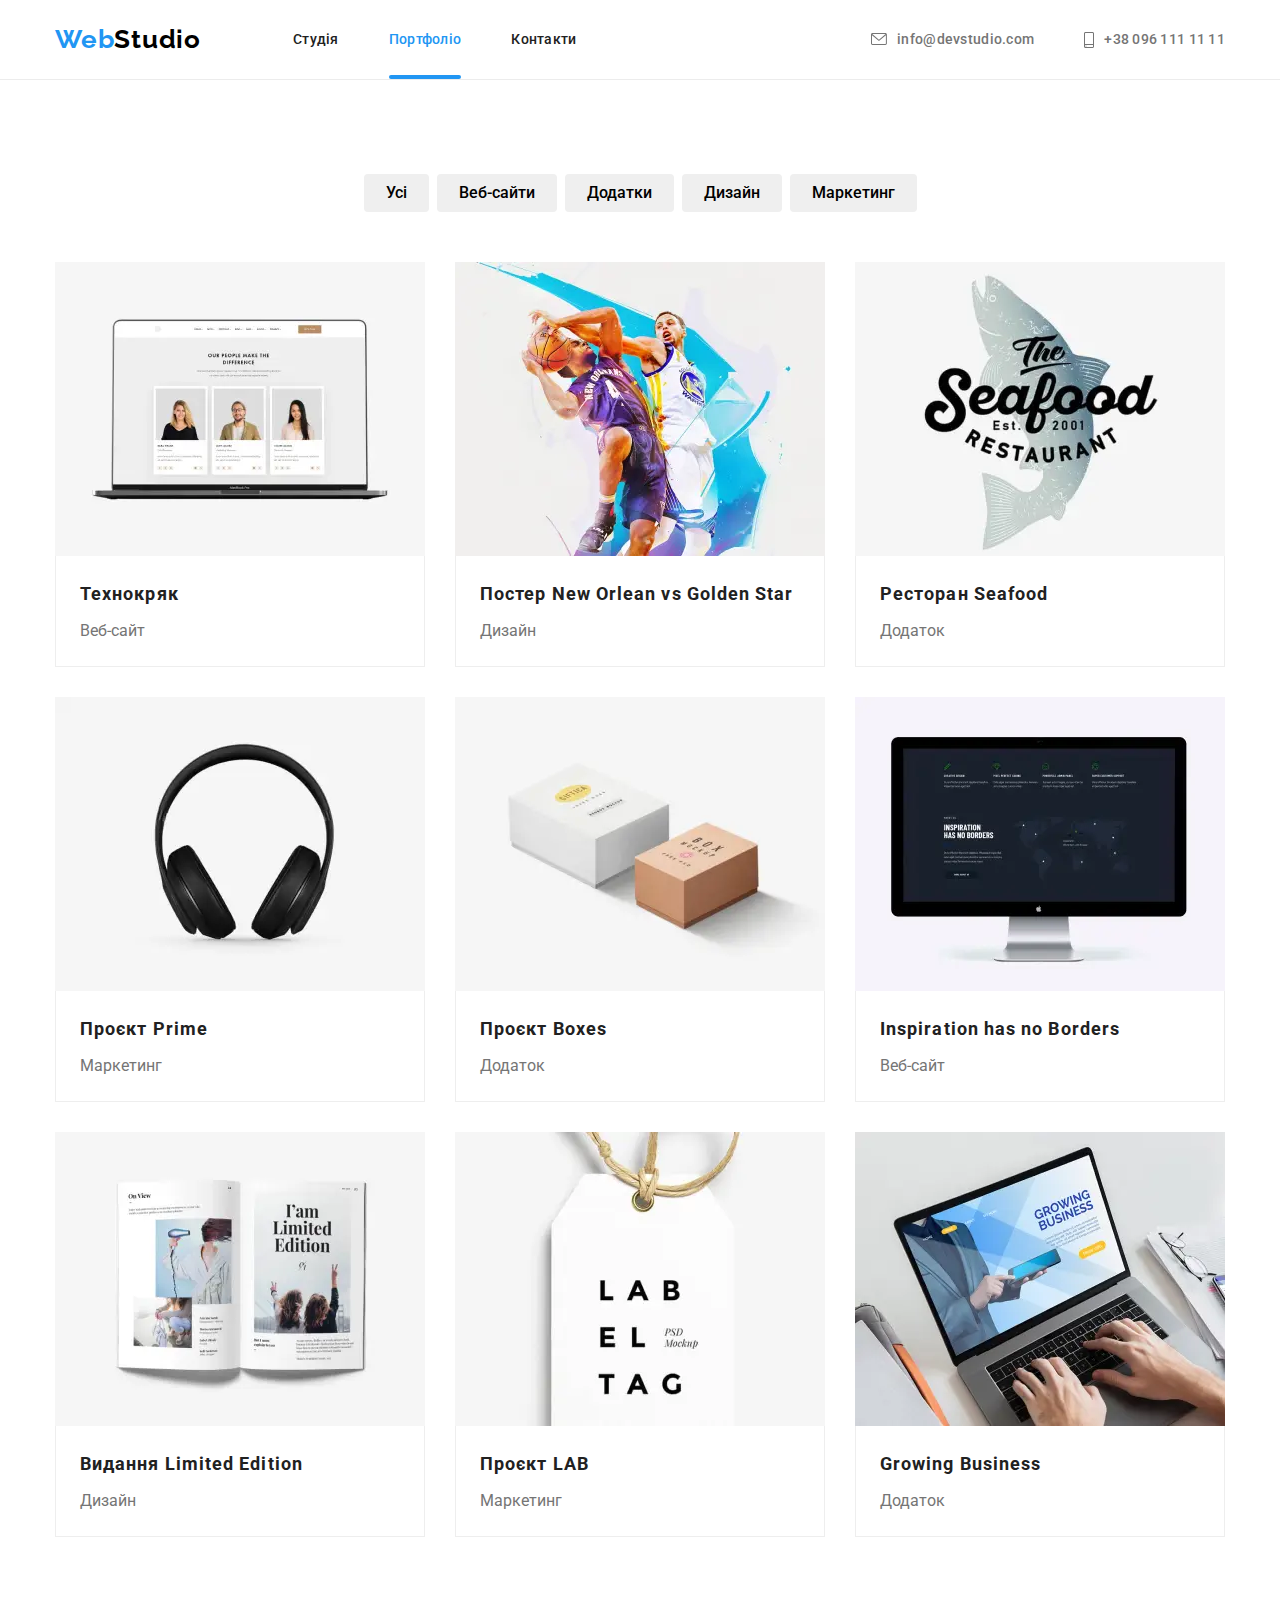
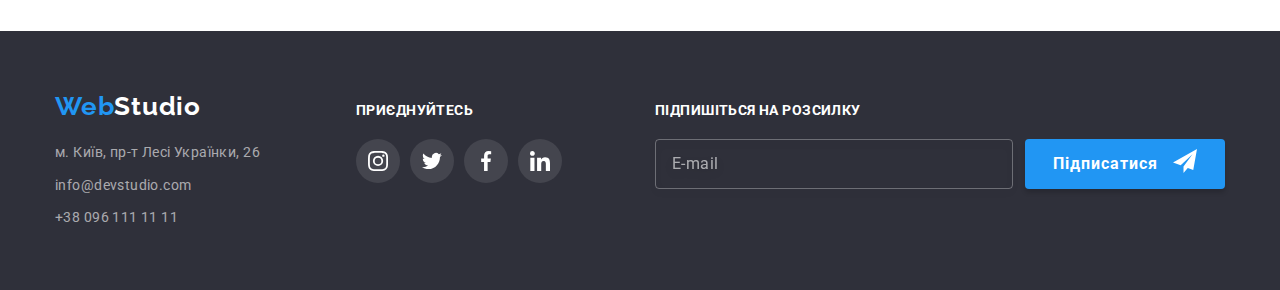
==== commit 8515528c: "внес правки" ====
--- a/portfolio.html
+++ b/portfolio.html
@@ -108,6 +108,91 @@
     <!--Основной контент-->
 
     <main>
+      <!-- Мобильное меню ==================================================================================================== -->
+
+      <div class="menu-container js-menu-container" id="mobile-menu">
+        <button
+          class="menu-toggle js-close-menu"
+          aria-expanded="false"
+          aria-controls="mobile-menu"
+        >
+          <svg width="19" height="19">
+            <use href="./img/svg/icons.svg#close"></use>
+          </svg>
+        </button>
+
+        <ul class="mobile-nav">
+          <li class="mobile-nav__item">
+            <a class="mobile-nav__link" href="index.html">Студія</a>
+          </li>
+          <li class="mobile-nav__item">
+            <a
+              class="mobile-nav__link mobile-nav__link--current"
+              href="./portfolio.html"
+              >Портфоліо</a
+            >
+          </li>
+          <li class="mobile-nav__item">
+            <a class="mobile-nav__link" href="#contacts">Контакти</a>
+          </li>
+        </ul>
+
+        <ul class="mobile-contacts">
+          <li class="mobile-contacts__item">
+            <a class="mobile-contacts__tel" href="tel:+380961111111"
+              >+38 096 111 11 11</a
+            >
+          </li>
+          <li class="mobile-contacts__item">
+            <a
+              class="mobile-contacts__mail"
+              href="mailto:info@devstudio.com"
+              lang="en"
+              >info@devstudio.com</a
+            >
+          </li>
+        </ul>
+
+        <ul class="mobile-social-links">
+          <li class="mobile-social-links__item">
+            <a
+              class="mobile-social-links__link"
+              href="https://www.instagram.com/"
+              rel="noopener noreferrer nofollow"
+              target="_blank"
+              >Instagram</a
+            >
+          </li>
+          <li class="mobile-social-links__item">
+            <a
+              class="mobile-social-links__link"
+              href="https://www.twitter.com/"
+              rel="noopener noreferrer nofollow"
+              target="_blank"
+              >Twitter</a
+            >
+          </li>
+          <li class="mobile-social-links__item">
+            <a
+              class="mobile-social-links__link"
+              href="https://www.facebook.com/"
+              rel="noopener noreferrer nofollow"
+              target="_blank"
+              >Facebook</a
+            >
+          </li>
+          <li class="mobile-social-links__item">
+            <a
+              class="mobile-social-links__link"
+              href="https://www.linkedin.com/"
+              rel="noopener noreferrer nofollow"
+              target="_blank"
+              >Linkedin</a
+            >
+          </li>
+        </ul>
+      </div>
+
       <!-- Галерея -->
 
       <section class="section">
@@ -116,33 +201,31 @@
 
           <!-- Фильтр выбора -->
 
-          <div class="filter">
-            <ul class="filter__list">
-              <li class="filter__item">
-                <button class="button filter__button" type="button">Усі</button>
-              </li>
-              <li class="filter__item">
-                <button class="button filter__button" type="button">
-                  Веб-сайти
-                </button>
-              </li>
-              <li class="filter__item">
-                <button class="button filter__button" type="button">
-                  Додатки
-                </button>
-              </li>
-              <li class="filter__item">
-                <button class="button filter__button" type="button">
-                  Дизайн
-                </button>
-              </li>
-              <li class="filter__item">
-                <button class="button filter__button" type="button">
-                  Маркетинг
-                </button>
-              </li>
-            </ul>
-          </div>
+          <ul class="filter__list">
+            <li class="filter__item">
+              <button class="button filter__button" type="button">Усі</button>
+            </li>
+            <li class="filter__item">
+              <button class="button filter__button" type="button">
+                Веб-сайти
+              </button>
+            </li>
+            <li class="filter__item">
+              <button class="button filter__button" type="button">
+                Додатки
+              </button>
+            </li>
+            <li class="filter__item">
+              <button class="button filter__button" type="button">
+                Дизайн
+              </button>
+            </li>
+            <li class="filter__item">
+              <button class="button filter__button" type="button">
+                Маркетинг
+              </button>
+            </li>
+          </ul>
 
           <!-- Галерея работ -->
 
@@ -167,61 +250,55 @@
                     <picture>
                       <source
                         srcset="
-                          ./img/mobile/pr1-mobile/pr1-mobile.webp    450w,
-                          ./img/mobile/pr1-mobile/pr1-mobile@2x.webp 900w
-                        "
-                        media="(max-width: 767px)"
-                        sizes="(max-width: 100%), 100vw"
-                        type="image/webp"
-                      />
-
-                      <source
-                        srcset="
-                          ./img/tablet/pr1-tablet/pr1-tablet.webp    354w,
-                          ./img/tablet/pr1-tablet/pr1-tablet@2x.webp 708w
-                        "
-                        media="(min-width: 768px)"
-                        sizes="(max-width: 100%), 50vw"
-                        type="image/webp"
-                      />
-
-                      <source
-                        srcset="
-                          ./img/desktop/pr1-desktop/pr1-desktop.webp    270w,
-                          ./img/desktop/pr1-desktop/pr1-desktop@2x.webp 540w
-                        "
-                        media="(min-width: 1200px)"
-                        sizes="(max-width: 100%), 33.33vw"
-                        type="image/webp"
-                      />
-
-                      <source
-                        srcset="
-                          ./img/mobile/pr1-mobile/pr1-mobile.jpg    450w,
-                          ./img/mobile/pr1-mobile/pr1-mobile@2x.jpg 900w
-                        "
-                        media="(max-width: 767px)"
-                        sizes="(max-width: 100%), 100vw"
-                        type="image/jpg"
-                      />
-
-                      <source
-                        srcset="
-                          ./img/tablet/pr1-tablet/pr1-tablet.jpg    354w,
-                          ./img/tablet/pr1-tablet/pr1-tablet@2x.jpg 708w
-                        "
-                        media="(min-width: 768px)"
-                        sizes="(max-width: 100%), 50vw"
-                        type="image/jpg"
-                      />
-
-                      <source
-                        srcset="
-                          ./img/desktop/pr1-desktop/pr1-desktop.jpg    270w,
-                          ./img/desktop/pr1-desktop/pr1-desktop@2x.jpg 540w
-                        "
-                        media="(min-width: 1200px)"
-                        sizes="(max-width: 100%), 33.33vw"
+                          ./img/desktop/pr1-desktop/pr1-desktop.webp    1x,
+                          ./img/desktop/pr1-desktop/pr1-desktop@2x.webp 2x
+                        "
+                        media="(min-width: 1200px)"
+                        type="image/webp"
+                      />
+
+                      <source
+                        srcset="
+                          ./img/desktop/pr1-desktop/pr1-desktop.jpg    1x,
+                          ./img/desktop/pr1-desktop/pr1-desktop@2x.jpg 2x
+                        "
+                        media="(min-width: 1200px)"
+                        type="image/jpg"
+                      />
+
+                      <source
+                        srcset="
+                          ./img/tablet/pr1-tablet/pr1-tablet.webp    1x,
+                          ./img/tablet/pr1-tablet/pr1-tablet@2x.webp 2x
+                        "
+                        media="(min-width: 768px)"
+                        type="image/webp"
+                      />
+
+                      <source
+                        srcset="
+                          ./img/tablet/pr1-tablet/pr1-tablet.jpg    1x,
+                          ./img/tablet/pr1-tablet/pr1-tablet@2x.jpg 2x
+                        "
+                        media="(min-width: 768px)"
+                        type="image/jpg"
+                      />
+
+                      <source
+                        srcset="
+                          ./img/mobile/pr1-mobile/pr1-mobile.webp    1x,
+                          ./img/mobile/pr1-mobile/pr1-mobile@2x.webp 2x
+                        "
+                        media="(max-width: 767px)"
+                        type="image/webp"
+                      />
+
+                      <source
+                        srcset="
+                          ./img/mobile/pr1-mobile/pr1-mobile.jpg    1x,
+                          ./img/mobile/pr1-mobile/pr1-mobile@2x.jpg 2x
+                        "
+                        media="(max-width: 767px)"
                         type="image/jpg"
                       />
 
@@ -259,61 +336,55 @@
                     <picture>
                       <source
                         srcset="
-                          ./img/mobile/pr2-mobile/pr2-mobile.webp    450w,
-                          ./img/mobile/pr2-mobile/pr2-mobile@2x.webp 900w
-                        "
-                        media="(max-width: 767px)"
-                        sizes="(max-width: 100%), 100vw"
-                        type="image/webp"
-                      />
-
-                      <source
-                        srcset="
-                          ./img/tablet/pr2-tablet/pr2-tablet.webp    354w,
-                          ./img/tablet/pr2-tablet/pr2-tablet@2x.webp 708w
-                        "
-                        media="(min-width: 768px)"
-                        sizes="(max-width: 100%), 50vw"
-                        type="image/webp"
-                      />
-
-                      <source
-                        srcset="
-                          ./img/desktop/pr2-desktop/pr2-desktop.webp    270w,
-                          ./img/desktop/pr2-desktop/pr2-desktop@2x.webp 540w
-                        "
-                        media="(min-width: 1200px)"
-                        sizes="(max-width: 100%), 33.33vw"
-                        type="image/webp"
-                      />
-
-                      <source
-                        srcset="
-                          ./img/mobile/pr2-mobile/pr2-mobile.jpg    450w,
-                          ./img/mobile/pr2-mobile/pr2-mobile@2x.jpg 900w
-                        "
-                        media="(max-width: 767px)"
-                        sizes="(max-width: 100%), 100vw"
-                        type="image/jpg"
-                      />
-
-                      <source
-                        srcset="
-                          ./img/tablet/pr2-tablet/pr2-tablet.jpg    354w,
-                          ./img/tablet/pr2-tablet/pr2-tablet@2x.jpg 708w
-                        "
-                        media="(min-width: 768px)"
-                        sizes="(max-width: 100%), 50vw"
-                        type="image/jpg"
-                      />
-
-                      <source
-                        srcset="
-                          ./img/desktop/pr2-desktop/pr2-desktop.jpg    270w,
-                          ./img/desktop/pr2-desktop/pr2-desktop@2x.jpg 540w
-                        "
-                        media="(min-width: 1200px)"
-                        sizes="(max-width: 100%), 33.33vw"
+                          ./img/desktop/pr2-desktop/pr2-desktop.webp    1x,
+                          ./img/desktop/pr2-desktop/pr2-desktop@2x.webp 2x
+                        "
+                        media="(min-width: 1200px)"
+                        type="image/webp"
+                      />
+
+                      <source
+                        srcset="
+                          ./img/desktop/pr2-desktop/pr2-desktop.jpg    1x,
+                          ./img/desktop/pr2-desktop/pr2-desktop@2x.jpg 2x
+                        "
+                        media="(min-width: 1200px)"
+                        type="image/jpg"
+                      />
+
+                      <source
+                        srcset="
+                          ./img/tablet/pr2-tablet/pr2-tablet.webp    1x,
+                          ./img/tablet/pr2-tablet/pr2-tablet@2x.webp 2x
+                        "
+                        media="(min-width: 768px)"
+                        type="image/webp"
+                      />
+
+                      <source
+                        srcset="
+                          ./img/tablet/pr2-tablet/pr2-tablet.jpg    1x,
+                          ./img/tablet/pr2-tablet/pr2-tablet@2x.jpg 2x
+                        "
+                        media="(min-width: 768px)"
+                        type="image/jpg"
+                      />
+
+                      <source
+                        srcset="
+                          ./img/mobile/pr2-mobile/pr2-mobile.webp    1x,
+                          ./img/mobile/pr2-mobile/pr2-mobile@2x.webp 2x
+                        "
+                        media="(max-width: 767px)"
+                        type="image/webp"
+                      />
+
+                      <source
+                        srcset="
+                          ./img/mobile/pr2-mobile/pr2-mobile.jpg    1x,
+                          ./img/mobile/pr2-mobile/pr2-mobile@2x.jpg 2x
+                        "
+                        media="(max-width: 767px)"
                         type="image/jpg"
                       />
 
@@ -353,61 +424,55 @@
                     <picture>
                       <source
                         srcset="
-                          ./img/mobile/pr3-mobile/pr3-mobile.webp    450w,
-                          ./img/mobile/pr3-mobile/pr3-mobile@2x.webp 900w
-                        "
-                        media="(max-width: 767px)"
-                        sizes="(max-width: 100%), 100vw"
-                        type="image/webp"
-                      />
-
-                      <source
-                        srcset="
-                          ./img/tablet/pr3-tablet/pr3-tablet.webp    354w,
-                          ./img/tablet/pr3-tablet/pr3-tablet@2x.webp 708w
-                        "
-                        media="(min-width: 768px)"
-                        sizes="(max-width: 100%), 50vw"
-                        type="image/webp"
-                      />
-
-                      <source
-                        srcset="
-                          ./img/desktop/pr3-desktop/pr3-desktop.webp    270w,
-                          ./img/desktop/pr3-desktop/pr3-desktop@2x.webp 540w
-                        "
-                        media="(min-width: 1200px)"
-                        sizes="(max-width: 100%), 33.33vw"
-                        type="image/webp"
-                      />
-
-                      <source
-                        srcset="
-                          ./img/mobile/pr3-mobile/pr3-mobile.jpg    450w,
-                          ./img/mobile/pr3-mobile/pr3-mobile@2x.jpg 900w
-                        "
-                        media="(max-width: 767px)"
-                        sizes="(max-width: 100%), 100vw"
-                        type="image/jpg"
-                      />
-
-                      <source
-                        srcset="
-                          ./img/tablet/pr3-tablet/pr3-tablet.jpg    354w,
-                          ./img/tablet/pr3-tablet/pr3-tablet@2x.jpg 708w
-                        "
-                        media="(min-width: 768px)"
-                        sizes="(max-width: 100%), 50vw"
-                        type="image/jpg"
-                      />
-
-                      <source
-                        srcset="
-                          ./img/desktop/pr3-desktop/pr3-desktop.jpg    270w,
-                          ./img/desktop/pr3-desktop/pr3-desktop@2x.jpg 540w
-                        "
-                        media="(min-width: 1200px)"
-                        sizes="(max-width: 100%), 33.33vw"
+                          ./img/desktop/pr3-desktop/pr3-desktop.webp    1x,
+                          ./img/desktop/pr3-desktop/pr3-desktop@2x.webp 2x
+                        "
+                        media="(min-width: 1200px)"
+                        type="image/webp"
+                      />
+
+                      <source
+                        srcset="
+                          ./img/desktop/pr3-desktop/pr3-desktop.jpg    1x,
+                          ./img/desktop/pr3-desktop/pr3-desktop@2x.jpg 2x
+                        "
+                        media="(min-width: 1200px)"
+                        type="image/jpg"
+                      />
+
+                      <source
+                        srcset="
+                          ./img/tablet/pr3-tablet/pr3-tablet.webp    1x,
+                          ./img/tablet/pr3-tablet/pr3-tablet@2x.webp 2x
+                        "
+                        media="(min-width: 768px)"
+                        type="image/webp"
+                      />
+
+                      <source
+                        srcset="
+                          ./img/tablet/pr3-tablet/pr3-tablet.jpg    1x,
+                          ./img/tablet/pr3-tablet/pr3-tablet@2x.jpg 2x
+                        "
+                        media="(min-width: 768px)"
+                        type="image/jpg"
+                      />
+
+                      <source
+                        srcset="
+                          ./img/mobile/pr3-mobile/pr3-mobile.webp    1x,
+                          ./img/mobile/pr3-mobile/pr3-mobile@2x.webp 2x
+                        "
+                        media="(max-width: 767px)"
+                        type="image/webp"
+                      />
+
+                      <source
+                        srcset="
+                          ./img/mobile/pr3-mobile/pr3-mobile.jpg    1x,
+                          ./img/mobile/pr3-mobile/pr3-mobile@2x.jpg 2x
+                        "
+                        media="(max-width: 767px)"
                         type="image/jpg"
                       />
 
@@ -448,61 +513,55 @@
                     <picture>
                       <source
                         srcset="
-                          ./img/mobile/pr4-mobile/pr4-mobile.webp    450w,
-                          ./img/mobile/pr4-mobile/pr4-mobile@2x.webp 900w
-                        "
-                        media="(max-width: 767px)"
-                        sizes="(max-width: 100%), 100vw"
-                        type="image/webp"
-                      />
-
-                      <source
-                        srcset="
-                          ./img/tablet/pr4-tablet/pr4-tablet.webp    354w,
-                          ./img/tablet/pr4-tablet/pr4-tablet@2x.webp 708w
-                        "
-                        media="(min-width: 768px)"
-                        sizes="(max-width: 100%), 50vw"
-                        type="image/webp"
-                      />
-
-                      <source
-                        srcset="
-                          ./img/desktop/pr4-desktop/pr4-desktop.webp    270w,
-                          ./img/desktop/pr4-desktop/pr4-desktop@2x.webp 540w
-                        "
-                        media="(min-width: 1200px)"
-                        sizes="(max-width: 100%), 33.33vw"
-                        type="image/webp"
-                      />
-
-                      <source
-                        srcset="
-                          ./img/mobile/pr4-mobile/pr4-mobile.jpg    450w,
-                          ./img/mobile/pr4-mobile/pr4-mobile@2x.jpg 900w
-                        "
-                        media="(max-width: 767px)"
-                        sizes="(max-width: 100%), 100vw"
-                        type="image/jpg"
-                      />
-
-                      <source
-                        srcset="
-                          ./img/tablet/pr4-tablet/pr4-tablet.jpg    354w,
-                          ./img/tablet/pr4-tablet/pr4-tablet@2x.jpg 708w
-                        "
-                        media="(min-width: 768px)"
-                        sizes="(max-width: 100%), 50vw"
-                        type="image/jpg"
-                      />
-
-                      <source
-                        srcset="
-                          ./img/desktop/pr4-desktop/pr4-desktop.jpg    270w,
-                          ./img/desktop/pr4-desktop/pr4-desktop@2x.jpg 540w
-                        "
-                        media="(min-width: 1200px)"
-                        sizes="(max-width: 100%), 33.33vw"
+                          ./img/desktop/pr4-desktop/pr4-desktop.webp    1x,
+                          ./img/desktop/pr4-desktop/pr4-desktop@2x.webp 2x
+                        "
+                        media="(min-width: 1200px)"
+                        type="image/webp"
+                      />
+
+                      <source
+                        srcset="
+                          ./img/desktop/pr4-desktop/pr4-desktop.jpg    1x,
+                          ./img/desktop/pr4-desktop/pr4-desktop@2x.jpg 2x
+                        "
+                        media="(min-width: 1200px)"
+                        type="image/jpg"
+                      />
+
+                      <source
+                        srcset="
+                          ./img/tablet/pr4-tablet/pr4-tablet.webp    1x,
+                          ./img/tablet/pr4-tablet/pr4-tablet@2x.webp 2x
+                        "
+                        media="(min-width: 768px)"
+                        type="image/webp"
+                      />
+
+                      <source
+                        srcset="
+                          ./img/tablet/pr4-tablet/pr4-tablet.jpg    1x,
+                          ./img/tablet/pr4-tablet/pr4-tablet@2x.jpg 2x
+                        "
+                        media="(min-width: 768px)"
+                        type="image/jpg"
+                      />
+
+                      <source
+                        srcset="
+                          ./img/mobile/pr4-mobile/pr4-mobile.webp    1x,
+                          ./img/mobile/pr4-mobile/pr4-mobile@2x.webp 2x
+                        "
+                        media="(max-width: 767px)"
+                        type="image/webp"
+                      />
+
+                      <source
+                        srcset="
+                          ./img/mobile/pr4-mobile/pr4-mobile.jpg    1x,
+                          ./img/mobile/pr4-mobile/pr4-mobile@2x.jpg 2x
+                        "
+                        media="(max-width: 767px)"
                         type="image/jpg"
                       />
 
@@ -542,61 +601,55 @@
                     <picture>
                       <source
                         srcset="
-                          ./img/mobile/pr5-mobile/pr5-mobile.webp    450w,
-                          ./img/mobile/pr5-mobile/pr5-mobile@2x.webp 900w
-                        "
-                        media="(max-width: 767px)"
-                        sizes="(max-width: 100%), 100vw"
-                        type="image/webp"
-                      />
-
-                      <source
-                        srcset="
-                          ./img/tablet/pr5-tablet/pr5-tablet.webp    354w,
-                          ./img/tablet/pr5-tablet/pr5-tablet@2x.webp 708w
-                        "
-                        media="(min-width: 768px)"
-                        sizes="(max-width: 100%), 50vw"
-                        type="image/webp"
-                      />
-
-                      <source
-                        srcset="
-                          ./img/desktop/pr5-desktop/pr5-desktop.webp    270w,
-                          ./img/desktop/pr5-desktop/pr5-desktop@2x.webp 540w
-                        "
-                        media="(min-width: 1200px)"
-                        sizes="(max-width: 100%), 33.33vw"
-                        type="image/webp"
-                      />
-
-                      <source
-                        srcset="
-                          ./img/mobile/pr5-mobile/pr5-mobile.jpg    450w,
-                          ./img/mobile/pr5-mobile/pr5-mobile@2x.jpg 900w
-                        "
-                        media="(max-width: 767px)"
-                        sizes="(max-width: 100%), 100vw"
-                        type="image/jpg"
-                      />
-
-                      <source
-                        srcset="
-                          ./img/tablet/pr5-tablet/pr5-tablet.jpg    354w,
-                          ./img/tablet/pr5-tablet/pr5-tablet@2x.jpg 708w
-                        "
-                        media="(min-width: 768px)"
-                        sizes="(max-width: 100%), 50vw"
-                        type="image/jpg"
-                      />
-
-                      <source
-                        srcset="
-                          ./img/desktop/pr5-desktop/pr5-desktop.jpg    270w,
-                          ./img/desktop/pr5-desktop/pr5-desktop@2x.jpg 540w
-                        "
-                        media="(min-width: 1200px)"
-                        sizes="(max-width: 100%), 33.33vw"
+                          ./img/desktop/pr5-desktop/pr5-desktop.webp    1x,
+                          ./img/desktop/pr5-desktop/pr5-desktop@2x.webp 2x
+                        "
+                        media="(min-width: 1200px)"
+                        type="image/webp"
+                      />
+
+                      <source
+                        srcset="
+                          ./img/desktop/pr5-desktop/pr5-desktop.jpg    1x,
+                          ./img/desktop/pr5-desktop/pr5-desktop@2x.jpg 2x
+                        "
+                        media="(min-width: 1200px)"
+                        type="image/jpg"
+                      />
+
+                      <source
+                        srcset="
+                          ./img/tablet/pr5-tablet/pr5-tablet.webp    1x,
+                          ./img/tablet/pr5-tablet/pr5-tablet@2x.webp 2x
+                        "
+                        media="(min-width: 768px)"
+                        type="image/webp"
+                      />
+
+                      <source
+                        srcset="
+                          ./img/tablet/pr5-tablet/pr5-tablet.jpg    1x,
+                          ./img/tablet/pr5-tablet/pr5-tablet@2x.jpg 2x
+                        "
+                        media="(min-width: 768px)"
+                        type="image/jpg"
+                      />
+
+                      <source
+                        srcset="
+                          ./img/mobile/pr5-mobile/pr5-mobile.webp    1x,
+                          ./img/mobile/pr5-mobile/pr5-mobile@2x.webp 2x
+                        "
+                        media="(max-width: 767px)"
+                        type="image/webp"
+                      />
+
+                      <source
+                        srcset="
+                          ./img/mobile/pr5-mobile/pr5-mobile.jpg    1x,
+                          ./img/mobile/pr5-mobile/pr5-mobile@2x.jpg 2x
+                        "
+                        media="(max-width: 767px)"
                         type="image/jpg"
                       />
 
@@ -636,61 +689,55 @@
                     <picture>
                       <source
                         srcset="
-                          ./img/mobile/pr6-mobile/pr6-mobile.webp    450w,
-                          ./img/mobile/pr6-mobile/pr6-mobile@2x.webp 900w
-                        "
-                        media="(max-width: 767px)"
-                        sizes="(max-width: 100%), 100vw"
-                        type="image/webp"
-                      />
-
-                      <source
-                        srcset="
-                          ./img/tablet/pr6-tablet/pr6-tablet.webp    354w,
-                          ./img/tablet/pr6-tablet/pr6-tablet@2x.webp 708w
-                        "
-                        media="(min-width: 768px)"
-                        sizes="(max-width: 100%), 50vw"
-                        type="image/webp"
-                      />
-
-                      <source
-                        srcset="
-                          ./img/desktop/pr6-desktop/pr6-desktop.webp    270w,
-                          ./img/desktop/pr6-desktop/pr6-desktop@2x.webp 540w
-                        "
-                        media="(min-width: 1200px)"
-                        sizes="(max-width: 100%), 33.33vw"
-                        type="image/webp"
-                      />
-
-                      <source
-                        srcset="
-                          ./img/mobile/pr6-mobile/pr6-mobile.jpg    450w,
-                          ./img/mobile/pr6-mobile/pr6-mobile@2x.jpg 900w
-                        "
-                        media="(max-width: 767px)"
-                        sizes="(max-width: 100%), 100vw"
-                        type="image/jpg"
-                      />
-
-                      <source
-                        srcset="
-                          ./img/tablet/pr6-tablet/pr6-tablet.jpg    354w,
-                          ./img/tablet/pr6-tablet/pr6-tablet@2x.jpg 708w
-                        "
-                        media="(min-width: 768px)"
-                        sizes="(max-width: 100%), 50vw"
-                        type="image/jpg"
-                      />
-
-                      <source
-                        srcset="
-                          ./img/desktop/pr6-desktop/pr6-desktop.jpg    270w,
-                          ./img/desktop/pr6-desktop/pr6-desktop@2x.jpg 540w
-                        "
-                        media="(min-width: 1200px)"
-                        sizes="(max-width: 100%), 33.33vw"
+                          ./img/desktop/pr6-desktop/pr6-desktop.webp    1x,
+                          ./img/desktop/pr6-desktop/pr6-desktop@2x.webp 2x
+                        "
+                        media="(min-width: 1200px)"
+                        type="image/webp"
+                      />
+
+                      <source
+                        srcset="
+                          ./img/desktop/pr6-desktop/pr6-desktop.jpg    1x,
+                          ./img/desktop/pr6-desktop/pr6-desktop@2x.jpg 2x
+                        "
+                        media="(min-width: 1200px)"
+                        type="image/jpg"
+                      />
+
+                      <source
+                        srcset="
+                          ./img/tablet/pr6-tablet/pr6-tablet.webp    1x,
+                          ./img/tablet/pr6-tablet/pr6-tablet@2x.webp 2x
+                        "
+                        media="(min-width: 768px)"
+                        type="image/webp"
+                      />
+
+                      <source
+                        srcset="
+                          ./img/tablet/pr6-tablet/pr6-tablet.jpg    1x,
+                          ./img/tablet/pr6-tablet/pr6-tablet@2x.jpg 2x
+                        "
+                        media="(min-width: 768px)"
+                        type="image/jpg"
+                      />
+
+                      <source
+                        srcset="
+                          ./img/mobile/pr6-mobile/pr6-mobile.webp    1x,
+                          ./img/mobile/pr6-mobile/pr6-mobile@2x.webp 2x
+                        "
+                        media="(max-width: 767px)"
+                        type="image/webp"
+                      />
+
+                      <source
+                        srcset="
+                          ./img/mobile/pr6-mobile/pr6-mobile.jpg    1x,
+                          ./img/mobile/pr6-mobile/pr6-mobile@2x.jpg 2x
+                        "
+                        media="(max-width: 767px)"
                         type="image/jpg"
                       />
 
@@ -730,61 +777,55 @@
                     <picture>
                       <source
                         srcset="
-                          ./img/mobile/pr7-mobile/pr7-mobile.webp    450w,
-                          ./img/mobile/pr7-mobile/pr7-mobile@2x.webp 900w
-                        "
-                        media="(max-width: 767px)"
-                        sizes="(max-width: 100%), 100vw"
-                        type="image/webp"
-                      />
-
-                      <source
-                        srcset="
-                          ./img/tablet/pr7-tablet/pr7-tablet.webp    354w,
-                          ./img/tablet/pr7-tablet/pr7-tablet@2x.webp 708w
-                        "
-                        media="(min-width: 768px)"
-                        sizes="(max-width: 100%), 50vw"
-                        type="image/webp"
-                      />
-
-                      <source
-                        srcset="
-                          ./img/desktop/pr7-desktop/pr7-desktop.webp    270w,
-                          ./img/desktop/pr7-desktop/pr7-desktop@2x.webp 540w
-                        "
-                        media="(min-width: 1200px)"
-                        sizes="(max-width: 100%), 33.33vw"
-                        type="image/webp"
-                      />
-
-                      <source
-                        srcset="
-                          ./img/mobile/pr7-mobile/pr7-mobile.jpg    450w,
-                          ./img/mobile/pr7-mobile/pr7-mobile@2x.jpg 900w
-                        "
-                        media="(max-width: 767px)"
-                        sizes="(max-width: 100%), 100vw"
-                        type="image/jpg"
-                      />
-
-                      <source
-                        srcset="
-                          ./img/tablet/pr7-tablet/pr7-tablet.jpg    354w,
-                          ./img/tablet/pr7-tablet/pr7-tablet@2x.jpg 708w
-                        "
-                        media="(min-width: 768px)"
-                        sizes="(max-width: 100%), 50vw"
-                        type="image/jpg"
-                      />
-
-                      <source
-                        srcset="
-                          ./img/desktop/pr7-desktop/pr7-desktop.jpg    270w,
-                          ./img/desktop/pr7-desktop/pr7-desktop@2x.jpg 540w
-                        "
-                        media="(min-width: 1200px)"
-                        sizes="(max-width: 100%), 33.33vw"
+                          ./img/desktop/pr7-desktop/pr7-desktop.webp    1x,
+                          ./img/desktop/pr7-desktop/pr7-desktop@2x.webp 2x
+                        "
+                        media="(min-width: 1200px)"
+                        type="image/webp"
+                      />
+
+                      <source
+                        srcset="
+                          ./img/desktop/pr7-desktop/pr7-desktop.jpg    1x,
+                          ./img/desktop/pr7-desktop/pr7-desktop@2x.jpg 2x
+                        "
+                        media="(min-width: 1200px)"
+                        type="image/jpg"
+                      />
+
+                      <source
+                        srcset="
+                          ./img/tablet/pr7-tablet/pr7-tablet.webp    1x,
+                          ./img/tablet/pr7-tablet/pr7-tablet@2x.webp 2x
+                        "
+                        media="(min-width: 768px)"
+                        type="image/webp"
+                      />
+
+                      <source
+                        srcset="
+                          ./img/tablet/pr7-tablet/pr7-tablet.jpg    1x,
+                          ./img/tablet/pr7-tablet/pr7-tablet@2x.jpg 2x
+                        "
+                        media="(min-width: 768px)"
+                        type="image/jpg"
+                      />
+
+                      <source
+                        srcset="
+                          ./img/mobile/pr7-mobile/pr7-mobile.webp    1x,
+                          ./img/mobile/pr7-mobile/pr7-mobile@2x.webp 2x
+                        "
+                        media="(max-width: 767px)"
+                        type="image/webp"
+                      />
+
+                      <source
+                        srcset="
+                          ./img/mobile/pr7-mobile/pr7-mobile.jpg    1x,
+                          ./img/mobile/pr7-mobile/pr7-mobile@2x.jpg 2x
+                        "
+                        media="(max-width: 767px)"
                         type="image/jpg"
                       />
 
@@ -824,61 +865,55 @@
                     <picture>
                       <source
                         srcset="
-                          ./img/mobile/pr8-mobile/pr8-mobile.webp    450w,
-                          ./img/mobile/pr8-mobile/pr8-mobile@2x.webp 900w
-                        "
-                        media="(max-width: 767px)"
-                        sizes="(max-width: 100%), 100vw"
-                        type="image/webp"
-                      />
-
-                      <source
-                        srcset="
-                          ./img/tablet/pr8-tablet/pr8-tablet.webp    354w,
-                          ./img/tablet/pr8-tablet/pr8-tablet@2x.webp 708w
-                        "
-                        media="(min-width: 768px)"
-                        sizes="(max-width: 100%), 50vw"
-                        type="image/webp"
-                      />
-
-                      <source
-                        srcset="
-                          ./img/desktop/pr8-desktop/pr8-desktop.webp    270w,
-                          ./img/desktop/pr8-desktop/pr8-desktop@2x.webp 540w
-                        "
-                        media="(min-width: 1200px)"
-                        sizes="(max-width: 100%), 33.33vw"
-                        type="image/webp"
-                      />
-
-                      <source
-                        srcset="
-                          ./img/mobile/pr8-mobile/pr8-mobile.jpg    450w,
-                          ./img/mobile/pr8-mobile/pr8-mobile@2x.jpg 900w
-                        "
-                        media="(max-width: 767px)"
-                        sizes="(max-width: 100%), 100vw"
-                        type="image/jpg"
-                      />
-
-                      <source
-                        srcset="
-                          ./img/tablet/pr8-tablet/pr8-tablet.jpg    354w,
-                          ./img/tablet/pr8-tablet/pr8-tablet@2x.jpg 708w
-                        "
-                        media="(min-width: 768px)"
-                        sizes="(max-width: 100%), 50vw"
-                        type="image/jpg"
-                      />
-
-                      <source
-                        srcset="
-                          ./img/desktop/pr8-desktop/pr8-desktop.jpg    270w,
-                          ./img/desktop/pr8-desktop/pr8-desktop@2x.jpg 540w
-                        "
-                        media="(min-width: 1200px)"
-                        sizes="(max-width: 100%), 33.33vw"
+                          ./img/desktop/pr8-desktop/pr8-desktop.webp    1x,
+                          ./img/desktop/pr8-desktop/pr8-desktop@2x.webp 2x
+                        "
+                        media="(min-width: 1200px)"
+                        type="image/webp"
+                      />
+
+                      <source
+                        srcset="
+                          ./img/desktop/pr8-desktop/pr8-desktop.jpg    1x,
+                          ./img/desktop/pr8-desktop/pr8-desktop@2x.jpg 2x
+                        "
+                        media="(min-width: 1200px)"
+                        type="image/jpg"
+                      />
+
+                      <source
+                        srcset="
+                          ./img/tablet/pr8-tablet/pr8-tablet.webp    1x,
+                          ./img/tablet/pr8-tablet/pr8-tablet@2x.webp 2x
+                        "
+                        media="(min-width: 768px)"
+                        type="image/webp"
+                      />
+
+                      <source
+                        srcset="
+                          ./img/tablet/pr8-tablet/pr8-tablet.jpg    1x,
+                          ./img/tablet/pr8-tablet/pr8-tablet@2x.jpg 2x
+                        "
+                        media="(min-width: 768px)"
+                        type="image/jpg"
+                      />
+
+                      <source
+                        srcset="
+                          ./img/mobile/pr8-mobile/pr8-mobile.webp    1x,
+                          ./img/mobile/pr8-mobile/pr8-mobile@2x.webp 2x
+                        "
+                        media="(max-width: 767px)"
+                        type="image/webp"
+                      />
+
+                      <source
+                        srcset="
+                          ./img/mobile/pr8-mobile/pr8-mobile.jpg    1x,
+                          ./img/mobile/pr8-mobile/pr8-mobile@2x.jpg 2x
+                        "
+                        media="(max-width: 767px)"
                         type="image/jpg"
                       />
 
@@ -915,61 +950,55 @@
                     <picture>
                       <source
                         srcset="
-                          ./img/mobile/pr9-mobile/pr9-mobile.webp    450w,
-                          ./img/mobile/pr9-mobile/pr9-mobile@2x.webp 900w
-                        "
-                        media="(max-width: 767px)"
-                        sizes="(max-width: 100%), 100vw"
-                        type="image/webp"
-                      />
-
-                      <source
-                        srcset="
-                          ./img/tablet/pr9-tablet/pr9-tablet.webp    354w,
-                          ./img/tablet/pr9-tablet/pr9-tablet@2x.webp 708w
-                        "
-                        media="(min-width: 768px)"
-                        sizes="(max-width: 100%), 50vw"
-                        type="image/webp"
-                      />
-
-                      <source
-                        srcset="
-                          ./img/desktop/pr9-desktop/pr9-desktop.webp    270w,
-                          ./img/desktop/pr9-desktop/pr9-desktop@2x.webp 540w
-                        "
-                        media="(min-width: 1200px)"
-                        sizes="(max-width: 100%), 33.33vw"
-                        type="image/webp"
-                      />
-
-                      <source
-                        srcset="
-                          ./img/mobile/pr9-mobile/pr9-mobile.jpg    450w,
-                          ./img/mobile/pr9-mobile/pr9-mobile@2x.jpg 900w
-                        "
-                        media="(max-width: 767px)"
-                        sizes="(max-width: 100%), 100vw"
-                        type="image/jpg"
-                      />
-
-                      <source
-                        srcset="
-                          ./img/tablet/pr9-tablet/pr9-tablet.jpg    354w,
-                          ./img/tablet/pr9-tablet/pr9-tablet@2x.jpg 708w
-                        "
-                        media="(min-width: 768px)"
-                        sizes="(max-width: 100%), 50vw"
-                        type="image/jpg"
-                      />
-
-                      <source
-                        srcset="
-                          ./img/desktop/pr9-desktop/pr9-desktop.jpg    270w,
-                          ./img/desktop/pr9-desktop/pr9-desktop@2x.jpg 540w
-                        "
-                        media="(min-width: 1200px)"
-                        sizes="(max-width: 100%), 33.33vw"
+                          ./img/desktop/pr9-desktop/pr9-desktop.webp    1x,
+                          ./img/desktop/pr9-desktop/pr9-desktop@2x.webp 2x
+                        "
+                        media="(min-width: 1200px)"
+                        type="image/webp"
+                      />
+
+                      <source
+                        srcset="
+                          ./img/desktop/pr9-desktop/pr9-desktop.jpg    1x,
+                          ./img/desktop/pr9-desktop/pr9-desktop@2x.jpg 2x
+                        "
+                        media="(min-width: 1200px)"
+                        type="image/jpg"
+                      />
+
+                      <source
+                        srcset="
+                          ./img/tablet/pr9-tablet/pr9-tablet.webp    1x,
+                          ./img/tablet/pr9-tablet/pr9-tablet@2x.webp 2x
+                        "
+                        media="(min-width: 768px)"
+                        type="image/webp"
+                      />
+
+                      <source
+                        srcset="
+                          ./img/tablet/pr9-tablet/pr9-tablet.jpg    1x,
+                          ./img/tablet/pr9-tablet/pr9-tablet@2x.jpg 2x
+                        "
+                        media="(min-width: 768px)"
+                        type="image/jpg"
+                      />
+
+                      <source
+                        srcset="
+                          ./img/mobile/pr9-mobile/pr9-mobile.webp    1x,
+                          ./img/mobile/pr9-mobile/pr9-mobile@2x.webp 2x
+                        "
+                        media="(max-width: 767px)"
+                        type="image/webp"
+                      />
+
+                      <source
+                        srcset="
+                          ./img/mobile/pr9-mobile/pr9-mobile.jpg    1x,
+                          ./img/mobile/pr9-mobile/pr9-mobile@2x.jpg 2x
+                        "
+                        media="(max-width: 767px)"
                         type="image/jpg"
                       />
 
@@ -1030,6 +1059,8 @@
             </address>
           </div>
 
+          <!-- Ссылки на соцсети ====================================================================================================-->
+
           <div class="join">
             <h3 class="join__title">приєднуйтесь</h3>
             <ul class="social-links social-links--for-footer">
@@ -1101,17 +1132,22 @@
           </div>
         </div>
 
+        <!--Форма подписки ====================================================================================================-->
+
         <form class="subscription__form">
-          <label class="subscription__label" for="subscription-email">
-            <h3 class="subscription__title">Підпишіться на розсилку</h3>
-          </label>
-          <input
-            class="subscription__input"
-            type="email"
-            name="subscription-email"
-            id="subscription-email"
-            placeholder="E-mail"
-          />
+          <div>
+            <label class="subscription__title" for="subscription-email"
+              >Підпишіться на розсилку</label
+            >
+            <input
+              class="subscription__input"
+              type="email"
+              name="subscription-email"
+              id="subscription-email"
+              placeholder="E-mail"
+            />
+          </div>
+
           <button class="button subscription__button" type="submit">
             Підписатися
             <svg class="subscription__button__icon" width="24" height="24">
@@ -1128,5 +1164,6 @@
         </form>
       </div>
     </footer>
+    <script defer src="./js/mobile-menu.js"></script>
   </body>
 </html>
--- a/css/main.min.css
+++ b/css/main.min.css
@@ -1 +1 @@
-.visually-hidden{position:absolute;width:1px;height:1px;margin:-1px;border:0;padding:0;white-space:nowrap;-webkit-clip-path:inset(100%);clip-path:inset(100%);clip:rect(0 0 0 0);overflow:hidden}ul{margin:0;padding:0;list-style:none}a{text-decoration:none}h1,h2,h3,p{margin:0}img{display:block;max-width:100%;height:auto}body{color:#757575;background-color:#fff;font-family:"Roboto","Helvetica","Arial",sans-serif;font-size:14px}.container{margin-left:auto;margin-right:auto;padding-left:15px;padding-right:15px;max-width:1200px;height:100%}.container__header{display:-webkit-box;display:-ms-flexbox;display:flex;-webkit-box-align:center;-ms-flex-align:center;align-items:center;height:100%}.container__footer{display:-webkit-box;display:-ms-flexbox;display:flex;-webkit-box-orient:vertical;-webkit-box-direction:normal;-ms-flex-direction:column;flex-direction:column;-webkit-box-align:center;-ms-flex-align:center;align-items:center}@media screen and (min-width: 1200px){.container__footer{-webkit-box-align:baseline;-ms-flex-align:baseline;align-items:baseline}}@media screen and (min-width: 1200px){.container__footer{-webkit-box-orient:horizontal;-webkit-box-direction:normal;-ms-flex-direction:row;flex-direction:row}}.section{max-width:1600px;margin-left:auto;margin-right:auto;padding-top:94px;padding-bottom:94px}@media screen and (max-width: 1199px){.section{padding-top:60px;padding-bottom:60px}}.section--no-padding-top{padding-top:0px}@media screen and (max-width: 1199px){.section--no-padding-top{display:none}}.section--main-bg-color{background-color:#f5f4fa}.section__title{color:#212121;font-weight:700;font-size:36px;line-height:1.16;letter-spacing:.03em;text-align:center;margin-bottom:50px}.logo{display:-webkit-box;display:-ms-flexbox;display:flex;-webkit-box-align:center;-ms-flex-align:center;align-items:center;-webkit-box-pack:center;-ms-flex-pack:center;justify-content:center;height:100%;color:#000;font-family:"Raleway";font-weight:700;font-size:26px;line-height:1.19;letter-spacing:.03em;text-decoration:none}.logo--for-footer{color:#fff;line-height:normal;padding-top:0px;padding-bottom:0px;text-align:center}@media screen and (min-width: 1200px){.logo--for-footer{-webkit-box-pack:start;-ms-flex-pack:start;justify-content:flex-start}}.logo__accent{color:#2196f3}.social-links{display:-webkit-box;display:-ms-flexbox;display:flex;-webkit-box-align:center;-ms-flex-align:center;align-items:center;-webkit-box-pack:center;-ms-flex-pack:center;justify-content:center}.social-links--for-footer{margin-top:20px;padding:0}.social-links__item:not(:last-child){margin-right:10px}.social-links__link{display:-webkit-box;display:-ms-flexbox;display:flex;-webkit-box-align:center;-ms-flex-align:center;align-items:center;-webkit-box-pack:center;-ms-flex-pack:center;justify-content:center;width:44px;height:44px;border-radius:50%;color:#afb1b8;-webkit-transition-property:color,background-color;transition-property:color,background-color;-webkit-transition-duration:250ms;transition-duration:250ms;-webkit-transition-timing-function:cubic-bezier(0.4, 0, 0.2, 1);transition-timing-function:cubic-bezier(0.4, 0, 0.2, 1)}.social-links__link:hover,.social-links__link:focus{color:#fff;background-color:#2196f3}.social-links__link--for-footer{background-color:rgba(255,255,255,.1);color:#fff}.social-links__icon{fill:currentColor}.header{border-bottom:1px solid #ececec;height:60px}@media screen and (min-width: 768px){.header{height:80px}}nav{display:-webkit-box;display:-ms-flexbox;display:flex;-webkit-box-align:center;-ms-flex-align:center;align-items:center;width:100%;height:100%}.nav-container{display:-webkit-box;display:-ms-flexbox;display:flex;-webkit-box-align:center;-ms-flex-align:center;align-items:center;margin-left:87px;width:100%}@media screen and (max-width: 767px){.nav-container{display:none}}@media screen and (min-width: 1200px){.nav-container{margin-left:92px}}.site-nav{display:-webkit-box;display:-ms-flexbox;display:flex;list-style:none}.site-nav__item:not(:last-child){margin-right:50px}.site-nav__link{display:block;position:relative;padding:32px 0px;color:#212121;font-weight:500;line-height:1.14;letter-spacing:.02em;text-decoration:none;-webkit-transition-property:color;transition-property:color;-webkit-transition-duration:250ms;transition-duration:250ms;-webkit-transition-timing-function:cubic-bezier(0.4, 0, 0.2, 1);transition-timing-function:cubic-bezier(0.4, 0, 0.2, 1)}.site-nav__link::after{content:"";position:absolute;right:0;bottom:0;width:100%;height:4px;background-color:#2196f3;border-radius:2px;-webkit-transform:scaleX(0);transform:scaleX(0);-webkit-transform-origin:right;transform-origin:right;-webkit-transition-property:-webkit-transform;transition-property:-webkit-transform;transition-property:transform;transition-property:transform, -webkit-transform;-webkit-transition-duration:250ms;transition-duration:250ms;-webkit-transition-timing-function:cubic-bezier(0.4, 0, 0.2, 1);transition-timing-function:cubic-bezier(0.4, 0, 0.2, 1)}.site-nav__link:hover:after,.site-nav__link:focus:after{-webkit-transform:scaleX(1);transform:scaleX(1);-webkit-transform-origin:left;transform-origin:left}.site-nav__link:hover,.site-nav__link:focus{color:#2196f3}.site-nav__link--current{color:#2196f3}.site-nav__link--current::after{-webkit-transform:scaleX(1);transform:scaleX(1)}.contact-nav{display:-webkit-box;display:-ms-flexbox;display:flex;-webkit-box-align:center;-ms-flex-align:center;align-items:center;margin-left:auto;list-style:none}@media screen and (min-width: 768px)and (max-width: 1199px){.contact-nav{-webkit-box-orient:vertical;-webkit-box-direction:normal;-ms-flex-direction:column;flex-direction:column;-webkit-box-align:start;-ms-flex-align:start;align-items:flex-start}}.contact-nav__item{display:-webkit-box;display:-ms-flexbox;display:flex;-webkit-box-align:center;-ms-flex-align:center;align-items:center}@media screen and (min-width: 768px)and (max-width: 1199px){.contact-nav__item:not(:last-child){margin-bottom:10px}}@media screen and (min-width: 1200px){.contact-nav__item:not(:last-child){margin-right:50px}}.contact-nav__icon{display:block;margin-right:10px;fill:currentColor;-webkit-transition-property:-webkit-transform;transition-property:-webkit-transform;transition-property:transform;transition-property:transform, -webkit-transform;-webkit-transition-duration:250ms;transition-duration:250ms;-webkit-transition-timing-function:cubic-bezier(0.4, 0, 0.2, 1);transition-timing-function:cubic-bezier(0.4, 0, 0.2, 1)}.contact-nav__icon--hidden{position:absolute;-webkit-transform:translateY(30px);transform:translateY(30px)}.contact-nav__link{position:relative;overflow:hidden;display:-webkit-box;display:-ms-flexbox;display:flex;-webkit-box-align:center;-ms-flex-align:center;align-items:center;color:#757575;font-weight:500;line-height:1.14;letter-spacing:.02em;text-decoration:none;-webkit-transition-property:color;transition-property:color;-webkit-transition-duration:250ms;transition-duration:250ms;-webkit-transition-timing-function:cubic-bezier(0.4, 0, 0.2, 1);transition-timing-function:cubic-bezier(0.4, 0, 0.2, 1)}.contact-nav__link:hover,.contact-nav__link:focus{color:#2196f3}.contact-nav__link:hover .contact-nav__icon,.contact-nav__link :focus .contact-nav__icon{-webkit-transform:translateY(-30px);transform:translateY(-30px)}.contact-nav__link:hover .contact-nav__icon--hidden,.contact-nav__link:focus .contact-nav__icon--hidden{-webkit-transform:translateY(0);transform:translateY(0)}.menu-container{display:-webkit-box;display:-ms-flexbox;display:flex;-webkit-box-orient:vertical;-webkit-box-direction:normal;-ms-flex-direction:column;flex-direction:column;position:fixed;top:0;left:0;width:100vw;height:100vh;padding:48px 40px;background-color:#fff;-webkit-transform:translateY(-100vh);transform:translateY(-100vh);-webkit-transition-property:-webkit-transform;transition-property:-webkit-transform;transition-property:transform;transition-property:transform, -webkit-transform;-webkit-transition-duration:250ms;transition-duration:250ms;-webkit-transition-timing-function:cubic-bezier(0.4, 0, 0.2, 1);transition-timing-function:cubic-bezier(0.4, 0, 0.2, 1)}.menu-container.is-open{-webkit-transform:translateY(0);transform:translateY(0)}@media screen and (min-width: 768px){.menu-container{display:none}}.mobile-nav{margin-bottom:auto}.mobile-nav__item:not(:last-child){margin-bottom:32px}.mobile-nav__link{font-weight:500;font-size:40px;line-height:1.175;letter-spacing:.02em;color:#212121;-webkit-transition-property:color;transition-property:color;-webkit-transition-duration:250ms;transition-duration:250ms;-webkit-transition-timing-function:cubic-bezier(0.4, 0, 0.2, 1);transition-timing-function:cubic-bezier(0.4, 0, 0.2, 1)}.mobile-nav__link:focus,.mobile-nav__link:hover{color:#2196f3}.mobile-contacts__item{margin-bottom:32px}.mobile-contacts__item:last-child{margin-bottom:64px}.mobile-contacts__tel{font-weight:500;font-size:34px;line-height:1.17;color:#2196f3}.mobile-contacts__mail{margin-bottom:64px;font-weight:500;font-size:24px;line-height:1.16;color:#757575}.mobile-social-links{display:-webkit-box;display:-ms-flexbox;display:flex;-ms-flex-wrap:wrap;flex-wrap:wrap}.mobile-social-links__item{display:-webkit-box;display:-ms-flexbox;display:flex}.mobile-social-links__item:not(:last-child):after{content:"";display:block;margin-left:10px;margin-right:10px;display:block;width:1px;height:100%;background-color:rgba(33,33,33,.2)}.mobile-social-links__link{font-weight:500;font-size:18px;line-height:1.22;color:#2196f3}.hero{background-color:#c4c4c4;background-image:-webkit-gradient(linear, left top, left bottom, from(rgba(47, 48, 58, 0.4)), to(rgba(47, 48, 58, 0.4))),url(../img/hero-img.jpg);background-image:linear-gradient(to bottom, rgba(47, 48, 58, 0.4), rgba(47, 48, 58, 0.4)),url(../img/hero-img.jpg);background-size:cover;background-position:center;background-repeat:no-repeat;letter-spacing:.06em;padding-top:118px;padding-bottom:118px;text-align:center}@media screen and (max-width: 767px){.hero{background-image:-webkit-gradient(linear, left top, left bottom, from(rgba(47, 48, 58, 0.4)), to(rgba(47, 48, 58, 0.4))),url(../../../img/mobile/hero-mobile/hero-mobile.jpg);background-image:linear-gradient(to bottom, rgba(47, 48, 58, 0.4), rgba(47, 48, 58, 0.4)),url(../../../img/mobile/hero-mobile/hero-mobile.jpg)}}@media screen and (max-width: 767px)and (min-device-pixel-ratio: 2),screen and (max-width: 767px)and (-webkit-min-device-pixel-ratio: 2),screen and (max-width: 767px)and (min-resolution: 192dpi),screen and (max-width: 767px)and (min-resolution: 2dppx){.hero{background-image:-webkit-gradient(linear, left top, left bottom, from(rgba(47, 48, 58, 0.4)), to(rgba(47, 48, 58, 0.4))),url(../../../img/mobile/hero-mobile/hero-mobile@2x.jpg);background-image:linear-gradient(to bottom, rgba(47, 48, 58, 0.4), rgba(47, 48, 58, 0.4)),url(../../../img/mobile/hero-mobile/hero-mobile@2x.jpg)}}@media screen and (min-width: 768px){.hero{height:400px;background-image:-webkit-gradient(linear, left top, left bottom, from(rgba(47, 48, 58, 0.4)), to(rgba(47, 48, 58, 0.4))),url(../../../img/tablet/hero-tablet/hero-tablet.jpg);background-image:linear-gradient(to bottom, rgba(47, 48, 58, 0.4), rgba(47, 48, 58, 0.4)),url(../../../img/tablet/hero-tablet/hero-tablet.jpg)}}@media screen and (min-width: 768px)and (min-device-pixel-ratio: 2),screen and (min-width: 768px)and (-webkit-min-device-pixel-ratio: 2),screen and (min-width: 768px)and (min-resolution: 192dpi),screen and (min-width: 768px)and (min-resolution: 2dppx){.hero{background-image:-webkit-gradient(linear, left top, left bottom, from(rgba(47, 48, 58, 0.4)), to(rgba(47, 48, 58, 0.4))),url(../../../img/tablet/hero-tablet/hero-tablet@2x.jpg);background-image:linear-gradient(to bottom, rgba(47, 48, 58, 0.4), rgba(47, 48, 58, 0.4)),url(../../../img/tablet/hero-tablet/hero-tablet@2x.jpg)}}@media screen and (min-width: 1200px){.hero{height:600px;padding-top:200px;padding-bottom:200px;background-image:-webkit-gradient(linear, left top, left bottom, from(rgba(47, 48, 58, 0.4)), to(rgba(47, 48, 58, 0.4))),url(../../../img/desktop/hero-desktop/hero-desktop.jpg);background-image:linear-gradient(to bottom, rgba(47, 48, 58, 0.4), rgba(47, 48, 58, 0.4)),url(../../../img/desktop/hero-desktop/hero-desktop.jpg)}}@media screen and (min-width: 1200px)and (min-device-pixel-ratio: 2),screen and (min-width: 1200px)and (-webkit-min-device-pixel-ratio: 2),screen and (min-width: 1200px)and (min-resolution: 192dpi),screen and (min-width: 1200px)and (min-resolution: 2dppx){.hero{background-image:-webkit-gradient(linear, left top, left bottom, from(rgba(47, 48, 58, 0.4)), to(rgba(47, 48, 58, 0.4))),url(../../../img/desktop/hero-desktop/hero-desktop@2x.jpg);background-image:linear-gradient(to bottom, rgba(47, 48, 58, 0.4), rgba(47, 48, 58, 0.4)),url(../../../img/desktop/hero-desktop/hero-desktop@2x.jpg)}}.hero__title{display:inline-block;margin-top:0px;margin-bottom:0px;margin-left:auto;margin-right:auto;width:696px;color:#fff;font-weight:900;font-size:26px;line-height:1.615;letter-spacing:.06em;text-transform:uppercase;text-align:center}@media screen and (max-width: 1199px){.hero__title{max-width:360px}}@media screen and (min-width: 1200px){.hero__title{font-size:44px;line-height:1.36}}@media screen and (max-width: 479px){.hero__title{max-width:290px}}.differences{line-height:1.71;letter-spacing:.03em;margin-top:-30px;margin-left:-30px}@media screen and (min-width: 768px){.differences{display:-webkit-box;display:-ms-flexbox;display:flex}}@media screen and (min-width: 768px)and (max-width: 1199px){.differences{-ms-flex-wrap:wrap;flex-wrap:wrap}}.differences__item{-ms-flex-preferred-size:100%;flex-basis:100%;margin-left:30px;margin-top:30px}@media screen and (min-width: 768px){.differences__item{-ms-flex-preferred-size:calc(50% - 30px);flex-basis:calc(50% - 30px)}}@media screen and (min-width: 1200px){.differences__item{-ms-flex-preferred-size:calc(25% - 30px);flex-basis:calc(25% - 30px)}}.differences__icon-box{display:-webkit-box;display:-ms-flexbox;display:flex;-webkit-box-align:center;-ms-flex-align:center;align-items:center;-webkit-box-pack:center;-ms-flex-pack:center;justify-content:center;background:#f5f4fa;border-radius:4px;height:120px;margin-bottom:30px}.differences__title{color:#212121;font-weight:700;font-size:14px;line-height:1.14;letter-spacing:.03em;text-transform:uppercase}.differences__text{margin-top:10px}.activity{display:-webkit-box;display:-ms-flexbox;display:flex;margin-top:-30px;margin-left:-30px}.activity__item{position:relative;-ms-flex-preferred-size:calc((100% - 60px)/3);flex-basis:calc((100% - 60px)/3);margin-left:30px;margin-top:30px}.activity__thumb{display:-webkit-box;display:-ms-flexbox;display:flex;-webkit-box-align:center;-ms-flex-align:center;align-items:center;-webkit-box-pack:center;-ms-flex-pack:center;justify-content:center;position:absolute;bottom:0px;width:100%;height:70px;background-color:rgba(47,48,58,.8)}.activity__text{color:#fff;font-size:14px;font-weight:700;line-height:1.14;letter-spacing:.03em;text-transform:uppercase}.team{margin-top:-30px;margin-left:-30px;font-size:16px;line-height:1.18;letter-spacing:.03em;text-align:center}@media screen and (min-width: 768px){.team{display:-webkit-box;display:-ms-flexbox;display:flex;-ms-flex-wrap:wrap;flex-wrap:wrap}}.team__card{margin-top:30px;margin-left:30px;background-color:#fff;-webkit-box-shadow:0px 1px 3px rgba(0,0,0,.12),0px 1px 1px rgba(0,0,0,.14),0px 2px 1px rgba(0,0,0,.2);box-shadow:0px 1px 3px rgba(0,0,0,.12),0px 1px 1px rgba(0,0,0,.14),0px 2px 1px rgba(0,0,0,.2);border-radius:0px 0px 4px 4px}.team__card img{min-height:auto;-o-object-fit:contain;object-fit:contain;-o-object-position:center;object-position:center}@media screen and (min-width: 768px){.team__card{-ms-flex-preferred-size:calc(50% - 30px);flex-basis:calc(50% - 30px)}.team__card img{min-height:374px}}@media screen and (min-width: 1200px){.team__card{-ms-flex-preferred-size:calc(25% - 30px);flex-basis:calc(25% - 30px)}.team__card img{min-height:260px}}.team__content{padding-top:30px;padding-bottom:24px}@media screen and (min-width: 1200px){.team__content{padding-bottom:30px}}.team__title{font-weight:500;font-size:16px;line-height:1.18;letter-spacing:.03em;color:#212121}.team__text{margin-top:10px;margin-bottom:16px}.customers{display:-webkit-box;display:-ms-flexbox;display:flex;margin-top:-30px;margin-left:-30px}@media screen and (max-width: 1199px){.customers{-ms-flex-wrap:wrap;flex-wrap:wrap}}.customers__item{-ms-flex-preferred-size:calc(50% - 30px);flex-basis:calc(50% - 30px);margin-top:30px;margin-left:30px;height:92px}@media screen and (min-width: 768px){.customers__item{-ms-flex-preferred-size:calc(33.3333333333% - 30px);flex-basis:calc(33.3333333333% - 30px)}}@media screen and (min-width: 1200px){.customers__item{-ms-flex-preferred-size:calc(16.6666666667% - 30px);flex-basis:calc(16.6666666667% - 30px)}}.customers__link{display:-webkit-box;display:-ms-flexbox;display:flex;-webkit-box-align:center;-ms-flex-align:center;align-items:center;-webkit-box-pack:center;-ms-flex-pack:center;justify-content:center;width:100%;height:100%;border:1px solid #afb1b8;border-radius:4px;color:#afb1b8;-webkit-transition-property:color,border-color;transition-property:color,border-color;-webkit-transition-duration:250ms;transition-duration:250ms;-webkit-transition-timing-function:cubic-bezier(0.4, 0, 0.2, 1);transition-timing-function:cubic-bezier(0.4, 0, 0.2, 1)}.customers__link:hover,.customers__link:focus{color:#2196f3;border-color:#2196f3}.customers__logo{width:106px;height:60px;fill:currentColor}.footer{padding-top:60px;padding-bottom:60px;background-color:#2f303a}@media screen and (max-width: 1199px){.footer__contacts{width:100%;margin-bottom:60px}}@media screen and (min-width: 768px){.footer__contacts{display:-webkit-box;display:-ms-flexbox;display:flex;-webkit-box-align:baseline;-ms-flex-align:baseline;align-items:baseline;-ms-flex-pack:distribute;justify-content:space-around}}@media screen and (max-width: 767px){.footer__contacts-nav{margin-bottom:60px}}.adress{margin-top:20px;text-align:center}@media screen and (min-width: 1200px){.adress{text-align:left;width:231px}}.adress__item:not(:first-child){margin-top:9px;margin-bottom:0px}.adress__text{margin-top:0px;margin-bottom:0px;font-style:normal;line-height:1.71;letter-spacing:.03em;color:rgba(255,255,255,.6);text-decoration:none;-webkit-transition-property:color;transition-property:color;-webkit-transition-duration:250ms;transition-duration:250ms;-webkit-transition-timing-function:cubic-bezier(0.4, 0, 0.2, 1);transition-timing-function:cubic-bezier(0.4, 0, 0.2, 1)}.adress__text:hover,.adress__text:focus{color:#fff}.join{text-align:center}@media screen and (min-width: 1200px){.join{margin-left:70px;text-align:left}}.join__title{font-weight:700;font-size:14px;line-height:1.14;letter-spacing:.03em;text-transform:uppercase;color:#fff}@media screen and (max-width: 1199px){.subscription__form{display:-webkit-box;display:-ms-flexbox;display:flex;-webkit-box-orient:vertical;-webkit-box-direction:normal;-ms-flex-direction:column;flex-direction:column;-webkit-box-align:center;-ms-flex-align:center;align-items:center}}@media screen and (min-width: 1200px){.subscription__form{-webkit-box-orient:horizontal;-webkit-box-direction:normal;-ms-flex-direction:row;flex-direction:row;margin-left:auto}}.subscription__title{margin-bottom:20px;font-weight:700;font-size:14px;line-height:1.14;letter-spacing:.03em;text-transform:uppercase;color:#fff}.subscription__input{display:inline-block;height:50px;margin-bottom:20px;padding:15px 16px;background-color:rgba(0,0,0,0);color:#fff;border:1px solid rgba(255,255,255,.3);-webkit-filter:drop-shadow(0px 4px 4px rgba(0, 0, 0, 0.15));filter:drop-shadow(0px 4px 4px rgba(0, 0, 0, 0.15));border-radius:4px}@media screen and (max-width: 479px){.subscription__input{width:100%}}@media screen and (min-width: 480px)and (max-width: 1199px){.subscription__input{width:450px}}@media screen and (min-width: 1200px){.subscription__input{width:358px;margin-bottom:0}}.subscription__input::-webkit-input-placeholder{font-size:16px;line-height:1.25;-webkit-box-align:center;align-items:center;letter-spacing:.03em;color:rgba(255,255,255,.6)}.subscription__input::-moz-placeholder{font-size:16px;line-height:1.25;align-items:center;letter-spacing:.03em;color:rgba(255,255,255,.6)}.subscription__input:-ms-input-placeholder{font-size:16px;line-height:1.25;-ms-flex-align:center;align-items:center;letter-spacing:.03em;color:rgba(255,255,255,.6)}.subscription__input::-ms-input-placeholder{font-size:16px;line-height:1.25;-ms-flex-align:center;align-items:center;letter-spacing:.03em;color:rgba(255,255,255,.6)}.subscription__input::placeholder{font-size:16px;line-height:1.25;-webkit-box-align:center;-ms-flex-align:center;align-items:center;letter-spacing:.03em;color:rgba(255,255,255,.6)}.backdrop{position:fixed;top:0;left:0;width:100%;height:100%;z-index:2;background-color:rgba(0,0,0,.2);visibility:visible;opacity:1;scale:1;-webkit-transition-property:opacity,visibility,-webkit-transform;transition-property:opacity,visibility,-webkit-transform;transition-property:opacity,transform,visibility;transition-property:opacity,transform,visibility,-webkit-transform;-webkit-transition-duration:250ms;transition-duration:250ms;-webkit-transition-timing-function:cubic-bezier(0.4, 0, 0.2, 1);transition-timing-function:cubic-bezier(0.4, 0, 0.2, 1)}.backdrop--hidden{visibility:hidden;pointer-events:none;opacity:0;-webkit-transform:scale(1.5);transform:scale(1.5)}.modal{position:absolute;top:50%;left:50%;-webkit-transform:translate(-50%, -50%);transform:translate(-50%, -50%);min-width:450px;min-height:581px;padding:40px;background-color:#fff;-webkit-box-shadow:0px 1px 3px rgba(0,0,0,.12),0px 1px 1px rgba(0,0,0,.14),0px 2px 1px rgba(0,0,0,.2);box-shadow:0px 1px 3px rgba(0,0,0,.12),0px 1px 1px rgba(0,0,0,.14),0px 2px 1px rgba(0,0,0,.2);border-radius:4px}@media screen and (max-width: 449px){.modal{min-width:100vw}}.call-back-form__title{display:inline-block;margin-bottom:12px;font-weight:700;font-size:20px;line-height:1.5;text-align:center;letter-spacing:.03em;color:#212121}.call-back-form__label{display:block;margin-bottom:4px;text-align:left;font-size:12px;line-height:1.16;letter-spacing:.01em;-webkit-transition-property:color;transition-property:color;-webkit-transition-duration:250ms;transition-duration:250ms;-webkit-transition-timing-function:cubic-bezier(0.4, 0, 0.2, 1);transition-timing-function:cubic-bezier(0.4, 0, 0.2, 1)}.call-back-form__field{position:relative;margin-bottom:10px}.call-back-form__input{display:block;padding:0 0 0 42px;height:40px;width:100%;border:1px solid rgba(33,33,33,.2);border-radius:4px;-webkit-transition-property:border-color;transition-property:border-color;-webkit-transition-duration:250ms;transition-duration:250ms;-webkit-transition-timing-function:cubic-bezier(0.4, 0, 0.2, 1);transition-timing-function:cubic-bezier(0.4, 0, 0.2, 1)}.call-back-form__input:hover,.call-back-form__input:focus{border-color:#2196f3}.call-back-form__input--comment{resize:none;height:120px;margin-bottom:20px;padding:12px 16px}.call-back-form__input--comment::-webkit-input-placeholder{font-weight:400;font-size:14px;line-height:1.14;letter-spacing:.01em;color:rgba(117,117,117,.5)}.call-back-form__input--comment::-moz-placeholder{font-weight:400;font-size:14px;line-height:1.14;letter-spacing:.01em;color:rgba(117,117,117,.5)}.call-back-form__input--comment:-ms-input-placeholder{font-weight:400;font-size:14px;line-height:1.14;letter-spacing:.01em;color:rgba(117,117,117,.5)}.call-back-form__input--comment::-ms-input-placeholder{font-weight:400;font-size:14px;line-height:1.14;letter-spacing:.01em;color:rgba(117,117,117,.5)}.call-back-form__input--comment::placeholder{font-weight:400;font-size:14px;line-height:1.14;letter-spacing:.01em;color:rgba(117,117,117,.5)}.call-back-form__icon{position:absolute;top:50%;left:12px;-webkit-transform:translateY(-50%);transform:translateY(-50%);-webkit-transition-property:fill,-webkit-transform;transition-property:fill,-webkit-transform;transition-property:fill,transform;transition-property:fill,transform,-webkit-transform;-webkit-transition-duration:250ms;transition-duration:250ms;-webkit-transition-timing-function:cubic-bezier(0.4, 0, 0.2, 1);transition-timing-function:cubic-bezier(0.4, 0, 0.2, 1)}.call-back-form__input:not(:-moz-placeholder-shown)+.call-back-form__icon{fill:#2196f3;transform:scale(1.2) translateY(-40%)}.call-back-form__input:not(:-ms-input-placeholder)+.call-back-form__icon{fill:#2196f3;transform:scale(1.2) translateY(-40%)}.call-back-form__input:hover+.call-back-form__icon,.call-back-form__input:focus+.call-back-form__icon,.call-back-form__input:not(:placeholder-shown)+.call-back-form__icon{fill:#2196f3;-webkit-transform:scale(1.2) translateY(-40%);transform:scale(1.2) translateY(-40%)}.checkbox{display:-webkit-box;display:-ms-flexbox;display:flex;-webkit-box-align:center;-ms-flex-align:center;align-items:center;-webkit-box-pack:center;-ms-flex-pack:center;justify-content:center;font-size:12px;line-height:1.166;letter-spacing:.03em}.checkbox__input{display:-webkit-box;display:-ms-flexbox;display:flex;-webkit-box-align:center;-ms-flex-align:center;align-items:center;-webkit-box-pack:center;-ms-flex-pack:center;justify-content:center;width:16px;height:15px;margin-right:7px;border-radius:2px;border:2px solid #212121;fill:none}.checkbox__input--hidden:focus+.checkbox__input{-webkit-box-shadow:0px 0px 0px 2px #2196f3;box-shadow:0px 0px 0px 2px #2196f3}.checkbox__input--hidden:checked+.checkbox__input{background-color:#2196f3;fill:#fff;border:none}.checkbox__link{font-size:14px;line-height:1.71;letter-spacing:.03em;color:#2196f3}.filter{margin-top:-15px;margin-bottom:40px}@media screen and (min-width: 768px){.filter{margin-bottom:30px}}.filter__list{display:-webkit-box;display:-ms-flexbox;display:flex;-webkit-box-align:center;-ms-flex-align:center;align-items:center;-webkit-box-pack:start;-ms-flex-pack:start;justify-content:flex-start;-ms-flex-wrap:wrap;flex-wrap:wrap}@media screen and (min-width: 768px){.filter__list{-ms-flex-wrap:nowrap;flex-wrap:nowrap;-webkit-box-pack:center;-ms-flex-pack:center;justify-content:center}}.filter__item{margin-top:15px}.filter__item:not(:last-child){margin-right:8px}.gallery{font-size:16px;line-height:1.87}@media screen and (min-width: 768px){.gallery{margin-top:-30px;margin-left:-30px;display:-webkit-box;display:-ms-flexbox;display:flex;-ms-flex-wrap:wrap;flex-wrap:wrap}}.gallery__card:not(:first-child){margin-top:30px}@media screen and (min-width: 768px){.gallery__card{margin-top:30px;margin-left:30px;-ms-flex-preferred-size:calc(50% - 30px);flex-basis:calc(50% - 30px)}}@media screen and (min-width: 1200px){.gallery__card{-ms-flex-preferred-size:calc(33.3333333333% - 30px);flex-basis:calc(33.3333333333% - 30px)}}.gallery__link{display:block;text-decoration:none;color:currentColor;-webkit-transition-property:-webkit-box-shadow;transition-property:-webkit-box-shadow;transition-property:box-shadow;transition-property:box-shadow, -webkit-box-shadow;-webkit-transition-duration:250ms;transition-duration:250ms;-webkit-transition-timing-function:cubic-bezier(0.4, 0, 0.2, 1);transition-timing-function:cubic-bezier(0.4, 0, 0.2, 1)}.gallery__link:hover,.gallery__link:focus{-webkit-box-shadow:0px 1px 1px rgba(0,0,0,.12),0px 4px 4px rgba(0,0,0,.06),1px 4px 6px rgba(0,0,0,.16);box-shadow:0px 1px 1px rgba(0,0,0,.12),0px 4px 4px rgba(0,0,0,.06),1px 4px 6px rgba(0,0,0,.16)}.gallery__link:hover .gallery__overlay,.gallery__link:focus .gallery__overlay{-webkit-transform:translateY(0);transform:translateY(0)}.gallery__content{padding:20px 24px;border-left:1px solid #eee;border-right:1px solid #eee;border-bottom:1px solid #eee}.gallery__title{color:#212121;font-weight:700;font-size:18px;line-height:2;letter-spacing:.06em;margin-bottom:4px}.gallery__thumb{position:relative;overflow:hidden}.gallery__overlay{position:absolute;padding:63px 24px;width:100%;height:100%;background-color:rgba(33,150,243,.9);-webkit-transform:translateY(100%);transform:translateY(100%);-webkit-transition:250ms;transition:250ms;-webkit-transition-timing-function:cubic-bezier(0.4, 0, 0.2, 1);transition-timing-function:cubic-bezier(0.4, 0, 0.2, 1)}.gallery__text{font-style:normal;font-weight:400;font-size:18px;line-height:1.55;letter-spacing:.03em;color:#fff}.filter__button,.subscription__button,.hero__button,.modal-close-button,.menu-toggle{cursor:pointer;font-family:inherit;border:0px;border-radius:4px}.menu-toggle{display:-webkit-box;display:-ms-flexbox;display:flex;-webkit-box-align:center;-ms-flex-align:center;align-items:center;-webkit-box-pack:center;-ms-flex-pack:center;justify-content:center;width:40px;height:40px;background-color:rgba(0,0,0,0)}@media screen and (min-width: 768px){.menu-toggle{display:none}}.menu-toggle.js-open-menu{margin-left:auto}.menu-toggle.js-close-menu{position:absolute;top:10px;right:15px;fill:#212121;-webkit-transition-property:fill,-webkit-transform;transition-property:fill,-webkit-transform;transition-property:fill,transform;transition-property:fill,transform,-webkit-transform;-webkit-transition-duration:250ms;transition-duration:250ms;-webkit-transition-timing-function:cubic-bezier(0.4, 0, 0.2, 1);transition-timing-function:cubic-bezier(0.4, 0, 0.2, 1)}.menu-toggle.js-close-menu:hover,.menu-toggle.js-close-menu:focus{fill:#2196f3;-webkit-transform:rotate(180deg);transform:rotate(180deg)}.modal-close-button{display:-webkit-box;display:-ms-flexbox;display:flex;-webkit-box-align:center;-ms-flex-align:center;align-items:center;-webkit-box-pack:center;-ms-flex-pack:center;justify-content:center;position:absolute;top:8px;right:8px;width:30px;height:30px;border:1px solid rgba(0,0,0,.1);border-radius:50%;fill:#000;background-color:#fff;-webkit-transition-property:fill,-webkit-transform;transition-property:fill,-webkit-transform;transition-property:fill,transform;transition-property:fill,transform,-webkit-transform;-webkit-transition-duration:250ms;transition-duration:250ms;-webkit-transition-timing-function:cubic-bezier(0.4, 0, 0.2, 1);transition-timing-function:cubic-bezier(0.4, 0, 0.2, 1)}.modal-close-button:hover,.modal-close-button:focus{fill:#2196f3;-webkit-transform:rotate(180deg);transform:rotate(180deg)}.hero__button{display:block;min-width:200px;margin-top:30px;margin-left:auto;margin-right:auto;padding:10px 32px;font-size:16px;font-weight:700;line-height:1.87;letter-spacing:.06em;background-color:#2196f3;color:#fff;-webkit-box-shadow:0px 4px 4px rgba(0,0,0,.15);box-shadow:0px 4px 4px rgba(0,0,0,.15);-webkit-transition-property:background-color;transition-property:background-color;-webkit-transition-duration:250ms;transition-duration:250ms;-webkit-transition-timing-function:cubic-bezier(0.4, 0, 0.2, 1);transition-timing-function:cubic-bezier(0.4, 0, 0.2, 1)}.hero__button:hover,.hero__button:focus{background-color:#188ce8}.subscription__button{position:relative;overflow:hidden;width:200px;height:50px;padding:10px 28px;background-color:#2196f3;color:#fff;text-align:left;font-weight:700;font-size:16px;line-height:1.875;letter-spacing:.06em;-webkit-box-shadow:0px 4px 4px rgba(0,0,0,.15);box-shadow:0px 4px 4px rgba(0,0,0,.15);border-radius:4px;-webkit-transition-property:background-color;transition-property:background-color;-webkit-transition-duration:250ms;transition-duration:250ms;-webkit-transition-timing-function:cubic-bezier(0.4, 0, 0.2, 1);transition-timing-function:cubic-bezier(0.4, 0, 0.2, 1)}.subscription__button:hover{background-color:#188ce8}@media screen and (min-width: 1200px){.subscription__button{margin-left:12px}}.subscription__button__icon{position:absolute;right:28px;fill:currentColor;-webkit-transition-property:-webkit-transform;transition-property:-webkit-transform;transition-property:transform;transition-property:transform, -webkit-transform;-webkit-transition-duration:250ms;transition-duration:250ms;-webkit-transition-timing-function:cubic-bezier(0.4, 0, 0.2, 1);transition-timing-function:cubic-bezier(0.4, 0, 0.2, 1)}.subscription__button:hover .subscription__button__icon,.subscription__button:focus .subscription__button__icon{-webkit-transform:translateY(-200%);transform:translateY(-200%)}.subscription__button__icon--hidden{-webkit-transform:translateY(200%);transform:translateY(200%)}.subscription__button:hover .subscription__button__icon--hidden,.subscription__button:focus .subscription__button__icon--hidden{-webkit-transform:translateY(0);transform:translateY(0)}.filter__button{font-weight:500;font-size:16px;line-height:1.62;padding-top:6px;padding-bottom:6px;padding-left:22px;padding-right:22px;-webkit-transition-property:color,background-color,-webkit-box-shadow;transition-property:color,background-color,-webkit-box-shadow;transition-property:box-shadow,color,background-color;transition-property:box-shadow,color,background-color,-webkit-box-shadow;-webkit-transition-duration:250ms;transition-duration:250ms;-webkit-transition-timing-function:cubic-bezier(0.4, 0, 0.2, 1);transition-timing-function:cubic-bezier(0.4, 0, 0.2, 1)}.filter__button:hover,.filter__button:focus{-webkit-box-shadow:0px 3px 1px rgba(0,0,0,.1),0px 1px 2px rgba(0,0,0,.08),0px 2px 2px rgba(0,0,0,.12);box-shadow:0px 3px 1px rgba(0,0,0,.1),0px 1px 2px rgba(0,0,0,.08),0px 2px 2px rgba(0,0,0,.12);color:#fff;background-color:#2196f3}/*# sourceMappingURL=main.min.css.map */+.visually-hidden{position:absolute;width:1px;height:1px;margin:-1px;border:0;padding:0;white-space:nowrap;-webkit-clip-path:inset(100%);clip-path:inset(100%);clip:rect(0 0 0 0);overflow:hidden}ul{margin:0;padding:0;list-style:none}a{text-decoration:none}h1,h2,h3,p{margin:0}img{display:block;max-width:100%;height:auto}body{color:#757575;background-color:#fff;font-family:"Roboto","Helvetica","Arial",sans-serif;font-size:14px}.container{margin-left:auto;margin-right:auto;padding-left:15px;padding-right:15px;width:100%}@media screen and (min-width: 480px){.container{width:480px}}@media screen and (min-width: 768px){.container{width:768px}}@media screen and (min-width: 1200px){.container{width:1200px}}.container__header{display:-webkit-box;display:-ms-flexbox;display:flex;-webkit-box-align:center;-ms-flex-align:center;align-items:center;height:100%}.container__footer{display:-webkit-box;display:-ms-flexbox;display:flex;-webkit-box-orient:vertical;-webkit-box-direction:normal;-ms-flex-direction:column;flex-direction:column;-webkit-box-align:center;-ms-flex-align:center;align-items:center}@media screen and (min-width: 1200px){.container__footer{-webkit-box-align:baseline;-ms-flex-align:baseline;align-items:baseline}}@media screen and (min-width: 1200px){.container__footer{-webkit-box-orient:horizontal;-webkit-box-direction:normal;-ms-flex-direction:row;flex-direction:row}}.section{padding-top:94px;padding-bottom:94px}@media screen and (max-width: 1199px){.section{padding-top:60px;padding-bottom:60px}}.section--no-padding-top{padding-top:0px}@media screen and (max-width: 1199px){.section--no-padding-top{display:none}}.section--main-bg-color{background-color:#f5f4fa}.section__title{color:#212121;font-weight:700;letter-spacing:.03em;font-size:28px;line-height:1.178;text-align:center;margin-bottom:30px}@media screen and (min-width: 1200px){.section__title{font-size:36px;line-height:1.16;text-align:center;margin-bottom:50px}}.logo{display:-webkit-box;display:-ms-flexbox;display:flex;-webkit-box-align:center;-ms-flex-align:center;align-items:center;-webkit-box-pack:center;-ms-flex-pack:center;justify-content:center;height:100%;color:#000;font-family:"Raleway";font-weight:700;font-size:26px;line-height:1.19;letter-spacing:.03em;text-decoration:none}.logo--for-footer{color:#fff;line-height:normal;padding-top:0px;padding-bottom:0px;text-align:center}@media screen and (min-width: 1200px){.logo--for-footer{-webkit-box-pack:start;-ms-flex-pack:start;justify-content:flex-start}}.logo__accent{color:#2196f3}.social-links{display:-webkit-box;display:-ms-flexbox;display:flex;-webkit-box-align:center;-ms-flex-align:center;align-items:center;-webkit-box-pack:center;-ms-flex-pack:center;justify-content:center}.social-links--for-footer{margin-top:20px;padding:0}.social-links__item:not(:last-child){margin-right:10px}.social-links__link{display:-webkit-box;display:-ms-flexbox;display:flex;-webkit-box-align:center;-ms-flex-align:center;align-items:center;-webkit-box-pack:center;-ms-flex-pack:center;justify-content:center;width:44px;height:44px;border-radius:50%;color:#afb1b8;-webkit-transition-property:color,background-color;transition-property:color,background-color;-webkit-transition-duration:250ms;transition-duration:250ms;-webkit-transition-timing-function:cubic-bezier(0.4, 0, 0.2, 1);transition-timing-function:cubic-bezier(0.4, 0, 0.2, 1)}.social-links__link:hover,.social-links__link:focus{color:#fff;background-color:#2196f3}.social-links__link--for-footer{background-color:rgba(255,255,255,.1);color:#fff}.social-links__icon{fill:currentColor}.header{border-bottom:1px solid #ececec;height:60px}@media screen and (min-width: 768px){.header{height:80px}}nav{display:-webkit-box;display:-ms-flexbox;display:flex;-webkit-box-align:center;-ms-flex-align:center;align-items:center;width:100%;height:100%}.nav-container{display:-webkit-box;display:-ms-flexbox;display:flex;-webkit-box-align:center;-ms-flex-align:center;align-items:center;margin-left:87px;width:100%}@media screen and (max-width: 767px){.nav-container{display:none}}@media screen and (min-width: 1200px){.nav-container{margin-left:92px}}.site-nav{display:-webkit-box;display:-ms-flexbox;display:flex;list-style:none}.site-nav__item:not(:last-child){margin-right:50px}.site-nav__link{display:block;position:relative;padding:32px 0px;color:#212121;font-weight:500;line-height:1.14;letter-spacing:.02em;text-decoration:none;-webkit-transition-property:color;transition-property:color;-webkit-transition-duration:250ms;transition-duration:250ms;-webkit-transition-timing-function:cubic-bezier(0.4, 0, 0.2, 1);transition-timing-function:cubic-bezier(0.4, 0, 0.2, 1)}.site-nav__link::after{content:"";position:absolute;right:0;bottom:0;width:100%;height:4px;background-color:#2196f3;border-radius:2px;-webkit-transform:scaleX(0);transform:scaleX(0);-webkit-transform-origin:right;transform-origin:right;-webkit-transition-property:-webkit-transform;transition-property:-webkit-transform;transition-property:transform;transition-property:transform, -webkit-transform;-webkit-transition-duration:250ms;transition-duration:250ms;-webkit-transition-timing-function:cubic-bezier(0.4, 0, 0.2, 1);transition-timing-function:cubic-bezier(0.4, 0, 0.2, 1)}.site-nav__link:hover:after,.site-nav__link:focus:after{-webkit-transform:scaleX(1);transform:scaleX(1);-webkit-transform-origin:left;transform-origin:left}.site-nav__link:hover,.site-nav__link:focus{color:#2196f3}.site-nav__link--current{color:#2196f3}.site-nav__link--current::after{-webkit-transform:scaleX(1);transform:scaleX(1)}.contact-nav{display:-webkit-box;display:-ms-flexbox;display:flex;-webkit-box-align:center;-ms-flex-align:center;align-items:center;margin-left:auto;list-style:none}@media screen and (min-width: 768px)and (max-width: 1199px){.contact-nav{-webkit-box-orient:vertical;-webkit-box-direction:normal;-ms-flex-direction:column;flex-direction:column;-webkit-box-align:start;-ms-flex-align:start;align-items:flex-start}}.contact-nav__item{display:-webkit-box;display:-ms-flexbox;display:flex;-webkit-box-align:center;-ms-flex-align:center;align-items:center}@media screen and (min-width: 768px)and (max-width: 1199px){.contact-nav__item:not(:last-child){margin-bottom:10px}}@media screen and (min-width: 1200px){.contact-nav__item:not(:last-child){margin-right:50px}}.contact-nav__icon{display:block;margin-right:10px;fill:currentColor;-webkit-transition-property:-webkit-transform;transition-property:-webkit-transform;transition-property:transform;transition-property:transform, -webkit-transform;-webkit-transition-duration:250ms;transition-duration:250ms;-webkit-transition-timing-function:cubic-bezier(0.4, 0, 0.2, 1);transition-timing-function:cubic-bezier(0.4, 0, 0.2, 1)}.contact-nav__icon--hidden{position:absolute;-webkit-transform:translateY(30px);transform:translateY(30px)}.contact-nav__link{position:relative;overflow:hidden;display:-webkit-box;display:-ms-flexbox;display:flex;-webkit-box-align:center;-ms-flex-align:center;align-items:center;color:#757575;font-weight:500;line-height:1.14;letter-spacing:.02em;text-decoration:none;-webkit-transition-property:color;transition-property:color;-webkit-transition-duration:250ms;transition-duration:250ms;-webkit-transition-timing-function:cubic-bezier(0.4, 0, 0.2, 1);transition-timing-function:cubic-bezier(0.4, 0, 0.2, 1)}.contact-nav__link:hover,.contact-nav__link:focus{color:#2196f3}.contact-nav__link:hover .contact-nav__icon,.contact-nav__link :focus .contact-nav__icon{-webkit-transform:translateY(-30px);transform:translateY(-30px)}.contact-nav__link:hover .contact-nav__icon--hidden,.contact-nav__link:focus .contact-nav__icon--hidden{-webkit-transform:translateY(0);transform:translateY(0)}.menu-container{display:-webkit-box;display:-ms-flexbox;display:flex;-webkit-box-orient:vertical;-webkit-box-direction:normal;-ms-flex-direction:column;flex-direction:column;position:fixed;top:0;left:0;width:100vw;height:100vh;padding:48px 40px;z-index:999;background-color:#fff;-webkit-transform:translateY(-200vh);transform:translateY(-200vh);-webkit-transition-property:-webkit-transform;transition-property:-webkit-transform;transition-property:transform;transition-property:transform, -webkit-transform;-webkit-transition-duration:250ms;transition-duration:250ms;-webkit-transition-timing-function:cubic-bezier(0.4, 0, 0.2, 1);transition-timing-function:cubic-bezier(0.4, 0, 0.2, 1)}.menu-container.is-open{-webkit-transform:translateY(0);transform:translateY(0)}@media screen and (min-width: 768px){.menu-container{display:none}}.mobile-nav{margin-bottom:auto}.mobile-nav__item:not(:last-child){margin-bottom:32px}.mobile-nav__link{font-weight:500;font-size:40px;line-height:1.175;letter-spacing:.02em;color:#212121;-webkit-transition-property:color;transition-property:color;-webkit-transition-duration:250ms;transition-duration:250ms;-webkit-transition-timing-function:cubic-bezier(0.4, 0, 0.2, 1);transition-timing-function:cubic-bezier(0.4, 0, 0.2, 1)}.mobile-nav__link:focus,.mobile-nav__link:hover{color:#2196f3}.mobile-nav__link--current{color:#2196f3}.mobile-contacts__item{margin-bottom:32px}.mobile-contacts__item:last-child{margin-bottom:64px}.mobile-contacts__tel{font-weight:500;font-size:34px;line-height:1.17;color:#2196f3}.mobile-contacts__mail{margin-bottom:64px;font-weight:500;font-size:24px;line-height:1.16;color:#757575}.mobile-social-links{display:-webkit-box;display:-ms-flexbox;display:flex;-ms-flex-wrap:wrap;flex-wrap:wrap}.mobile-social-links__item{display:-webkit-box;display:-ms-flexbox;display:flex}.mobile-social-links__item:not(:last-child):after{content:"";display:block;margin-left:10px;margin-right:10px;display:block;width:1px;height:100%;background-color:rgba(33,33,33,.2)}.mobile-social-links__link{font-weight:500;font-size:18px;line-height:1.22;color:#2196f3}.hero{background-color:#c4c4c4;background-image:-webkit-gradient(linear, left top, left bottom, from(rgba(47, 48, 58, 0.4)), to(rgba(47, 48, 58, 0.4))),url(../img/hero-img.jpg);background-image:linear-gradient(to bottom, rgba(47, 48, 58, 0.4), rgba(47, 48, 58, 0.4)),url(../img/hero-img.jpg);background-size:cover;background-position:center;background-repeat:no-repeat;letter-spacing:.06em;padding-top:118px;padding-bottom:118px;text-align:center}@media screen and (max-width: 767px){.hero{background-image:-webkit-gradient(linear, left top, left bottom, from(rgba(47, 48, 58, 0.4)), to(rgba(47, 48, 58, 0.4))),url(../img/mobile/hero-mobile/hero-mobile.jpg);background-image:linear-gradient(to bottom, rgba(47, 48, 58, 0.4), rgba(47, 48, 58, 0.4)),url(../img/mobile/hero-mobile/hero-mobile.jpg)}}@media screen and (max-width: 767px)and (min-device-pixel-ratio: 2),screen and (max-width: 767px)and (-webkit-min-device-pixel-ratio: 2),screen and (max-width: 767px)and (min-resolution: 192dpi),screen and (max-width: 767px)and (min-resolution: 2dppx){.hero{background-image:-webkit-gradient(linear, left top, left bottom, from(rgba(47, 48, 58, 0.4)), to(rgba(47, 48, 58, 0.4))),url(../img/mobile/hero-mobile/hero-mobile@2x.jpg);background-image:linear-gradient(to bottom, rgba(47, 48, 58, 0.4), rgba(47, 48, 58, 0.4)),url(../img/mobile/hero-mobile/hero-mobile@2x.jpg)}}@media screen and (min-width: 768px){.hero{height:400px;background-image:-webkit-gradient(linear, left top, left bottom, from(rgba(47, 48, 58, 0.4)), to(rgba(47, 48, 58, 0.4))),url(../img/tablet/hero-tablet/hero-tablet.jpg);background-image:linear-gradient(to bottom, rgba(47, 48, 58, 0.4), rgba(47, 48, 58, 0.4)),url(../img/tablet/hero-tablet/hero-tablet.jpg)}}@media screen and (min-width: 768px)and (min-device-pixel-ratio: 2),screen and (min-width: 768px)and (-webkit-min-device-pixel-ratio: 2),screen and (min-width: 768px)and (min-resolution: 192dpi),screen and (min-width: 768px)and (min-resolution: 2dppx){.hero{background-image:-webkit-gradient(linear, left top, left bottom, from(rgba(47, 48, 58, 0.4)), to(rgba(47, 48, 58, 0.4))),url(../img/tablet/hero-tablet/hero-tablet@2x.jpg);background-image:linear-gradient(to bottom, rgba(47, 48, 58, 0.4), rgba(47, 48, 58, 0.4)),url(../img/tablet/hero-tablet/hero-tablet@2x.jpg)}}@media screen and (min-width: 1200px){.hero{height:600px;padding-top:200px;padding-bottom:200px;background-image:-webkit-gradient(linear, left top, left bottom, from(rgba(47, 48, 58, 0.4)), to(rgba(47, 48, 58, 0.4))),url(../img/desktop/hero-desktop/hero-desktop.jpg);background-image:linear-gradient(to bottom, rgba(47, 48, 58, 0.4), rgba(47, 48, 58, 0.4)),url(../img/desktop/hero-desktop/hero-desktop.jpg)}}@media screen and (min-width: 1200px)and (min-device-pixel-ratio: 2),screen and (min-width: 1200px)and (-webkit-min-device-pixel-ratio: 2),screen and (min-width: 1200px)and (min-resolution: 192dpi),screen and (min-width: 1200px)and (min-resolution: 2dppx){.hero{background-image:-webkit-gradient(linear, left top, left bottom, from(rgba(47, 48, 58, 0.4)), to(rgba(47, 48, 58, 0.4))),url(../img/desktop/hero-desktop/hero-desktop@2x.jpg);background-image:linear-gradient(to bottom, rgba(47, 48, 58, 0.4), rgba(47, 48, 58, 0.4)),url(../img/desktop/hero-desktop/hero-desktop@2x.jpg)}}.hero__title{display:inline-block;margin-top:0px;margin-bottom:0px;margin-left:auto;margin-right:auto;width:696px;color:#fff;font-weight:900;font-size:26px;line-height:1.615;letter-spacing:.06em;text-transform:uppercase;text-align:center}@media screen and (max-width: 1199px){.hero__title{max-width:360px}}@media screen and (min-width: 1200px){.hero__title{font-size:44px;line-height:1.36}}@media screen and (max-width: 479px){.hero__title{max-width:290px}}.differences{line-height:1.71;letter-spacing:.03em;margin-top:-30px;margin-left:-30px}@media screen and (min-width: 768px){.differences{display:-webkit-box;display:-ms-flexbox;display:flex}}@media screen and (min-width: 768px)and (max-width: 1199px){.differences{-ms-flex-wrap:wrap;flex-wrap:wrap}}.differences__item{-ms-flex-preferred-size:100%;flex-basis:100%;margin-left:30px;margin-top:30px}@media screen and (min-width: 768px){.differences__item{-ms-flex-preferred-size:calc(50% - 30px);flex-basis:calc(50% - 30px)}}@media screen and (min-width: 1200px){.differences__item{-ms-flex-preferred-size:calc(25% - 30px);flex-basis:calc(25% - 30px)}}.differences__icon-box{display:-webkit-box;display:-ms-flexbox;display:flex;-webkit-box-align:center;-ms-flex-align:center;align-items:center;-webkit-box-pack:center;-ms-flex-pack:center;justify-content:center;background:#f5f4fa;border-radius:4px;height:120px;margin-bottom:30px}.differences__title{color:#212121;font-weight:700;font-size:14px;line-height:1.14;letter-spacing:.03em;text-transform:uppercase;text-align:center}@media screen and (min-width: 768px){.differences__title{text-align:left}}.differences__text{margin-top:10px}.activity{display:-webkit-box;display:-ms-flexbox;display:flex;margin-top:-30px;margin-left:-30px}.activity__item{position:relative;-ms-flex-preferred-size:calc((100% - 60px)/3);flex-basis:calc((100% - 60px)/3);margin-left:30px;margin-top:30px}.activity__thumb{display:-webkit-box;display:-ms-flexbox;display:flex;-webkit-box-align:center;-ms-flex-align:center;align-items:center;-webkit-box-pack:center;-ms-flex-pack:center;justify-content:center;position:absolute;bottom:0px;width:100%;height:70px;background-color:rgba(47,48,58,.8)}.activity__text{color:#fff;font-size:14px;font-weight:700;line-height:1.14;letter-spacing:.03em;text-transform:uppercase}.team{font-size:16px;line-height:1.18;letter-spacing:.03em;text-align:center}@media screen and (min-width: 768px){.team{display:-webkit-box;display:-ms-flexbox;display:flex;-ms-flex-wrap:wrap;flex-wrap:wrap;margin-top:-30px;margin-left:-30px}}.team__card{background-color:#fff;-webkit-box-shadow:0px 1px 3px rgba(0,0,0,.12),0px 1px 1px rgba(0,0,0,.14),0px 2px 1px rgba(0,0,0,.2);box-shadow:0px 1px 3px rgba(0,0,0,.12),0px 1px 1px rgba(0,0,0,.14),0px 2px 1px rgba(0,0,0,.2);border-radius:0px 0px 4px 4px}.team__card img{min-height:auto;-o-object-fit:contain;object-fit:contain;-o-object-position:center;object-position:center}@media screen and (max-width: 767px){.team__card:not(:last-child){margin-bottom:30px}}@media screen and (min-width: 768px){.team__card{margin-top:30px;margin-left:30px;-ms-flex-preferred-size:calc(50% - 30px);flex-basis:calc(50% - 30px)}.team__card img{min-height:374px}}@media screen and (min-width: 1200px){.team__card{-ms-flex-preferred-size:calc(25% - 30px);flex-basis:calc(25% - 30px)}.team__card img{min-height:260px}}.team__content{padding-top:30px;padding-bottom:24px}@media screen and (min-width: 1200px){.team__content{padding-bottom:30px}}.team__title{font-weight:500;font-size:16px;line-height:1.18;letter-spacing:.03em;color:#212121}.team__text{margin-top:10px;margin-bottom:16px}.customers{display:-webkit-box;display:-ms-flexbox;display:flex;margin-top:-30px;margin-left:-30px}@media screen and (max-width: 1199px){.customers{-ms-flex-wrap:wrap;flex-wrap:wrap}}.customers__item{-ms-flex-preferred-size:calc(50% - 30px);flex-basis:calc(50% - 30px);margin-top:30px;margin-left:30px;height:92px}@media screen and (min-width: 768px){.customers__item{-ms-flex-preferred-size:calc(33.3333333333% - 30px);flex-basis:calc(33.3333333333% - 30px)}}@media screen and (min-width: 1200px){.customers__item{-ms-flex-preferred-size:calc(16.6666666667% - 30px);flex-basis:calc(16.6666666667% - 30px)}}.customers__link{display:-webkit-box;display:-ms-flexbox;display:flex;-webkit-box-align:center;-ms-flex-align:center;align-items:center;-webkit-box-pack:center;-ms-flex-pack:center;justify-content:center;width:100%;height:100%;border:1px solid #afb1b8;border-radius:4px;color:#afb1b8;-webkit-transition-property:color,border-color;transition-property:color,border-color;-webkit-transition-duration:250ms;transition-duration:250ms;-webkit-transition-timing-function:cubic-bezier(0.4, 0, 0.2, 1);transition-timing-function:cubic-bezier(0.4, 0, 0.2, 1)}.customers__link:hover,.customers__link:focus{color:#2196f3;border-color:#2196f3}.customers__logo{width:106px;height:60px;fill:currentColor}.footer{padding-top:60px;padding-bottom:60px;background-color:#2f303a}@media screen and (max-width: 1199px){.footer__contacts{width:100%;margin-bottom:60px}}@media screen and (min-width: 768px){.footer__contacts{display:-webkit-box;display:-ms-flexbox;display:flex;-webkit-box-align:baseline;-ms-flex-align:baseline;align-items:baseline;-ms-flex-pack:distribute;justify-content:space-around}}@media screen and (max-width: 767px){.footer__contacts-nav{margin-bottom:60px}}.adress{margin-top:20px;text-align:center}@media screen and (min-width: 1200px){.adress{text-align:left;width:231px}}.adress__item:not(:first-child){margin-top:9px;margin-bottom:0px}.adress__text{margin-top:0px;margin-bottom:0px;font-style:normal;line-height:1.71;letter-spacing:.03em;color:rgba(255,255,255,.6);text-decoration:none;-webkit-transition-property:color;transition-property:color;-webkit-transition-duration:250ms;transition-duration:250ms;-webkit-transition-timing-function:cubic-bezier(0.4, 0, 0.2, 1);transition-timing-function:cubic-bezier(0.4, 0, 0.2, 1)}.adress__text:hover,.adress__text:focus{color:#fff}.join{text-align:center}@media screen and (min-width: 1200px){.join{margin-left:70px;text-align:left}}.join__title{font-weight:700;font-size:14px;line-height:1.14;letter-spacing:.03em;text-transform:uppercase;color:#fff}@media screen and (max-width: 1199px){.subscription__form{display:-webkit-box;display:-ms-flexbox;display:flex;-webkit-box-orient:vertical;-webkit-box-direction:normal;-ms-flex-direction:column;flex-direction:column;-webkit-box-align:center;-ms-flex-align:center;align-items:center}}@media screen and (min-width: 1200px){.subscription__form{display:-webkit-box;display:-ms-flexbox;display:flex;-webkit-box-align:end;-ms-flex-align:end;align-items:flex-end;margin-left:93px}}.subscription__title{display:block;margin-bottom:20px;font-weight:700;font-size:14px;line-height:1.14;letter-spacing:.03em;text-transform:uppercase;text-align:center;color:#fff}@media screen and (min-width: 1200px){.subscription__title{text-align:left}}.subscription__input{display:block;height:50px;margin-bottom:20px;padding:15px 16px;background-color:rgba(0,0,0,0);color:#fff;border:1px solid rgba(255,255,255,.3);-webkit-filter:drop-shadow(0px 4px 4px rgba(0, 0, 0, 0.15));filter:drop-shadow(0px 4px 4px rgba(0, 0, 0, 0.15));border-radius:4px}@media screen and (max-width: 479px){.subscription__input{width:100%}}@media screen and (min-width: 480px)and (max-width: 1199px){.subscription__input{width:450px}}@media screen and (min-width: 1200px){.subscription__input{width:358px;margin-bottom:0}}.subscription__input::-webkit-input-placeholder{font-size:16px;line-height:1.25;-webkit-box-align:center;align-items:center;letter-spacing:.03em;color:rgba(255,255,255,.6)}.subscription__input::-moz-placeholder{font-size:16px;line-height:1.25;align-items:center;letter-spacing:.03em;color:rgba(255,255,255,.6)}.subscription__input:-ms-input-placeholder{font-size:16px;line-height:1.25;-ms-flex-align:center;align-items:center;letter-spacing:.03em;color:rgba(255,255,255,.6)}.subscription__input::-ms-input-placeholder{font-size:16px;line-height:1.25;-ms-flex-align:center;align-items:center;letter-spacing:.03em;color:rgba(255,255,255,.6)}.subscription__input::placeholder{font-size:16px;line-height:1.25;-webkit-box-align:center;-ms-flex-align:center;align-items:center;letter-spacing:.03em;color:rgba(255,255,255,.6)}.backdrop{position:fixed;top:0;left:0;width:100%;height:100%;z-index:2;background-color:rgba(0,0,0,.2);visibility:visible;opacity:1;scale:1;-webkit-transition-property:opacity,visibility,-webkit-transform;transition-property:opacity,visibility,-webkit-transform;transition-property:opacity,transform,visibility;transition-property:opacity,transform,visibility,-webkit-transform;-webkit-transition-duration:250ms;transition-duration:250ms;-webkit-transition-timing-function:cubic-bezier(0.4, 0, 0.2, 1);transition-timing-function:cubic-bezier(0.4, 0, 0.2, 1)}.backdrop--hidden{visibility:hidden;pointer-events:none;opacity:0;-webkit-transform:scale(1.5);transform:scale(1.5)}.modal{position:absolute;top:50%;left:50%;-webkit-transform:translate(-50%, -50%);transform:translate(-50%, -50%);min-width:450px;min-height:581px;padding:40px;z-index:888;background-color:#fff;-webkit-box-shadow:0px 1px 3px rgba(0,0,0,.12),0px 1px 1px rgba(0,0,0,.14),0px 2px 1px rgba(0,0,0,.2);box-shadow:0px 1px 3px rgba(0,0,0,.12),0px 1px 1px rgba(0,0,0,.14),0px 2px 1px rgba(0,0,0,.2);border-radius:4px}@media screen and (max-width: 449px){.modal{min-width:calc(100vw - 30px)}}.call-back-form__title{display:inline-block;margin-bottom:12px;font-weight:700;font-size:20px;line-height:1.5;text-align:center;letter-spacing:.03em;color:#212121}.call-back-form__label{display:block;margin-bottom:4px;text-align:left;font-size:12px;line-height:1.16;letter-spacing:.01em;-webkit-transition-property:color;transition-property:color;-webkit-transition-duration:250ms;transition-duration:250ms;-webkit-transition-timing-function:cubic-bezier(0.4, 0, 0.2, 1);transition-timing-function:cubic-bezier(0.4, 0, 0.2, 1)}.call-back-form__field{position:relative;margin-bottom:10px}.call-back-form__input{display:block;padding:0 0 0 42px;height:40px;width:100%;border:1px solid rgba(33,33,33,.2);border-radius:4px;-webkit-transition-property:border-color;transition-property:border-color;-webkit-transition-duration:250ms;transition-duration:250ms;-webkit-transition-timing-function:cubic-bezier(0.4, 0, 0.2, 1);transition-timing-function:cubic-bezier(0.4, 0, 0.2, 1)}.call-back-form__input:hover,.call-back-form__input:focus{border-color:#2196f3}.call-back-form__input--comment{resize:none;height:120px;margin-bottom:20px;padding:12px 16px}.call-back-form__input--comment::-webkit-input-placeholder{font-weight:400;font-size:14px;line-height:1.14;letter-spacing:.01em;color:rgba(117,117,117,.5)}.call-back-form__input--comment::-moz-placeholder{font-weight:400;font-size:14px;line-height:1.14;letter-spacing:.01em;color:rgba(117,117,117,.5)}.call-back-form__input--comment:-ms-input-placeholder{font-weight:400;font-size:14px;line-height:1.14;letter-spacing:.01em;color:rgba(117,117,117,.5)}.call-back-form__input--comment::-ms-input-placeholder{font-weight:400;font-size:14px;line-height:1.14;letter-spacing:.01em;color:rgba(117,117,117,.5)}.call-back-form__input--comment::placeholder{font-weight:400;font-size:14px;line-height:1.14;letter-spacing:.01em;color:rgba(117,117,117,.5)}.call-back-form__icon{position:absolute;top:50%;left:12px;-webkit-transform:translateY(-50%);transform:translateY(-50%);-webkit-transition-property:fill,-webkit-transform;transition-property:fill,-webkit-transform;transition-property:fill,transform;transition-property:fill,transform,-webkit-transform;-webkit-transition-duration:250ms;transition-duration:250ms;-webkit-transition-timing-function:cubic-bezier(0.4, 0, 0.2, 1);transition-timing-function:cubic-bezier(0.4, 0, 0.2, 1)}.call-back-form__input:not(:-moz-placeholder-shown)+.call-back-form__icon{fill:#2196f3;transform:scale(1.2) translateY(-40%)}.call-back-form__input:not(:-ms-input-placeholder)+.call-back-form__icon{fill:#2196f3;transform:scale(1.2) translateY(-40%)}.call-back-form__input:hover+.call-back-form__icon,.call-back-form__input:focus+.call-back-form__icon,.call-back-form__input:not(:placeholder-shown)+.call-back-form__icon{fill:#2196f3;-webkit-transform:scale(1.2) translateY(-40%);transform:scale(1.2) translateY(-40%)}.checkbox{display:-webkit-box;display:-ms-flexbox;display:flex;-webkit-box-align:center;-ms-flex-align:center;align-items:center;-webkit-box-pack:center;-ms-flex-pack:center;justify-content:center;font-size:12px;line-height:1.166;letter-spacing:.03em}.checkbox__input{display:-webkit-box;display:-ms-flexbox;display:flex;-webkit-box-align:center;-ms-flex-align:center;align-items:center;-webkit-box-pack:center;-ms-flex-pack:center;justify-content:center;width:16px;height:15px;margin-right:7px;border-radius:2px;border:2px solid #212121;fill:none}.checkbox__input--hidden:focus+.checkbox__input{-webkit-box-shadow:0px 0px 0px 2px #2196f3;box-shadow:0px 0px 0px 2px #2196f3}.checkbox__input--hidden:checked+.checkbox__input{background-color:#2196f3;fill:#fff;border:none}.checkbox__link{font-size:14px;line-height:1.71;letter-spacing:.03em;color:#2196f3}.filter__list{display:-webkit-box;display:-ms-flexbox;display:flex;-webkit-box-align:center;-ms-flex-align:center;align-items:center;-webkit-box-pack:start;-ms-flex-pack:start;justify-content:flex-start;-ms-flex-wrap:wrap;flex-wrap:wrap;margin-top:-15px;margin-bottom:40px}@media screen and (min-width: 768px){.filter__list{-ms-flex-wrap:nowrap;flex-wrap:nowrap;-webkit-box-pack:center;-ms-flex-pack:center;justify-content:center;margin-bottom:30px}}@media screen and (min-width: 1200px){.filter__list{margin-bottom:50px}}.filter__item{margin-top:15px}.filter__item:not(:last-child){margin-right:8px}.gallery{font-size:16px;line-height:1.87}@media screen and (min-width: 768px){.gallery{margin-top:-30px;margin-left:-30px;display:-webkit-box;display:-ms-flexbox;display:flex;-ms-flex-wrap:wrap;flex-wrap:wrap}}.gallery__card:not(:first-child){margin-top:30px}@media screen and (min-width: 768px){.gallery__card{margin-top:30px;margin-left:30px;-ms-flex-preferred-size:calc(50% - 30px);flex-basis:calc(50% - 30px)}}@media screen and (min-width: 1200px){.gallery__card{-ms-flex-preferred-size:calc(33.3333333333% - 30px);flex-basis:calc(33.3333333333% - 30px)}}.gallery__card article{height:100%}.gallery__link{display:-webkit-box;display:-ms-flexbox;display:flex;-webkit-box-orient:vertical;-webkit-box-direction:normal;-ms-flex-direction:column;flex-direction:column;height:100%;text-decoration:none;color:currentColor;-webkit-transition-property:-webkit-box-shadow;transition-property:-webkit-box-shadow;transition-property:box-shadow;transition-property:box-shadow, -webkit-box-shadow;-webkit-transition-duration:250ms;transition-duration:250ms;-webkit-transition-timing-function:cubic-bezier(0.4, 0, 0.2, 1);transition-timing-function:cubic-bezier(0.4, 0, 0.2, 1)}.gallery__link:hover,.gallery__link:focus{-webkit-box-shadow:0px 1px 1px rgba(0,0,0,.12),0px 4px 4px rgba(0,0,0,.06),1px 4px 6px rgba(0,0,0,.16);box-shadow:0px 1px 1px rgba(0,0,0,.12),0px 4px 4px rgba(0,0,0,.06),1px 4px 6px rgba(0,0,0,.16)}.gallery__link:hover .gallery__overlay,.gallery__link:focus .gallery__overlay{-webkit-transform:translateY(0);transform:translateY(0)}.gallery__content{-webkit-box-flex:1;-ms-flex-positive:1;flex-grow:1;padding:20px 24px;border-left:1px solid #eee;border-right:1px solid #eee;border-bottom:1px solid #eee}.gallery__title{color:#212121;font-weight:700;font-size:18px;line-height:2;letter-spacing:.06em;margin-bottom:4px}.gallery__thumb{position:relative;overflow:hidden}.gallery__overlay{position:absolute;padding:63px 24px;width:100%;height:100%;background-color:rgba(33,150,243,.9);-webkit-transform:translateY(100%);transform:translateY(100%);-webkit-transition:250ms;transition:250ms;-webkit-transition-timing-function:cubic-bezier(0.4, 0, 0.2, 1);transition-timing-function:cubic-bezier(0.4, 0, 0.2, 1)}.gallery__text{font-style:normal;font-weight:400;font-size:18px;line-height:1.55;letter-spacing:.03em;color:#fff}.filter__button,.subscription__button,.hero__button,.modal-close-button,.menu-toggle{cursor:pointer;font-family:inherit;border:0px;border-radius:4px}.menu-toggle{display:-webkit-box;display:-ms-flexbox;display:flex;-webkit-box-align:center;-ms-flex-align:center;align-items:center;-webkit-box-pack:center;-ms-flex-pack:center;justify-content:center;width:40px;height:40px;background-color:rgba(0,0,0,0)}@media screen and (min-width: 768px){.menu-toggle{display:none}}.menu-toggle.js-open-menu{margin-left:auto}.menu-toggle.js-close-menu{position:absolute;top:10px;right:15px;fill:#212121;-webkit-transition-property:fill,-webkit-transform;transition-property:fill,-webkit-transform;transition-property:fill,transform;transition-property:fill,transform,-webkit-transform;-webkit-transition-duration:250ms;transition-duration:250ms;-webkit-transition-timing-function:cubic-bezier(0.4, 0, 0.2, 1);transition-timing-function:cubic-bezier(0.4, 0, 0.2, 1)}.menu-toggle.js-close-menu:hover,.menu-toggle.js-close-menu:focus{fill:#2196f3;-webkit-transform:rotate(180deg);transform:rotate(180deg)}.modal-close-button{display:-webkit-box;display:-ms-flexbox;display:flex;-webkit-box-align:center;-ms-flex-align:center;align-items:center;-webkit-box-pack:center;-ms-flex-pack:center;justify-content:center;position:absolute;top:8px;right:8px;width:30px;height:30px;border:1px solid rgba(0,0,0,.1);border-radius:50%;fill:#000;background-color:#fff;-webkit-transition-property:fill,-webkit-transform;transition-property:fill,-webkit-transform;transition-property:fill,transform;transition-property:fill,transform,-webkit-transform;-webkit-transition-duration:250ms;transition-duration:250ms;-webkit-transition-timing-function:cubic-bezier(0.4, 0, 0.2, 1);transition-timing-function:cubic-bezier(0.4, 0, 0.2, 1)}.modal-close-button:hover,.modal-close-button:focus{fill:#2196f3;-webkit-transform:rotate(180deg);transform:rotate(180deg)}.hero__button{display:block;min-width:200px;margin-top:30px;margin-left:auto;margin-right:auto;padding:10px 32px;font-size:16px;font-weight:700;line-height:1.87;letter-spacing:.06em;background-color:#2196f3;color:#fff;-webkit-box-shadow:0px 4px 4px rgba(0,0,0,.15);box-shadow:0px 4px 4px rgba(0,0,0,.15);-webkit-transition-property:background-color;transition-property:background-color;-webkit-transition-duration:250ms;transition-duration:250ms;-webkit-transition-timing-function:cubic-bezier(0.4, 0, 0.2, 1);transition-timing-function:cubic-bezier(0.4, 0, 0.2, 1)}.hero__button:hover,.hero__button:focus{background-color:#188ce8}.subscription__button{position:relative;overflow:hidden;width:200px;height:50px;padding:10px 28px;background-color:#2196f3;color:#fff;text-align:left;font-weight:700;font-size:16px;line-height:1.875;letter-spacing:.06em;-webkit-box-shadow:0px 4px 4px rgba(0,0,0,.15);box-shadow:0px 4px 4px rgba(0,0,0,.15);border-radius:4px;-webkit-transition-property:background-color;transition-property:background-color;-webkit-transition-duration:250ms;transition-duration:250ms;-webkit-transition-timing-function:cubic-bezier(0.4, 0, 0.2, 1);transition-timing-function:cubic-bezier(0.4, 0, 0.2, 1)}.subscription__button:hover{background-color:#188ce8}@media screen and (min-width: 1200px){.subscription__button{margin-left:12px}}.subscription__button__icon{position:absolute;right:28px;fill:currentColor;-webkit-transition-property:-webkit-transform;transition-property:-webkit-transform;transition-property:transform;transition-property:transform, -webkit-transform;-webkit-transition-duration:250ms;transition-duration:250ms;-webkit-transition-timing-function:cubic-bezier(0.4, 0, 0.2, 1);transition-timing-function:cubic-bezier(0.4, 0, 0.2, 1)}.subscription__button:hover .subscription__button__icon,.subscription__button:focus .subscription__button__icon{-webkit-transform:translateY(-200%);transform:translateY(-200%)}.subscription__button__icon--hidden{-webkit-transform:translateY(200%);transform:translateY(200%)}.subscription__button:hover .subscription__button__icon--hidden,.subscription__button:focus .subscription__button__icon--hidden{-webkit-transform:translateY(0);transform:translateY(0)}.filter__button{font-weight:500;font-size:16px;line-height:1.62;padding-top:6px;padding-bottom:6px;padding-left:22px;padding-right:22px;-webkit-transition-property:color,background-color,-webkit-box-shadow;transition-property:color,background-color,-webkit-box-shadow;transition-property:box-shadow,color,background-color;transition-property:box-shadow,color,background-color,-webkit-box-shadow;-webkit-transition-duration:250ms;transition-duration:250ms;-webkit-transition-timing-function:cubic-bezier(0.4, 0, 0.2, 1);transition-timing-function:cubic-bezier(0.4, 0, 0.2, 1)}.filter__button:hover,.filter__button:focus{-webkit-box-shadow:0px 3px 1px rgba(0,0,0,.1),0px 1px 2px rgba(0,0,0,.08),0px 2px 2px rgba(0,0,0,.12);box-shadow:0px 3px 1px rgba(0,0,0,.1),0px 1px 2px rgba(0,0,0,.08),0px 2px 2px rgba(0,0,0,.12);color:#fff;background-color:#2196f3}/*# sourceMappingURL=main.min.css.map */